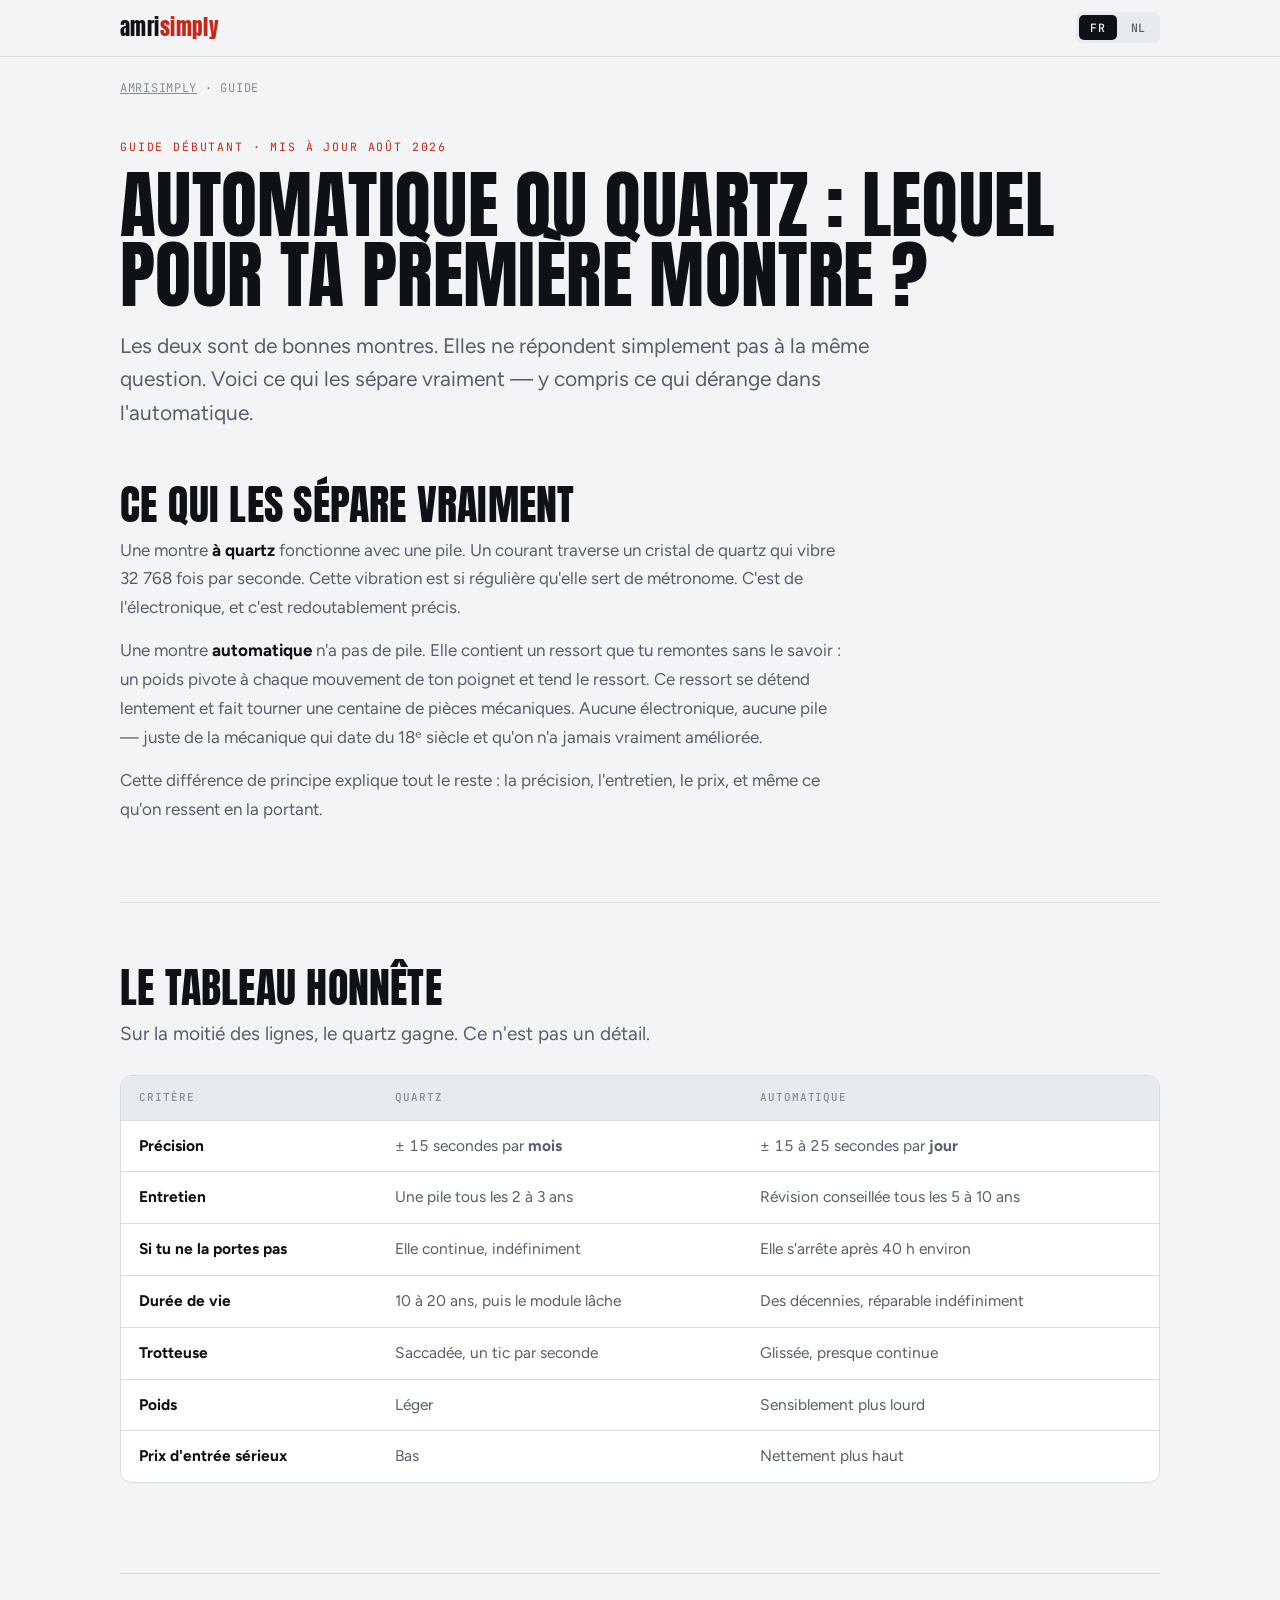
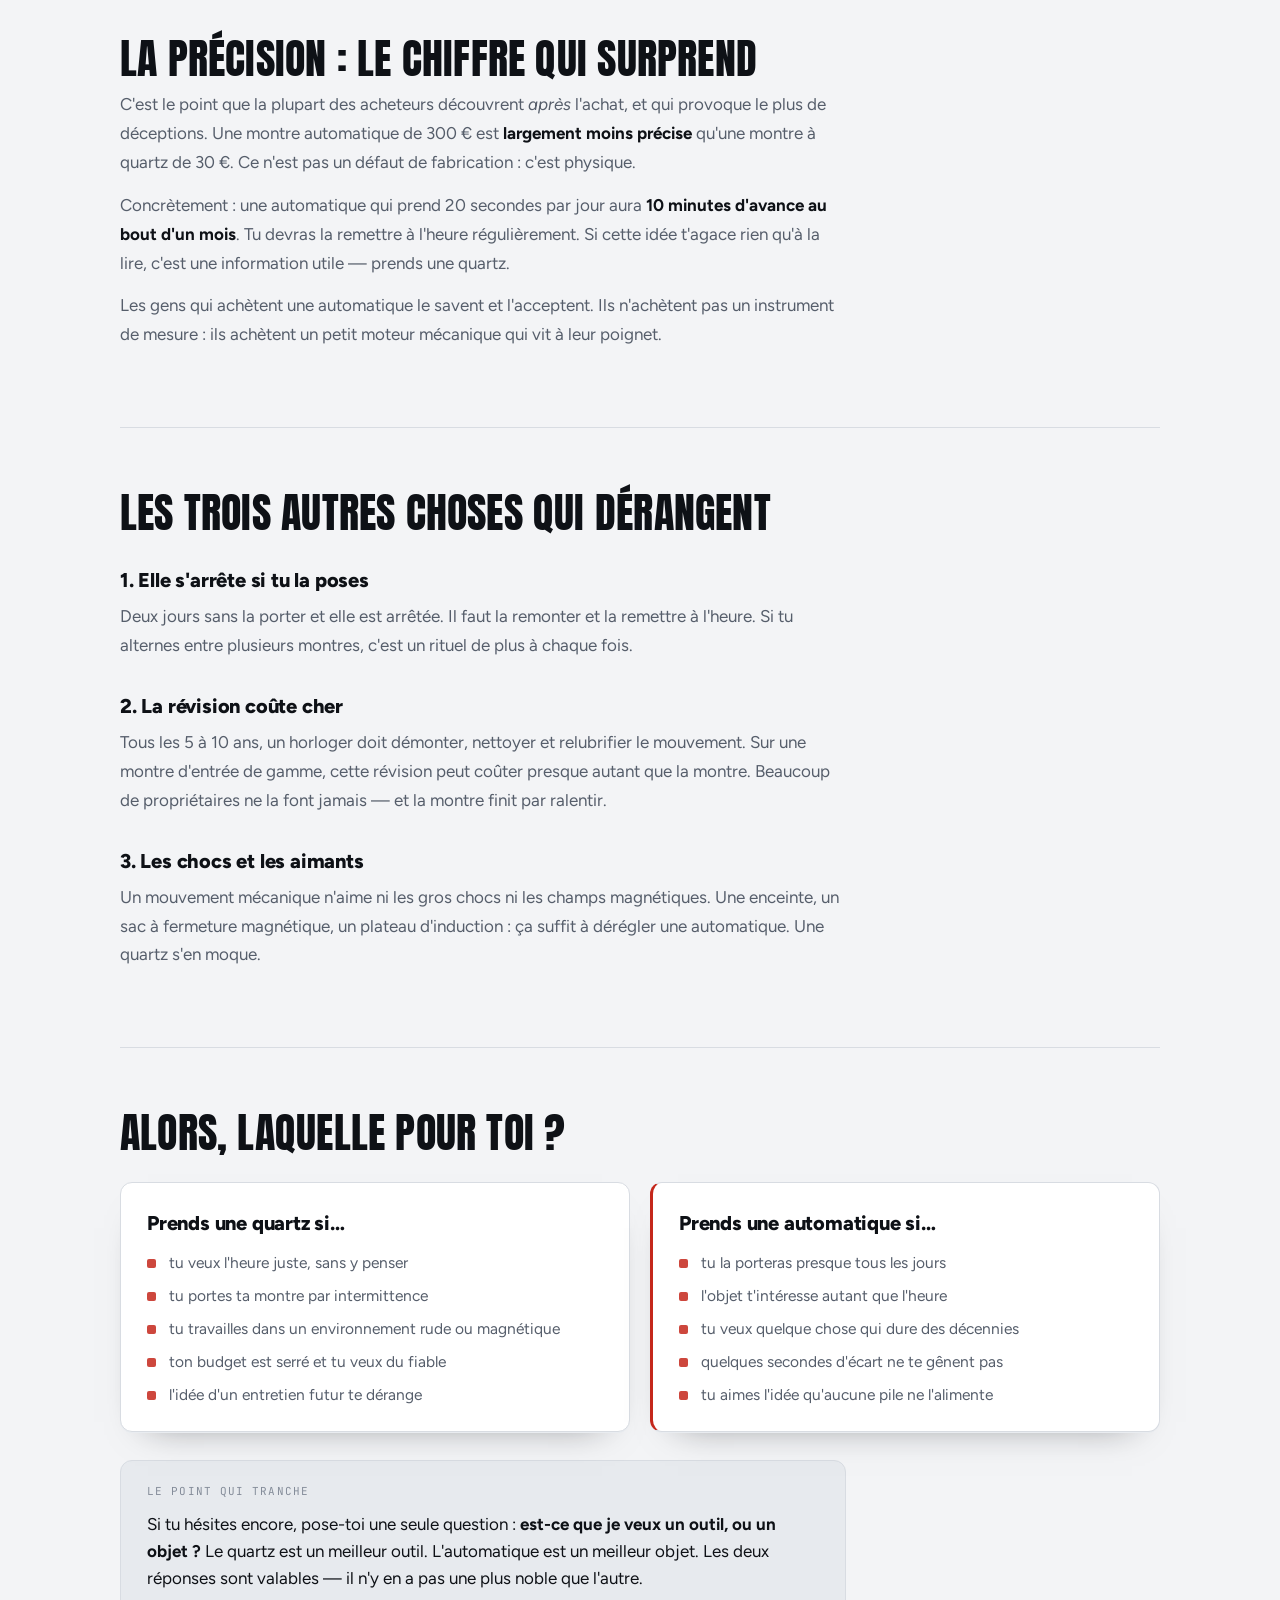
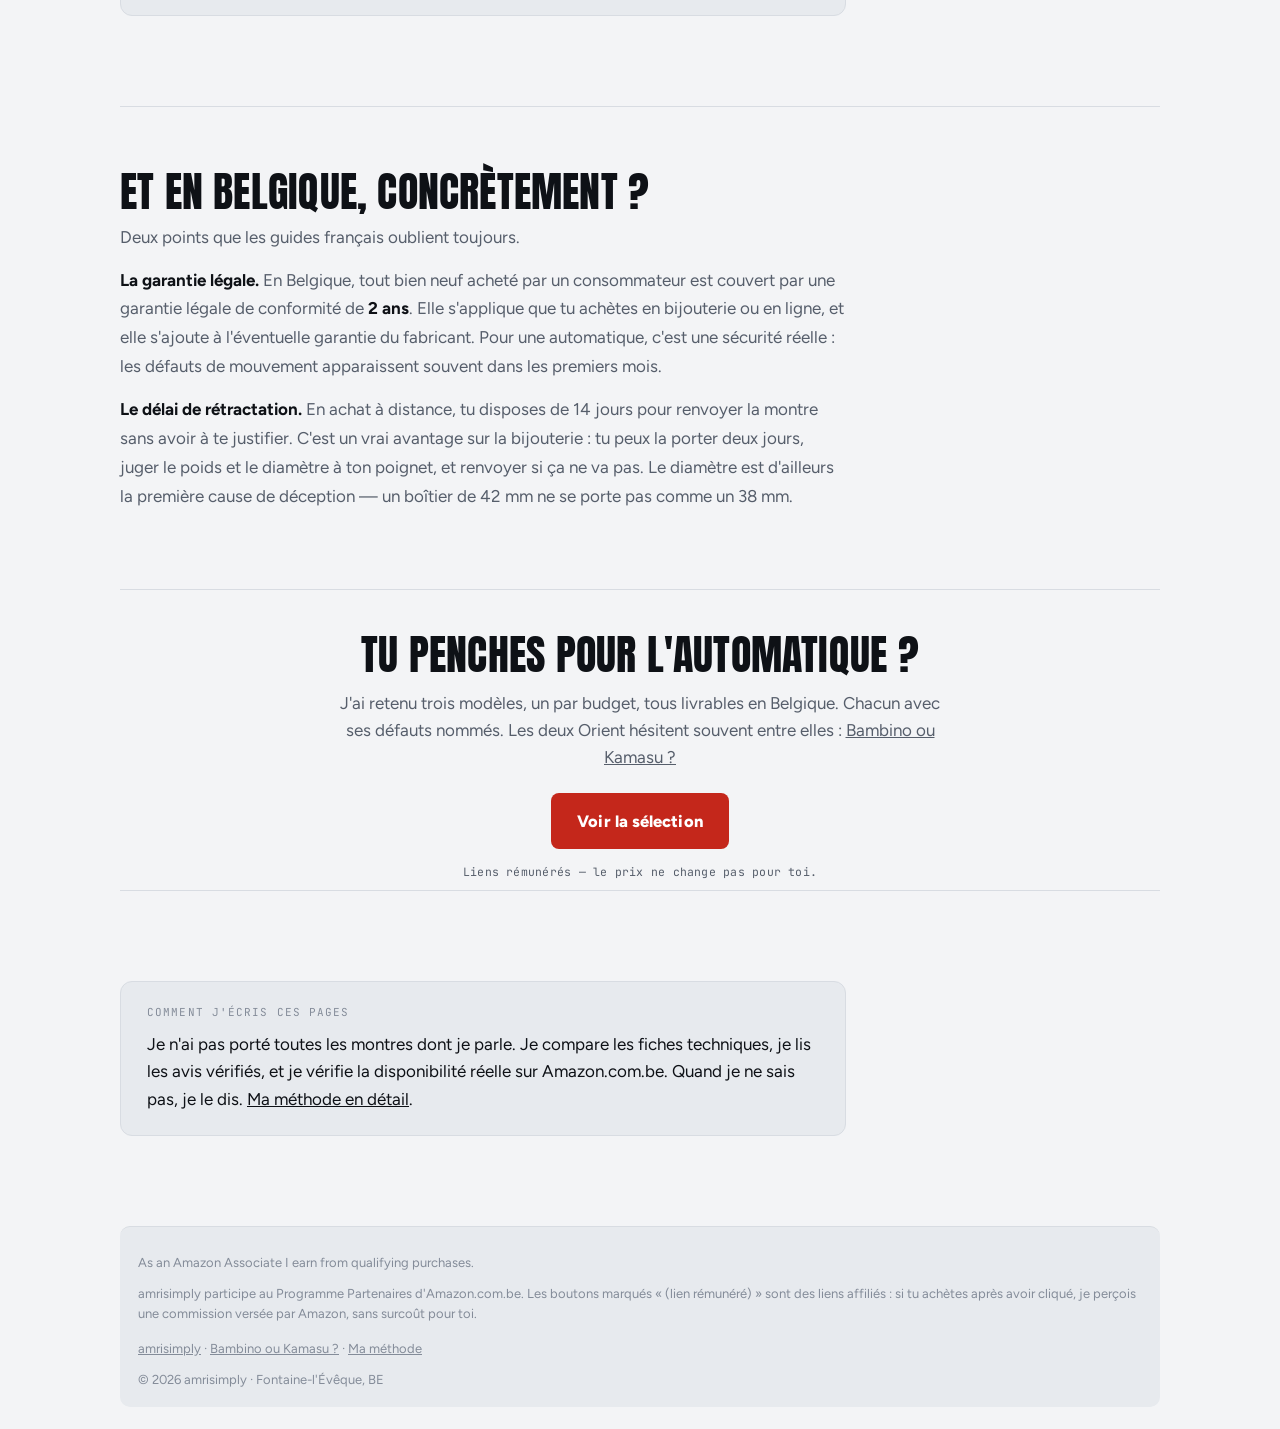
==== automatique-ou-quartz/index.html @ c77f3699 "Ajoute le comparatif Bambino / Kamasu et relie les pages entre elles La page cible l'intention d'ach" ====
<!doctype html>
<html lang="fr">
<head>
<meta charset="utf-8">
<meta name="viewport" content="width=device-width, initial-scale=1">
<title>Automatique ou quartz : lequel pour ta première montre ? — amrisimply</title>
<meta name="description" content="La vraie différence entre une montre automatique et une montre à quartz : précision, entretien, durée de vie, prix. Ce que personne ne dit avant que tu achètes. Guide belge.">
<meta name="author" content="Mahmoud Amri">
<link rel="canonical" href="https://amrisimply.com/automatique-ou-quartz/">
<meta name="theme-color" content="#0E1116">
<meta name="robots" content="index, follow, max-image-preview:large">

<link rel="alternate" hreflang="fr-BE" href="https://amrisimply.com/automatique-ou-quartz/">
<link rel="alternate" hreflang="nl-BE" href="https://amrisimply.com/automatique-ou-quartz/">
<link rel="alternate" hreflang="x-default" href="https://amrisimply.com/automatique-ou-quartz/">

<meta property="og:type" content="article">
<meta property="og:site_name" content="amrisimply">
<meta property="og:locale" content="fr_BE">
<meta property="og:locale:alternate" content="nl_BE">
<meta property="og:url" content="https://amrisimply.com/automatique-ou-quartz/">
<meta property="og:title" content="Automatique ou quartz : lequel pour ta première montre ?">
<meta property="og:description" content="La vraie différence entre automatique et quartz : précision, entretien, durée de vie, prix. Ce que personne ne dit avant que tu achètes.">
<meta name="twitter:card" content="summary_large_image">

<link rel="icon" href="data:image/svg+xml,%3Csvg xmlns='http://www.w3.org/2000/svg' viewBox='0 0 64 64'%3E%3Ccircle cx='32' cy='32' r='31' fill='%23232A35'/%3E%3Ccircle cx='32' cy='32' r='23' fill='%230B0E13'/%3E%3Crect x='30' y='11' width='4' height='8' rx='1' fill='%23CBD5E1'/%3E%3Crect x='45' y='30' width='8' height='4' rx='1' fill='%23CBD5E1'/%3E%3Crect x='30' y='45' width='4' height='8' rx='1' fill='%23CBD5E1'/%3E%3Crect x='11' y='30' width='8' height='4' rx='1' fill='%23CBD5E1'/%3E%3Cpath d='M32 32V19' stroke='%23CBD5E1' stroke-width='4' stroke-linecap='round'/%3E%3Cpath d='M32 32l9 6' stroke='%23CBD5E1' stroke-width='3' stroke-linecap='round'/%3E%3Ccircle cx='32' cy='32' r='3' fill='%23C4271B'/%3E%3C/svg%3E">

<link rel="preconnect" href="https://fonts.googleapis.com">
<link rel="preconnect" href="https://fonts.gstatic.com" crossorigin>
<link rel="stylesheet" href="https://fonts.googleapis.com/css2?family=Anton&family=Figtree:wght@400;500;600;800;900&family=JetBrains+Mono:wght@400;500&display=swap">
<link rel="stylesheet" href="/assets/site.css">
<style>
.artlead{font-size:clamp(18px,2.2vw,21px);color:var(--ink-2);max-width:64ch;margin:0 0 18px}
.prose{max-width:66ch}
.prose p{font-size:17px;line-height:1.7;color:var(--ink-2)}
.prose p strong{color:var(--ink);font-weight:700}
.prose h3{margin-top:30px}
.crumb{font-family:"JetBrains Mono",ui-monospace,monospace;font-size:12px;letter-spacing:.06em;text-transform:uppercase;color:var(--ink-3);padding:22px 0 0}
.crumb a{color:var(--ink-3)}
.tbl{overflow-x:auto;border:1px solid var(--rule);border-radius:12px;margin:26px 0;background:var(--surface)}
table.cmp{border-collapse:collapse;width:100%;min-width:560px;font-size:15.5px}
table.cmp th,table.cmp td{padding:13px 18px;text-align:left;border-bottom:1px solid var(--rule)}
table.cmp thead th{background:var(--surface-2);font-family:"JetBrains Mono",ui-monospace,monospace;font-size:11px;letter-spacing:.09em;text-transform:uppercase;color:var(--ink-3);font-weight:500;white-space:nowrap}
table.cmp tbody tr:last-child td{border-bottom:none}
table.cmp td:first-child{font-weight:700;color:var(--ink)}
table.cmp td{color:var(--ink-2)}
.tnum{font-variant-numeric:tabular-nums}
.split{display:grid;grid-template-columns:1fr 1fr;gap:20px;margin:28px 0}
@media(max-width:720px){.split{grid-template-columns:1fr}}
.box{background:var(--surface);border:1px solid var(--rule);border-radius:12px;padding:24px 26px;box-shadow:var(--shadow)}
.box.pick{border-left:3px solid var(--red)}
.box h3{margin-bottom:12px}
.box ul{list-style:none;margin:0;padding:0;font-size:15.5px}
.box ul li{padding-left:22px;position:relative;margin-bottom:9px;color:var(--ink-2);line-height:1.55}
.box ul li::before{content:"";position:absolute;left:0;top:8px;width:9px;height:9px;border-radius:2px;background:var(--red);opacity:.85}
.box ul li:last-child{margin-bottom:0}
.callout{background:var(--surface-2);border:1px solid var(--rule);border-radius:12px;padding:22px 26px;margin:26px 0;max-width:66ch}
.callout p:last-child{margin-bottom:0}
.callout .k{font-family:"JetBrains Mono",ui-monospace,monospace;font-size:11px;letter-spacing:.1em;text-transform:uppercase;color:var(--ink-3);display:block;margin-bottom:10px}
.endcta{text-align:center;padding:44px 0 8px}
.endcta h2{margin-bottom:14px}
.endcta p{max-width:56ch;margin-left:auto;margin-right:auto;color:var(--ink-2)}
</style>
</head>
<body>
<div id="page" data-lang="fr">

<div class="topbar">
  <div class="in">
    <div class="brand"><a href="/" style="color:inherit;text-decoration:none">amri<span>simply</span></a></div>
    <div class="langs" role="group" aria-label="Langue / Taal">
      <button type="button" data-lang="fr" aria-pressed="true">FR</button>
      <button type="button" data-lang="nl" aria-pressed="false">NL</button>
    </div>
  </div>
</div>

<div class="shell">

<p class="crumb"><a href="/">amrisimply</a> · <span class="lg-fr">Guide</span><span class="lg-nl">Gids</span></p>

<article>

<header style="padding:26px 0 10px">
  <p class="eyebrow"><span class="lg-fr">Guide débutant · mis à jour août 2026</span><span class="lg-nl">Beginnersgids · bijgewerkt augustus 2026</span></p>
  <h1>
    <span class="lg-fr">Automatique ou quartz : lequel pour ta première montre ?</span>
    <span class="lg-nl">Automatisch of quartz: welke voor je eerste horloge?</span>
  </h1>
  <p class="artlead">
    <span class="lg-fr">Les deux sont de bonnes montres. Elles ne répondent simplement pas à la même question. Voici ce qui les sépare vraiment — y compris ce qui dérange dans l'automatique.</span>
    <span class="lg-nl">Beide zijn goede horloges. Ze beantwoorden alleen niet dezelfde vraag. Dit is wat hen écht scheidt — inclusief wat stoort aan een automaat.</span>
  </p>
</header>

<section class="sec" style="border-top:none;padding-top:26px">
  <div class="prose">
    <h2><span class="lg-fr">Ce qui les sépare vraiment</span><span class="lg-nl">Wat hen écht scheidt</span></h2>
    <p>
      <span class="lg-fr">Une montre <strong>à quartz</strong> fonctionne avec une pile. Un courant traverse un cristal de quartz qui vibre 32 768 fois par seconde. Cette vibration est si régulière qu'elle sert de métronome. C'est de l'électronique, et c'est redoutablement précis.</span>
      <span class="lg-nl">Een <strong>quartzhorloge</strong> werkt op een batterij. Een stroom loopt door een quartzkristal dat 32.768 keer per seconde trilt. Die trilling is zo regelmatig dat ze als metronoom dient. Het is elektronica, en het is bijzonder nauwkeurig.</span>
    </p>
    <p>
      <span class="lg-fr">Une montre <strong>automatique</strong> n'a pas de pile. Elle contient un ressort que tu remontes sans le savoir : un poids pivote à chaque mouvement de ton poignet et tend le ressort. Ce ressort se détend lentement et fait tourner une centaine de pièces mécaniques. Aucune électronique, aucune pile — juste de la mécanique qui date du 18ᵉ siècle et qu'on n'a jamais vraiment améliorée.</span>
      <span class="lg-nl">Een <strong>automatisch horloge</strong> heeft geen batterij. Er zit een veer in die je opwindt zonder het te merken: een gewicht draait bij elke polsbeweging en spant de veer. Die veer ontspant traag en laat een honderdtal mechanische onderdelen draaien. Geen elektronica, geen batterij — enkel mechaniek uit de 18e eeuw die men nooit echt heeft verbeterd.</span>
    </p>
    <p>
      <span class="lg-fr">Cette différence de principe explique tout le reste : la précision, l'entretien, le prix, et même ce qu'on ressent en la portant.</span>
      <span class="lg-nl">Dat principiële verschil verklaart al de rest: de nauwkeurigheid, het onderhoud, de prijs, en zelfs wat je voelt als je hem draagt.</span>
    </p>
  </div>
</section>

<section class="sec">
  <h2><span class="lg-fr">Le tableau honnête</span><span class="lg-nl">De eerlijke tabel</span></h2>
  <p class="lead" style="max-width:60ch"><span class="lg-fr">Sur la moitié des lignes, le quartz gagne. Ce n'est pas un détail.</span><span class="lg-nl">Op de helft van de regels wint quartz. Dat is geen detail.</span></p>

  <div class="tbl">
    <table class="cmp">
      <thead>
        <tr>
          <th><span class="lg-fr">Critère</span><span class="lg-nl">Criterium</span></th>
          <th><span class="lg-fr">Quartz</span><span class="lg-nl">Quartz</span></th>
          <th><span class="lg-fr">Automatique</span><span class="lg-nl">Automatisch</span></th>
        </tr>
      </thead>
      <tbody>
        <tr>
          <td><span class="lg-fr">Précision</span><span class="lg-nl">Nauwkeurigheid</span></td>
          <td class="tnum"><span class="lg-fr">± 15 secondes par <strong>mois</strong></span><span class="lg-nl">± 15 seconden per <strong>maand</strong></span></td>
          <td class="tnum"><span class="lg-fr">± 15 à 25 secondes par <strong>jour</strong></span><span class="lg-nl">± 15 tot 25 seconden per <strong>dag</strong></span></td>
        </tr>
        <tr>
          <td><span class="lg-fr">Entretien</span><span class="lg-nl">Onderhoud</span></td>
          <td><span class="lg-fr">Une pile tous les 2 à 3 ans</span><span class="lg-nl">Een batterij om de 2 à 3 jaar</span></td>
          <td><span class="lg-fr">Révision conseillée tous les 5 à 10 ans</span><span class="lg-nl">Revisie aanbevolen om de 5 à 10 jaar</span></td>
        </tr>
        <tr>
          <td><span class="lg-fr">Si tu ne la portes pas</span><span class="lg-nl">Als je hem niet draagt</span></td>
          <td><span class="lg-fr">Elle continue, indéfiniment</span><span class="lg-nl">Hij loopt door, onbeperkt</span></td>
          <td><span class="lg-fr">Elle s'arrête après 40 h environ</span><span class="lg-nl">Hij stopt na ongeveer 40 u</span></td>
        </tr>
        <tr>
          <td><span class="lg-fr">Durée de vie</span><span class="lg-nl">Levensduur</span></td>
          <td><span class="lg-fr">10 à 20 ans, puis le module lâche</span><span class="lg-nl">10 tot 20 jaar, daarna begeeft de module</span></td>
          <td><span class="lg-fr">Des décennies, réparable indéfiniment</span><span class="lg-nl">Decennia, onbeperkt herstelbaar</span></td>
        </tr>
        <tr>
          <td><span class="lg-fr">Trotteuse</span><span class="lg-nl">Secondewijzer</span></td>
          <td><span class="lg-fr">Saccadée, un tic par seconde</span><span class="lg-nl">Schokkerig, één tik per seconde</span></td>
          <td><span class="lg-fr">Glissée, presque continue</span><span class="lg-nl">Vloeiend, bijna continu</span></td>
        </tr>
        <tr>
          <td><span class="lg-fr">Poids</span><span class="lg-nl">Gewicht</span></td>
          <td><span class="lg-fr">Léger</span><span class="lg-nl">Licht</span></td>
          <td><span class="lg-fr">Sensiblement plus lourd</span><span class="lg-nl">Merkbaar zwaarder</span></td>
        </tr>
        <tr>
          <td><span class="lg-fr">Prix d'entrée sérieux</span><span class="lg-nl">Serieuze instapprijs</span></td>
          <td><span class="lg-fr">Bas</span><span class="lg-nl">Laag</span></td>
          <td><span class="lg-fr">Nettement plus haut</span><span class="lg-nl">Duidelijk hoger</span></td>
        </tr>
      </tbody>
    </table>
  </div>
</section>

<section class="sec">
  <div class="prose">
    <h2><span class="lg-fr">La précision : le chiffre qui surprend</span><span class="lg-nl">Nauwkeurigheid: het cijfer dat verrast</span></h2>
    <p>
      <span class="lg-fr">C'est le point que la plupart des acheteurs découvrent <em>après</em> l'achat, et qui provoque le plus de déceptions. Une montre automatique de 300 € est <strong>largement moins précise</strong> qu'une montre à quartz de 30 €. Ce n'est pas un défaut de fabrication : c'est physique.</span>
      <span class="lg-nl">Dit is het punt dat de meeste kopers <em>na</em> de aankoop ontdekken, en dat de meeste ontgoocheling veroorzaakt. Een automatisch horloge van 300 € is <strong>veel minder nauwkeurig</strong> dan een quartzhorloge van 30 €. Dat is geen fabricagefout: het is fysica.</span>
    </p>
    <p>
      <span class="lg-fr">Concrètement : une automatique qui prend 20 secondes par jour aura <strong>10 minutes d'avance au bout d'un mois</strong>. Tu devras la remettre à l'heure régulièrement. Si cette idée t'agace rien qu'à la lire, c'est une information utile — prends une quartz.</span>
      <span class="lg-nl">Concreet: een automaat die 20 seconden per dag voorloopt, staat <strong>na een maand 10 minuten voor</strong>. Je zult hem regelmatig moeten bijstellen. Als dat idee je nu al irriteert, is dat nuttige informatie — neem een quartz.</span>
    </p>
    <p>
      <span class="lg-fr">Les gens qui achètent une automatique le savent et l'acceptent. Ils n'achètent pas un instrument de mesure : ils achètent un petit moteur mécanique qui vit à leur poignet.</span>
      <span class="lg-nl">Wie een automaat koopt, weet dat en aanvaardt het. Ze kopen geen meetinstrument: ze kopen een klein mechanisch motortje dat aan hun pols leeft.</span>
    </p>
  </div>
</section>

<section class="sec">
  <div class="prose">
    <h2><span class="lg-fr">Les trois autres choses qui dérangent</span><span class="lg-nl">De drie andere dingen die storen</span></h2>
    <h3><span class="lg-fr">1. Elle s'arrête si tu la poses</span><span class="lg-nl">1. Hij stopt als je hem neerlegt</span></h3>
    <p>
      <span class="lg-fr">Deux jours sans la porter et elle est arrêtée. Il faut la remonter et la remettre à l'heure. Si tu alternes entre plusieurs montres, c'est un rituel de plus à chaque fois.</span>
      <span class="lg-nl">Twee dagen niet dragen en hij staat stil. Je moet hem opwinden en opnieuw instellen. Wissel je tussen meerdere horloges, dan is dat elke keer een extra ritueel.</span>
    </p>
    <h3><span class="lg-fr">2. La révision coûte cher</span><span class="lg-nl">2. De revisie is duur</span></h3>
    <p>
      <span class="lg-fr">Tous les 5 à 10 ans, un horloger doit démonter, nettoyer et relubrifier le mouvement. Sur une montre d'entrée de gamme, cette révision peut coûter presque autant que la montre. Beaucoup de propriétaires ne la font jamais — et la montre finit par ralentir.</span>
      <span class="lg-nl">Om de 5 à 10 jaar moet een horlogemaker het uurwerk demonteren, reinigen en opnieuw smeren. Bij een instapmodel kan die revisie bijna evenveel kosten als het horloge zelf. Veel eigenaars doen het nooit — en het horloge gaat uiteindelijk trager lopen.</span>
    </p>
    <h3><span class="lg-fr">3. Les chocs et les aimants</span><span class="lg-nl">3. Schokken en magneten</span></h3>
    <p>
      <span class="lg-fr">Un mouvement mécanique n'aime ni les gros chocs ni les champs magnétiques. Une enceinte, un sac à fermeture magnétique, un plateau d'induction : ça suffit à dérégler une automatique. Une quartz s'en moque.</span>
      <span class="lg-nl">Een mechanisch uurwerk houdt niet van zware schokken of magnetische velden. Een luidspreker, een tas met magneetsluiting, een inductieplaat: het volstaat om een automaat te ontregelen. Een quartz trekt zich daar niets van aan.</span>
    </p>
  </div>
</section>

<section class="sec">
  <h2><span class="lg-fr">Alors, laquelle pour toi ?</span><span class="lg-nl">Welke dan voor jou?</span></h2>

  <div class="split">
    <div class="box">
      <h3><span class="lg-fr">Prends une quartz si…</span><span class="lg-nl">Neem quartz als…</span></h3>
      <ul>
        <li><span class="lg-fr">tu veux l'heure juste, sans y penser</span><span class="lg-nl">je de juiste tijd wil, zonder erover na te denken</span></li>
        <li><span class="lg-fr">tu portes ta montre par intermittence</span><span class="lg-nl">je je horloge met tussenpozen draagt</span></li>
        <li><span class="lg-fr">tu travailles dans un environnement rude ou magnétique</span><span class="lg-nl">je in een ruwe of magnetische omgeving werkt</span></li>
        <li><span class="lg-fr">ton budget est serré et tu veux du fiable</span><span class="lg-nl">je budget krap is en je betrouwbaar wil</span></li>
        <li><span class="lg-fr">l'idée d'un entretien futur te dérange</span><span class="lg-nl">het idee van toekomstig onderhoud je stoort</span></li>
      </ul>
    </div>
    <div class="box pick">
      <h3><span class="lg-fr">Prends une automatique si…</span><span class="lg-nl">Neem automatisch als…</span></h3>
      <ul>
        <li><span class="lg-fr">tu la porteras presque tous les jours</span><span class="lg-nl">je hem bijna elke dag zult dragen</span></li>
        <li><span class="lg-fr">l'objet t'intéresse autant que l'heure</span><span class="lg-nl">het object je evenzeer boeit als de tijd</span></li>
        <li><span class="lg-fr">tu veux quelque chose qui dure des décennies</span><span class="lg-nl">je iets wil dat decennia meegaat</span></li>
        <li><span class="lg-fr">quelques secondes d'écart ne te gênent pas</span><span class="lg-nl">enkele seconden afwijking je niet storen</span></li>
        <li><span class="lg-fr">tu aimes l'idée qu'aucune pile ne l'alimente</span><span class="lg-nl">je het idee mooi vindt dat geen batterij hem voedt</span></li>
      </ul>
    </div>
  </div>

  <div class="callout">
    <span class="k"><span class="lg-fr">Le point qui tranche</span><span class="lg-nl">Het beslissende punt</span></span>
    <p>
      <span class="lg-fr">Si tu hésites encore, pose-toi une seule question : <strong>est-ce que je veux un outil, ou un objet ?</strong> Le quartz est un meilleur outil. L'automatique est un meilleur objet. Les deux réponses sont valables — il n'y en a pas une plus noble que l'autre.</span>
      <span class="lg-nl">Twijfel je nog, stel jezelf dan één vraag: <strong>wil ik een gereedschap of een object?</strong> Quartz is een beter gereedschap. Automatisch is een beter object. Beide antwoorden zijn geldig — het ene is niet nobeler dan het andere.</span>
    </p>
  </div>
</section>

<section class="sec">
  <div class="prose">
    <h2><span class="lg-fr">Et en Belgique, concrètement ?</span><span class="lg-nl">En in België, concreet?</span></h2>
    <p>
      <span class="lg-fr">Deux points que les guides français oublient toujours.</span>
      <span class="lg-nl">Twee punten die Franse gidsen altijd vergeten.</span>
    </p>
    <p>
      <span class="lg-fr"><strong>La garantie légale.</strong> En Belgique, tout bien neuf acheté par un consommateur est couvert par une garantie légale de conformité de <strong>2 ans</strong>. Elle s'applique que tu achètes en bijouterie ou en ligne, et elle s'ajoute à l'éventuelle garantie du fabricant. Pour une automatique, c'est une sécurité réelle : les défauts de mouvement apparaissent souvent dans les premiers mois.</span>
      <span class="lg-nl"><strong>De wettelijke garantie.</strong> In België is elk nieuw goed dat een consument koopt gedekt door een wettelijke conformiteitsgarantie van <strong>2 jaar</strong>. Ze geldt of je nu bij een juwelier of online koopt, en komt bovenop een eventuele fabrieksgarantie. Voor een automaat is dat echte zekerheid: uurwerkdefecten duiken vaak in de eerste maanden op.</span>
    </p>
    <p>
      <span class="lg-fr"><strong>Le délai de rétractation.</strong> En achat à distance, tu disposes de 14 jours pour renvoyer la montre sans avoir à te justifier. C'est un vrai avantage sur la bijouterie : tu peux la porter deux jours, juger le poids et le diamètre à ton poignet, et renvoyer si ça ne va pas. Le diamètre est d'ailleurs la première cause de déception — un boîtier de 42 mm ne se porte pas comme un 38 mm.</span>
      <span class="lg-nl"><strong>Het herroepingsrecht.</strong> Bij een aankoop op afstand heb je 14 dagen om het horloge terug te sturen zonder reden. Dat is een echt voordeel tegenover de juwelier: je kunt hem twee dagen dragen, het gewicht en de diameter aan je pols beoordelen, en terugsturen als het niet past. De diameter is trouwens de eerste oorzaak van ontgoocheling — een kast van 42 mm draagt niet als een van 38 mm.</span>
    </p>
  </div>
</section>

<section class="sec endcta">
  <h2><span class="lg-fr">Tu penches pour l'automatique ?</span><span class="lg-nl">Neig je naar automatisch?</span></h2>
  <p>
    <span class="lg-fr">J'ai retenu trois modèles, un par budget, tous livrables en Belgique. Chacun avec ses défauts nommés. Les deux Orient hésitent souvent entre elles : <a href="/bambino-ou-kamasu/">Bambino ou Kamasu ?</a></span>
    <span class="lg-nl">Ik hield drie modellen over, één per budget, allemaal leverbaar in België. Elk met hun gebreken benoemd. Tussen de twee Orients twijfelt men vaak: <a href="/bambino-ou-kamasu/">Bambino of Kamasu?</a></span>
  </p>
  <p style="margin-top:22px">
    <a class="btn" href="/#selection"><span class="lg-fr">Voir la sélection</span><span class="lg-nl">Bekijk de selectie</span></a>
  </p>
  <p class="afflabel" style="margin-top:12px">
    <span class="lg-fr">Liens rémunérés — le prix ne change pas pour toi.</span>
    <span class="lg-nl">Betaalde links — de prijs verandert niet voor jou.</span>
  </p>
</section>

<section class="sec">
  <div class="callout">
    <span class="k"><span class="lg-fr">Comment j'écris ces pages</span><span class="lg-nl">Hoe ik deze pagina's schrijf</span></span>
    <p>
      <span class="lg-fr">Je n'ai pas porté toutes les montres dont je parle. Je compare les fiches techniques, je lis les avis vérifiés, et je vérifie la disponibilité réelle sur Amazon.com.be. Quand je ne sais pas, je le dis. <a href="/methode/">Ma méthode en détail</a>.</span>
      <span class="lg-nl">Ik heb niet alle horloges gedragen waarover ik schrijf. Ik vergelijk technische fiches, lees geverifieerde reviews en controleer de echte beschikbaarheid op Amazon.com.be. Wat ik niet weet, zeg ik. <a href="/methode/">Mijn methode in detail</a>.</span>
    </p>
  </div>
</section>

</article>

<footer class="legal">
  <p class="fine">As an Amazon Associate I earn from qualifying purchases.</p>
  <p class="fine">
    <span class="lg-fr">amrisimply participe au Programme Partenaires d'Amazon.com.be. Les boutons marqués « (lien rémunéré) » sont des liens affiliés : si tu achètes après avoir cliqué, je perçois une commission versée par Amazon, sans surcoût pour toi.</span>
    <span class="lg-nl">amrisimply neemt deel aan het Amazon.com.be Partnerprogramma. De knoppen met « (betaalde link) » zijn affiliatielinks: koop je na een klik, dan ontvang ik een commissie van Amazon, zonder meerkost voor jou.</span>
  </p>
  <p class="fine" style="margin-top:14px">
    <a href="/">amrisimply</a> · <a href="/bambino-ou-kamasu/"><span class="lg-fr">Bambino ou Kamasu ?</span><span class="lg-nl">Bambino of Kamasu?</span></a> ·
    <a href="/methode/"><span class="lg-fr">Ma méthode</span><span class="lg-nl">Mijn methode</span></a>
  </p>
  <p class="fine">© 2026 amrisimply · Fontaine-l'Évêque, BE</p>
</footer>

</div>
</div>

<script>
(function(){
  var page = document.getElementById('page');
  var btns = document.querySelectorAll('.langs button');
  function set(lang){
    page.setAttribute('data-lang', lang);
    document.documentElement.setAttribute('lang', lang);
    btns.forEach(function(b){ b.setAttribute('aria-pressed', String(b.dataset.lang === lang)); });
    try{ localStorage.setItem('amrisimply-lang', lang); }catch(e){}
  }
  btns.forEach(function(b){ b.addEventListener('click', function(){ set(b.dataset.lang); }); });
  var saved = null;
  try{ saved = localStorage.getItem('amrisimply-lang'); }catch(e){}
  if(saved === 'nl' || saved === 'fr'){ set(saved); }
  else if((navigator.language||'').toLowerCase().indexOf('nl') === 0){ set('nl'); }
})();
</script>

<script type="application/ld+json">
{
  "@context":"https://schema.org",
  "@type":"Article",
  "headline":"Automatique ou quartz : lequel pour ta première montre ?",
  "description":"La vraie différence entre une montre automatique et une montre à quartz : précision, entretien, durée de vie, prix.",
  "inLanguage":"fr-BE",
  "datePublished":"2026-08-24",
  "dateModified":"2026-08-24",
  "author":{"@type":"Person","name":"Mahmoud Amri"},
  "publisher":{"@type":"Organization","name":"amrisimply"},
  "mainEntityOfPage":{"@type":"WebPage","@id":"https://amrisimply.com/automatique-ou-quartz/"}
}
</script>

</body>
</html>
---- assets/site.css ----
:root{
  --paper:#F3F4F6; --surface:#FFFFFF; --surface-2:#E7EAEE;
  --ink:#0E1116; --ink-2:#565E6B; --ink-3:#848C99;
  --rule:#D8DCE2; --rule-soft:#E9ECF0;
  --red:#C4271B; --red-2:#A81F15; --red-soft:#FBE8E6; --on-red:#FFFFFF;
  --gold:#8A6A16; --ok:#1A6647;
  --dial:#141922; --dial-2:#0B0E13; --bezel:#232A35; --lume:#CBD5E1;
  --shadow:0 1px 0 var(--rule-soft), 0 18px 36px -28px rgba(14,17,22,.55);
}
@media (prefers-color-scheme: dark){
  :root:not([data-theme="light"]){
    --paper:#0D0F13; --surface:#161A20; --surface-2:#1E232B;
    --ink:#EDEFF3; --ink-2:#98A0AD; --ink-3:#6B7280;
    --rule:#282E37; --rule-soft:#1E232B;
    --red:#FF6152; --red-2:#FF7A6D; --red-soft:#331411; --on-red:#1B0704;
    --gold:#D8A93A; --ok:#4FC08C;
    --dial:#10151D; --dial-2:#070A0E; --bezel:#1C232D; --lume:#C7D2E0;
    --shadow:0 1px 0 var(--rule-soft), 0 20px 40px -30px rgba(0,0,0,.95);
  }
}
:root[data-theme="dark"]{
  --paper:#0D0F13; --surface:#161A20; --surface-2:#1E232B;
  --ink:#EDEFF3; --ink-2:#98A0AD; --ink-3:#6B7280;
  --rule:#282E37; --rule-soft:#1E232B;
  --red:#FF6152; --red-2:#FF7A6D; --red-soft:#331411; --on-red:#1B0704;
  --gold:#D8A93A; --ok:#4FC08C;
  --dial:#10151D; --dial-2:#070A0E; --bezel:#1C232D; --lume:#C7D2E0;
  --shadow:0 1px 0 var(--rule-soft), 0 20px 40px -30px rgba(0,0,0,.95);
}

*{box-sizing:border-box}
body{
  margin:0;background:var(--paper);color:var(--ink);
  font-family:Figtree,"Helvetica Neue",Arial,sans-serif;font-size:17px;line-height:1.6;
  -webkit-font-smoothing:antialiased;
}
#page[data-lang="fr"] .lg-nl{display:none}
#page[data-lang="nl"] .lg-fr{display:none}

.shell{max-width:1080px;margin:0 auto;padding:0 20px}
.sec{padding:64px 0;border-top:1px solid var(--rule);scroll-margin-top:64px}
.sec:first-of-type{border-top:none}

h1,h2,.big{font-family:Anton,Impact,"Arial Narrow Bold",sans-serif;font-weight:400;letter-spacing:.005em;text-transform:uppercase}
h1{font-size:clamp(38px,7.4vw,74px);line-height:.95;margin:0 0 18px;text-wrap:balance}
h2{font-size:clamp(28px,4.6vw,42px);line-height:1;margin:0 0 10px}
h3{font-family:Figtree,sans-serif;font-weight:800;font-size:20px;margin:0 0 6px;letter-spacing:-.01em}
p{margin:0 0 14px}
a{color:inherit}
.lead{font-size:19px;color:var(--ink-2);max-width:56ch}
.eyebrow{
  font-family:"JetBrains Mono",ui-monospace,monospace;font-size:11.5px;letter-spacing:.16em;
  text-transform:uppercase;color:var(--red);margin:0 0 14px;
}
.muted{color:var(--ink-2)}
.fine{font-size:13px;color:var(--ink-3);margin:10px 0 0}

/* topbar */
.topbar{
  position:sticky;top:0;z-index:20;background:var(--paper);
  border-bottom:1px solid var(--rule);
}
.topbar .in{max-width:1080px;margin:0 auto;padding:11px 20px;display:flex;align-items:center;gap:16px}
.brand{font-family:Anton,sans-serif;font-size:21px;letter-spacing:.02em;text-transform:lowercase;margin-right:auto}
.brand span{color:var(--red)}
.langs{display:flex;gap:3px;background:var(--surface-2);padding:3px;border-radius:7px}
.langs button{
  font-family:"JetBrains Mono",ui-monospace,monospace;font-size:11.5px;letter-spacing:.06em;
  border:none;background:transparent;color:var(--ink-2);cursor:pointer;padding:5px 11px;border-radius:5px;font-weight:500;
}
.langs button[aria-pressed="true"]{background:var(--ink);color:var(--paper)}
.langs button:focus-visible,.btn:focus-visible,summary:focus-visible{outline:2px solid var(--red);outline-offset:3px}

/* buttons */
.btn{
  display:inline-flex;align-items:center;justify-content:center;gap:9px;
  background:var(--red);color:var(--on-red);border:none;border-radius:8px;
  font-family:Figtree,sans-serif;font-weight:800;font-size:16.5px;
  padding:0 26px;height:56px;text-decoration:none;cursor:pointer;letter-spacing:.005em;
}
.btn:hover{background:var(--red-2)}
.btn.wide{width:100%}
.btn.ghost{background:transparent;color:var(--ink);border:2px solid var(--ink);height:52px}
.btn.ghost:hover{background:var(--ink);color:var(--paper)}

/* hero */
.hero{padding:52px 0 60px;display:grid;grid-template-columns:1.15fr .85fr;gap:44px;align-items:center}
.hero .disc{
  font-size:13px;color:var(--ink-3);margin:12px 0 0;display:flex;align-items:center;gap:7px;
}
.hero .disc::before{content:"";width:6px;height:6px;border-radius:50%;background:var(--ink-3);flex:0 0 auto}
.dialwrap{display:flex;justify-content:center}
.dialwrap svg{width:100%;max-width:330px;height:auto;filter:drop-shadow(0 24px 40px rgba(0,0,0,.28))}
.trust{display:flex;flex-wrap:wrap;gap:8px 22px;margin-top:26px;font-size:14px;color:var(--ink-2)}
.trust b{color:var(--ink);font-weight:800}

/* problem */
.grid3{display:grid;grid-template-columns:repeat(auto-fit,minmax(230px,1fr));gap:20px}
.prob{background:var(--surface);border:1px solid var(--rule);border-radius:10px;padding:22px}
.prob .n{font-family:Anton,sans-serif;font-size:34px;color:var(--red);line-height:1;margin-bottom:10px}
.prob p{margin:0;font-size:15.5px;color:var(--ink-2)}

/* cards */
.cards{display:grid;grid-template-columns:repeat(auto-fit,minmax(280px,1fr));gap:22px;align-items:stretch}
.card{
  background:var(--surface);border:1px solid var(--rule);border-radius:12px;
  display:flex;flex-direction:column;overflow:hidden;box-shadow:var(--shadow);
}
.card.best{border:2px solid var(--red)}
.card .shot{
  position:relative;background:var(--surface-2);aspect-ratio:4/3;
  display:flex;align-items:center;justify-content:center;border-bottom:1px solid var(--rule);
}
.card .shot svg{width:62%;height:auto;opacity:.92}
.badge{
  position:absolute;top:12px;left:12px;background:var(--red);color:var(--on-red);
  font-family:"JetBrains Mono",ui-monospace,monospace;font-size:10.5px;letter-spacing:.08em;
  text-transform:uppercase;padding:5px 9px;border-radius:5px;font-weight:500;
  max-width:calc(100% - 24px);
}
.card .body{padding:20px;display:flex;flex-direction:column;flex:1;gap:0}
.card .brandname{font-family:"JetBrains Mono",ui-monospace,monospace;font-size:11.5px;letter-spacing:.1em;text-transform:uppercase;color:var(--ink-3);margin-bottom:5px}
.card h3{margin-bottom:8px;line-height:1.2}
.card .why{font-size:15px;color:var(--ink-2);margin:0 0 14px}
.card ul{list-style:none;margin:0 0 16px;padding:0;font-size:14.5px}
.card ul li{padding-left:20px;position:relative;margin-bottom:6px;color:var(--ink-2)}
.card ul li::before{content:"";position:absolute;left:0;top:9px;width:9px;height:9px;border-radius:2px;background:var(--red);opacity:.85}
.rating{display:flex;align-items:center;gap:8px;font-size:14px;color:var(--ink-2);margin-bottom:14px}
.stars{color:var(--gold);letter-spacing:1px;font-size:15px}
.price{
  font-family:"JetBrains Mono",ui-monospace,monospace;font-weight:500;font-size:28px;
  font-variant-numeric:tabular-nums;margin:auto 0 4px;line-height:1.1;
}
.pricenote{font-size:12.5px;color:var(--ink-3);margin:0 0 14px}
.afflabel{font-size:11.5px;color:var(--ink-3);margin:9px 0 0;text-align:center;font-family:"JetBrains Mono",ui-monospace,monospace;letter-spacing:.02em}
.tier{display:flex;align-items:baseline;gap:11px;margin:auto 0 4px;flex-wrap:wrap}
.tierdots{font-family:"JetBrains Mono",ui-monospace,monospace;font-size:27px;font-weight:500;letter-spacing:3px;line-height:1.1}
.tierdots b{color:var(--red);font-weight:500}
.tierdots i{color:var(--rule);font-style:normal}
.tierlabel{font-size:14px;color:var(--ink-2);font-weight:600}

/* modals */
.ovl{position:fixed;inset:0;background:rgba(6,8,12,.74);z-index:60;display:none;padding:16px;overflow-y:auto}
.ovl[data-open="1"]{display:block}
.modal{background:var(--surface);color:var(--ink);max-width:760px;margin:28px auto;border-radius:12px;padding:28px 30px 34px;border:1px solid var(--rule)}
.modal h3{font-family:Anton,Impact,sans-serif;font-weight:400;font-size:clamp(24px,4.5vw,30px);text-transform:uppercase;margin:0 0 14px;letter-spacing:.005em}
.modal h4{font-family:Figtree,sans-serif;font-weight:800;font-size:16px;margin:22px 0 6px;color:var(--ink)}
.modal p,.modal li{font-size:15.5px;color:var(--ink-2)}
.modal dl{margin:0 0 8px;font-size:15.5px}
.modal dt{font-weight:800;color:var(--ink);margin-top:11px}
.modal dd{margin:0;color:var(--ink-2)}
.modal a{color:var(--red)}
.mclose{float:right;margin:-6px -6px 0 12px;border:none;background:var(--surface-2);color:var(--ink);width:38px;height:38px;border-radius:50%;cursor:pointer;font-size:19px;line-height:1;font-family:Figtree,sans-serif}
.mclose:hover{background:var(--red);color:var(--on-red)}
.mclose:focus-visible{outline:2px solid var(--red);outline-offset:3px}

/* table */
.scroller{overflow-x:auto;border:1px solid var(--rule);border-radius:10px;background:var(--surface)}
table{border-collapse:collapse;width:100%;min-width:620px;font-size:15px}
th,td{text-align:left;padding:13px 16px;border-bottom:1px solid var(--rule-soft)}
thead th{
  font-family:"JetBrains Mono",ui-monospace,monospace;font-size:10.5px;letter-spacing:.1em;
  text-transform:uppercase;color:var(--ink-3);font-weight:500;background:var(--surface-2);
  border-bottom:1px solid var(--rule);
}
tbody tr:last-child td{border-bottom:none}
td.n{font-family:"JetBrains Mono",ui-monospace,monospace;font-variant-numeric:tabular-nums;white-space:nowrap}
.yes{color:var(--ok);font-weight:800}
.no{color:var(--ink-3)}

/* method */
.method{display:grid;grid-template-columns:repeat(auto-fit,minmax(215px,1fr));gap:22px}
.mi{display:flex;gap:14px;align-items:flex-start}
.mi svg{width:30px;height:30px;flex:0 0 auto;margin-top:3px;stroke:var(--red);fill:none;stroke-width:1.8;stroke-linecap:round;stroke-linejoin:round}
.mi h3{font-size:16.5px;margin-bottom:3px}
.mi p{font-size:14.5px;color:var(--ink-2);margin:0}

/* email band */
.band{background:var(--ink);color:var(--paper);border-radius:14px;padding:38px 34px;margin:0}
.band h2{color:var(--paper);margin-bottom:8px}
.band p{color:var(--paper);opacity:.72;max-width:52ch;font-size:16px}
.form{display:flex;gap:10px;flex-wrap:wrap;margin-top:20px;max-width:520px}
.form input{
  flex:1 1 220px;height:56px;border-radius:8px;border:none;padding:0 16px;
  font-family:Figtree,sans-serif;font-size:16px;background:var(--surface);color:var(--ink);
}
.form input::placeholder{color:var(--ink-3)}

/* faq */
details{background:var(--surface);border:1px solid var(--rule);border-radius:10px;margin-bottom:10px;overflow:hidden}
summary{
  cursor:pointer;padding:16px 20px;font-weight:800;font-size:16.5px;list-style:none;
  display:flex;align-items:center;gap:12px;
}
summary::-webkit-details-marker{display:none}
summary::after{content:"+";margin-left:auto;font-family:"JetBrains Mono",monospace;color:var(--red);font-size:20px;line-height:1}
details[open] summary::after{content:"–"}
details .ans{padding:0 20px 18px;color:var(--ink-2);font-size:15.5px}
details .ans p:last-child{margin-bottom:0}

/* footer */
footer{border-top:1px solid var(--rule);padding:38px 0 60px;font-size:14.5px;color:var(--ink-2)}
.legal{
  background:var(--surface-2);border-radius:10px;padding:16px 18px;margin:0 0 22px;
  font-size:14px;color:var(--ink-2);
}
.legal b{color:var(--ink)}
.fnav{display:flex;flex-wrap:wrap;gap:10px 24px;align-items:center}
.fnav a{color:var(--ink-2);text-decoration:none;border-bottom:1px solid var(--rule)}
.fnav a:hover{color:var(--red);border-color:var(--red)}

/* prototype ribbon */
.proto{
  background:var(--red-soft);border-bottom:1px solid var(--rule);
  font-family:"JetBrains Mono",ui-monospace,monospace;font-size:11.5px;color:var(--red);
  text-align:center;padding:7px 16px;letter-spacing:.03em;
}

@media (max-width:860px){
  .hero{grid-template-columns:1fr;gap:30px;padding:38px 0 44px}
  .dialwrap{order:-1}
  .dialwrap svg{max-width:210px}
  .band{padding:30px 22px}
}
@media (max-width:520px){
  body{font-size:16px}
  .btn{width:100%}
  .sec{padding:48px 0}
}
@media (prefers-reduced-motion:reduce){*{animation:none!important;transition:none!important}}
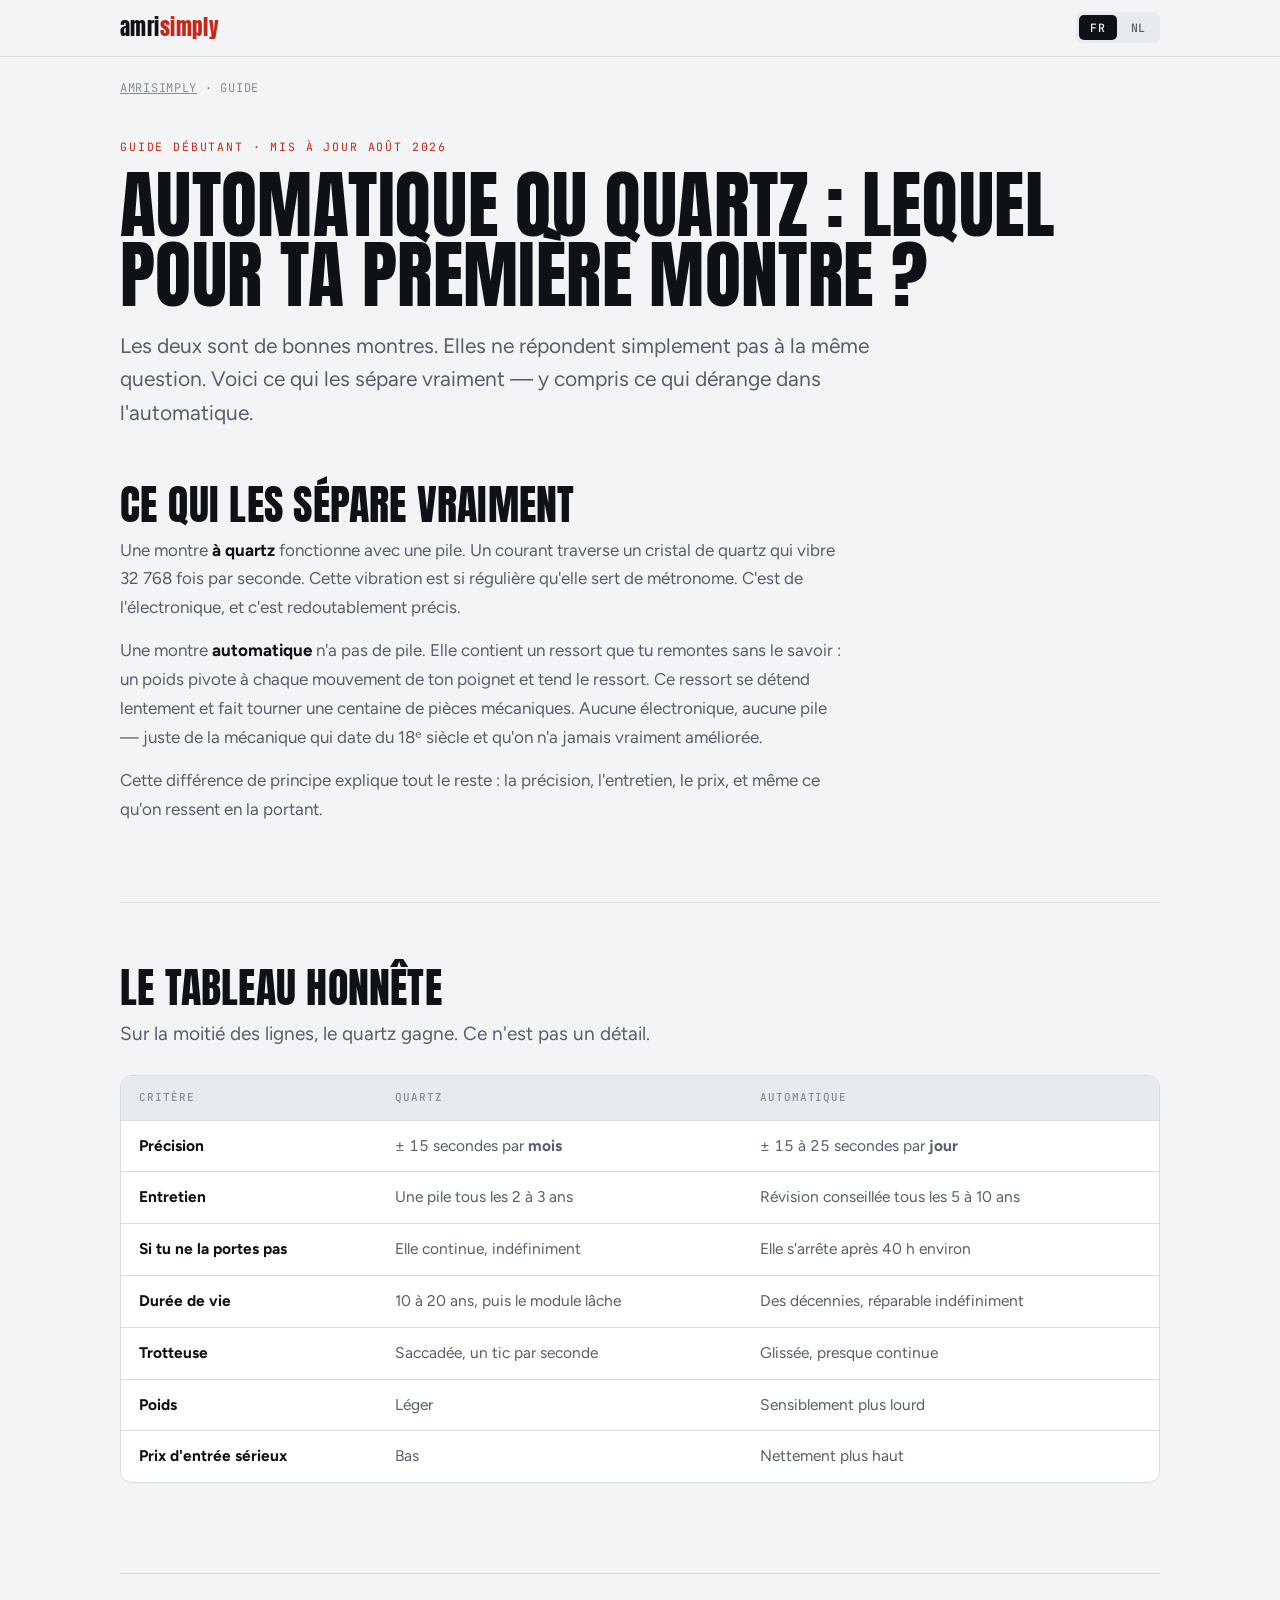
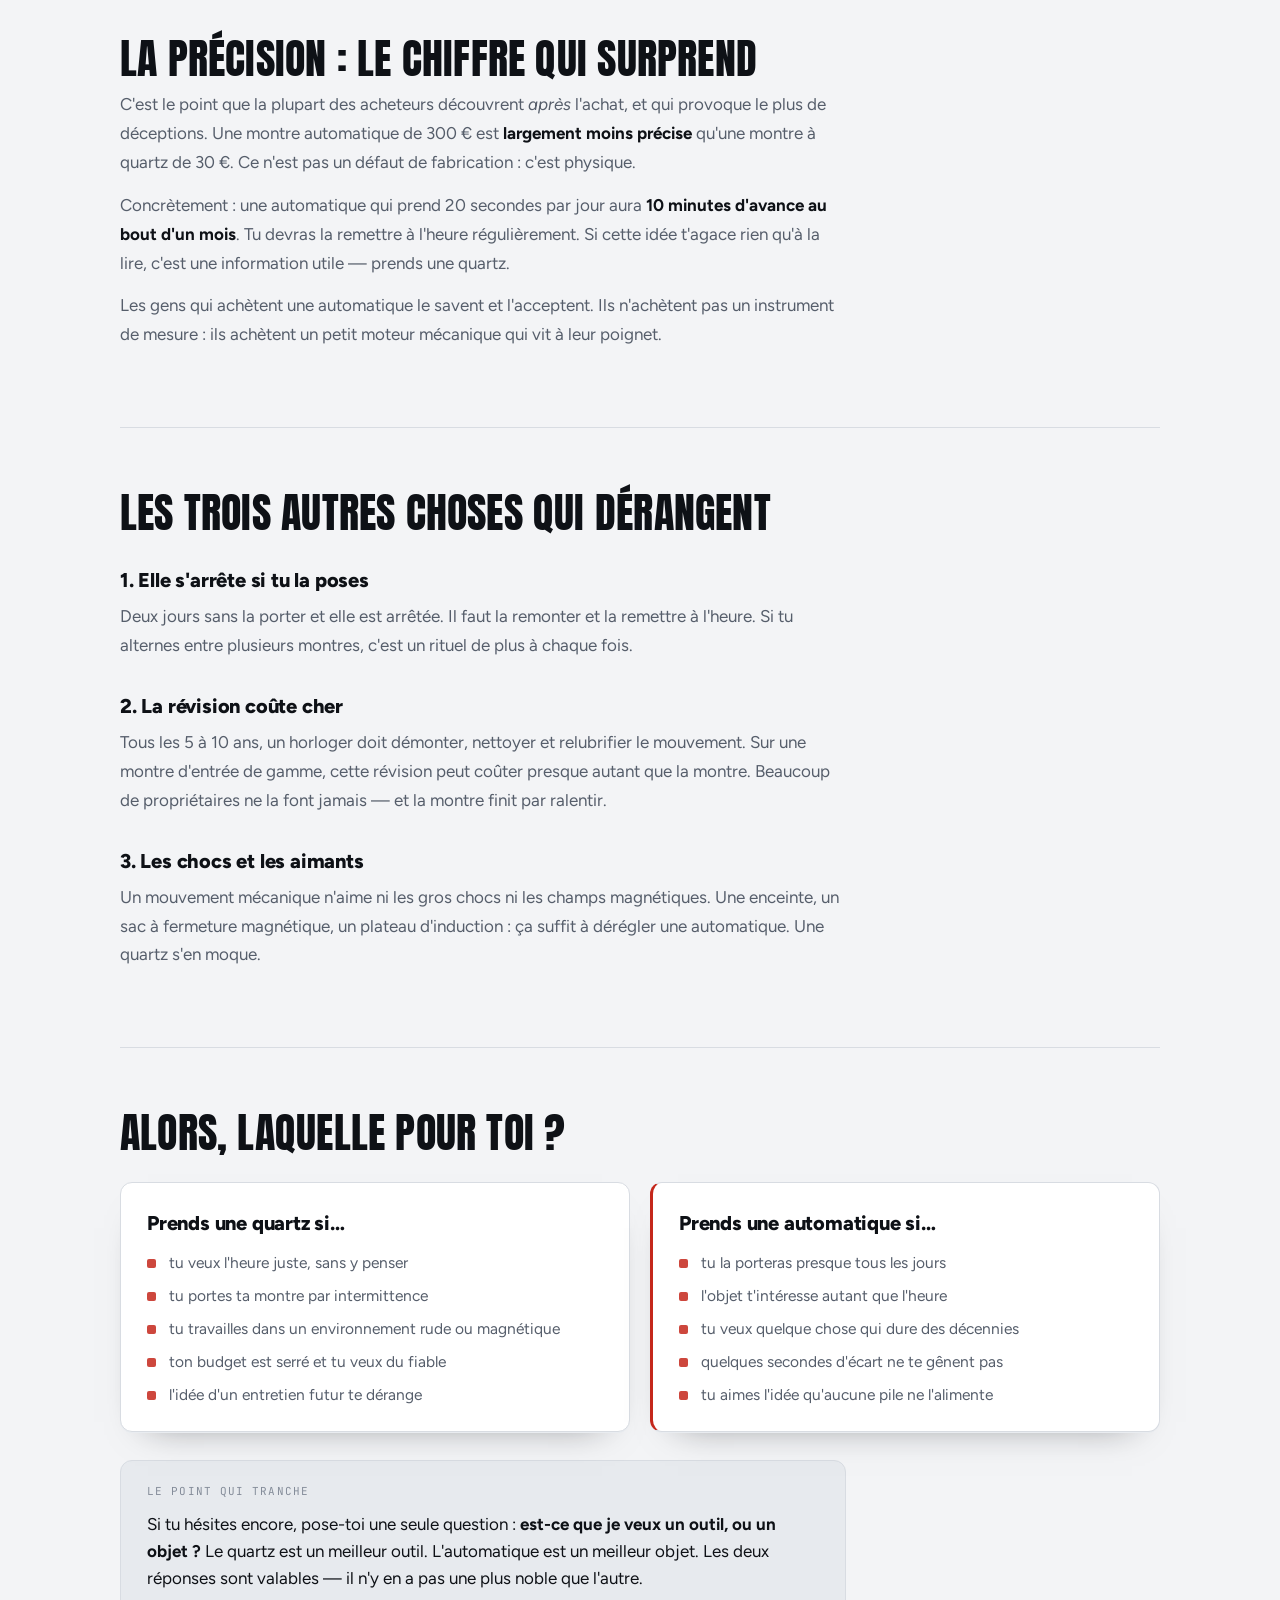
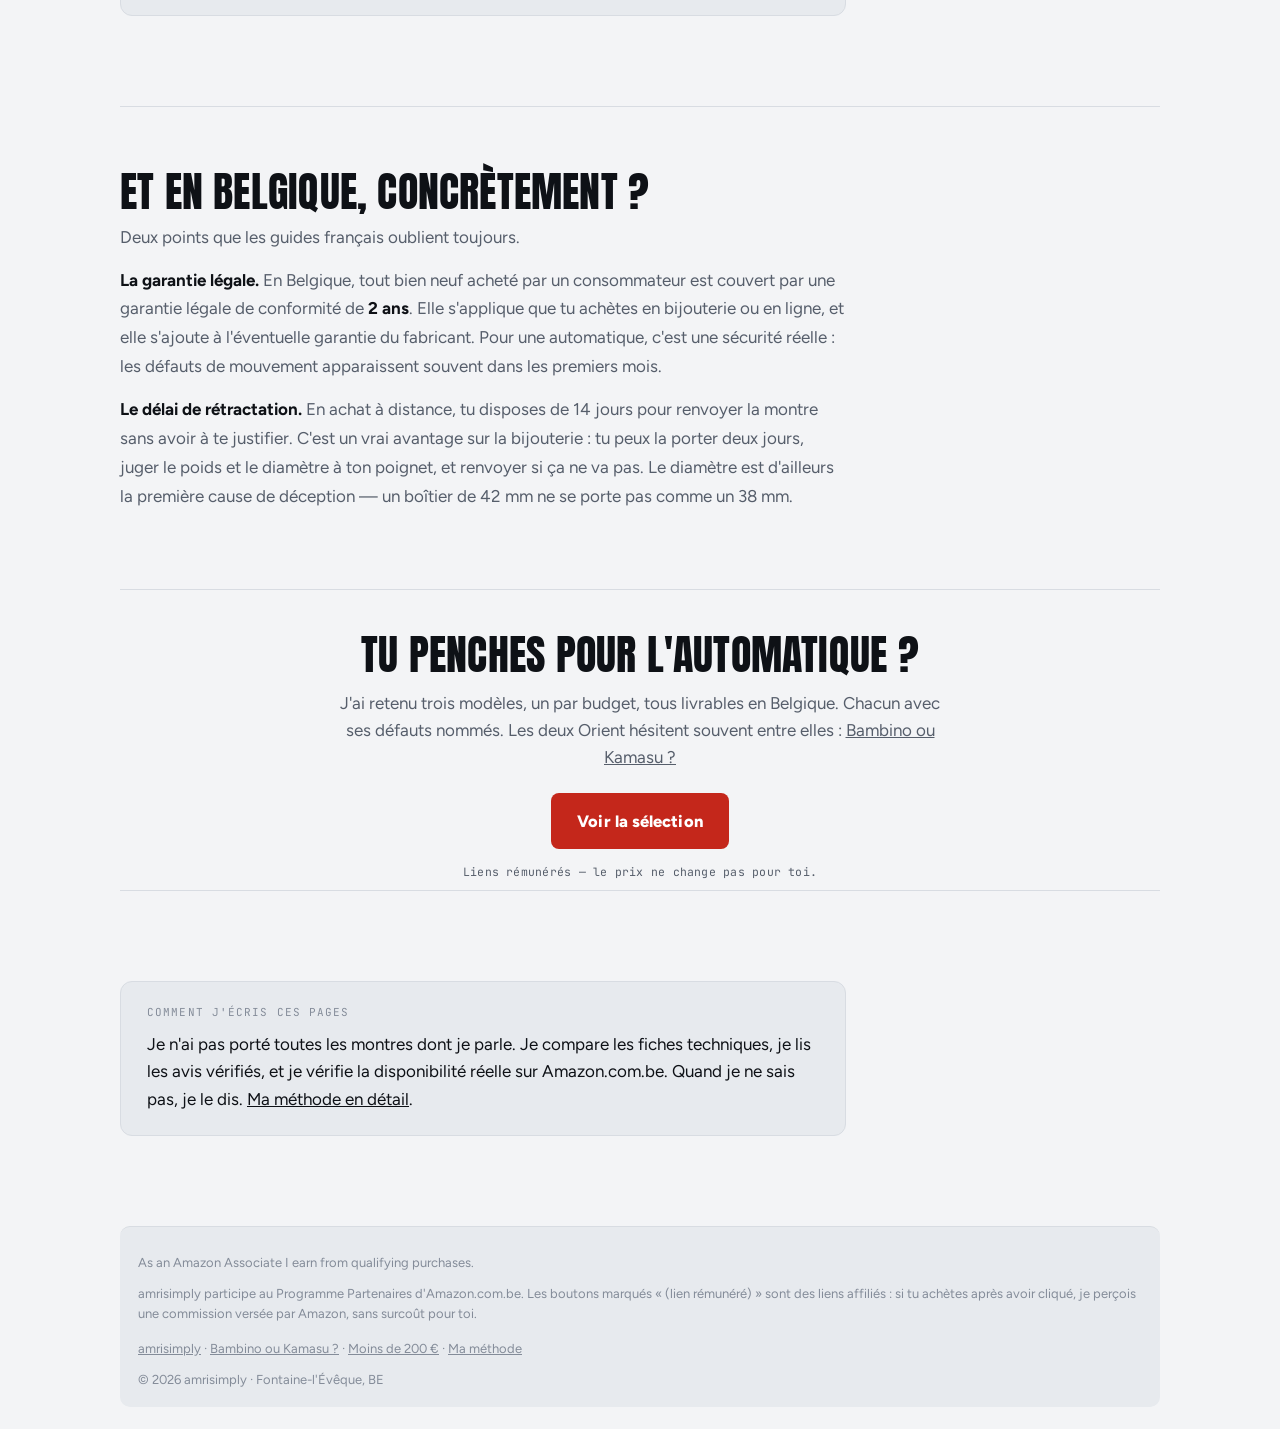
==== commit 160ea7ba: "Ajoute le guide budget "moins de 200 euros" D'apres la recherche, le guide par budget avec l'annee d" ====
--- a/automatique-ou-quartz/index.html
+++ b/automatique-ou-quartz/index.html
@@ -292,6 +292,7 @@
   </p>
   <p class="fine" style="margin-top:14px">
     <a href="/">amrisimply</a> · <a href="/bambino-ou-kamasu/"><span class="lg-fr">Bambino ou Kamasu ?</span><span class="lg-nl">Bambino of Kamasu?</span></a> ·
+    <a href="/montre-automatique-moins-200-euros/"><span class="lg-fr">Moins de 200 €</span><span class="lg-nl">Onder 200 €</span></a> ·
     <a href="/methode/"><span class="lg-fr">Ma méthode</span><span class="lg-nl">Mijn methode</span></a>
   </p>
   <p class="fine">© 2026 amrisimply · Fontaine-l'Évêque, BE</p>
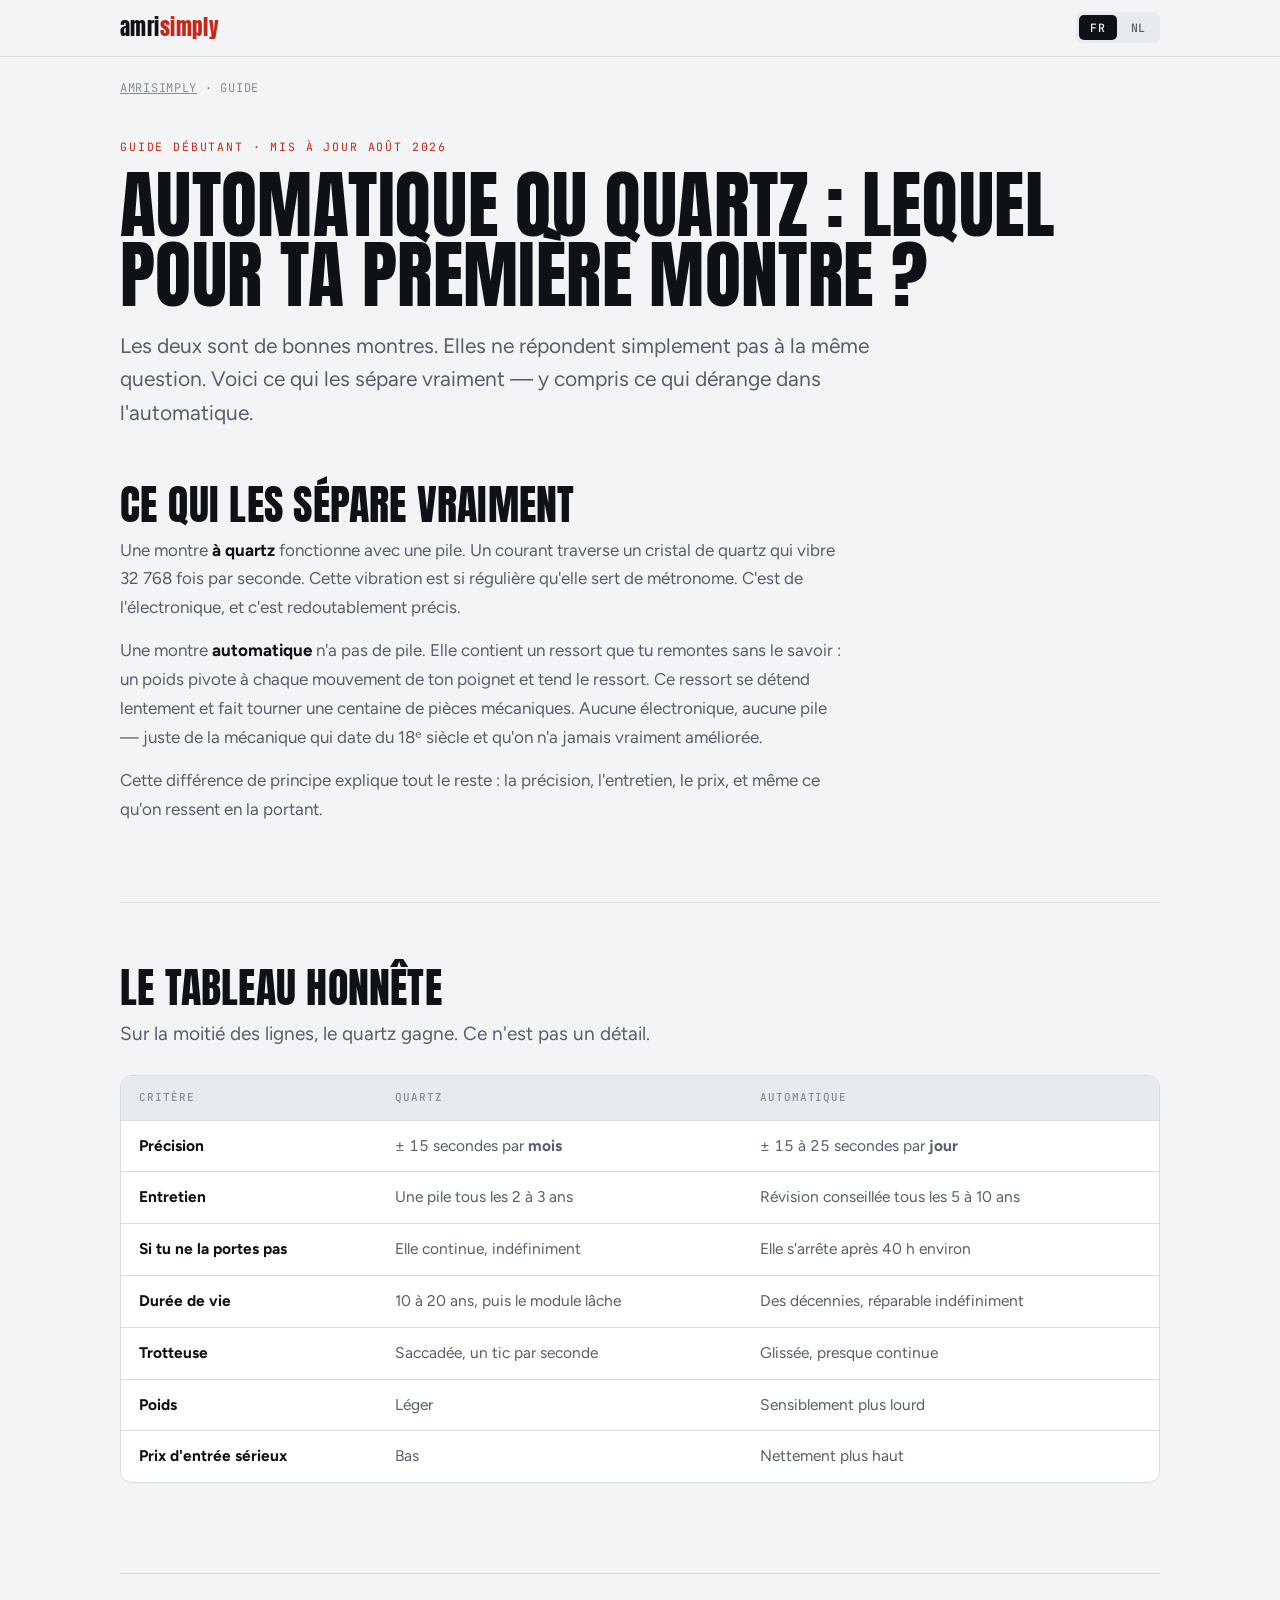
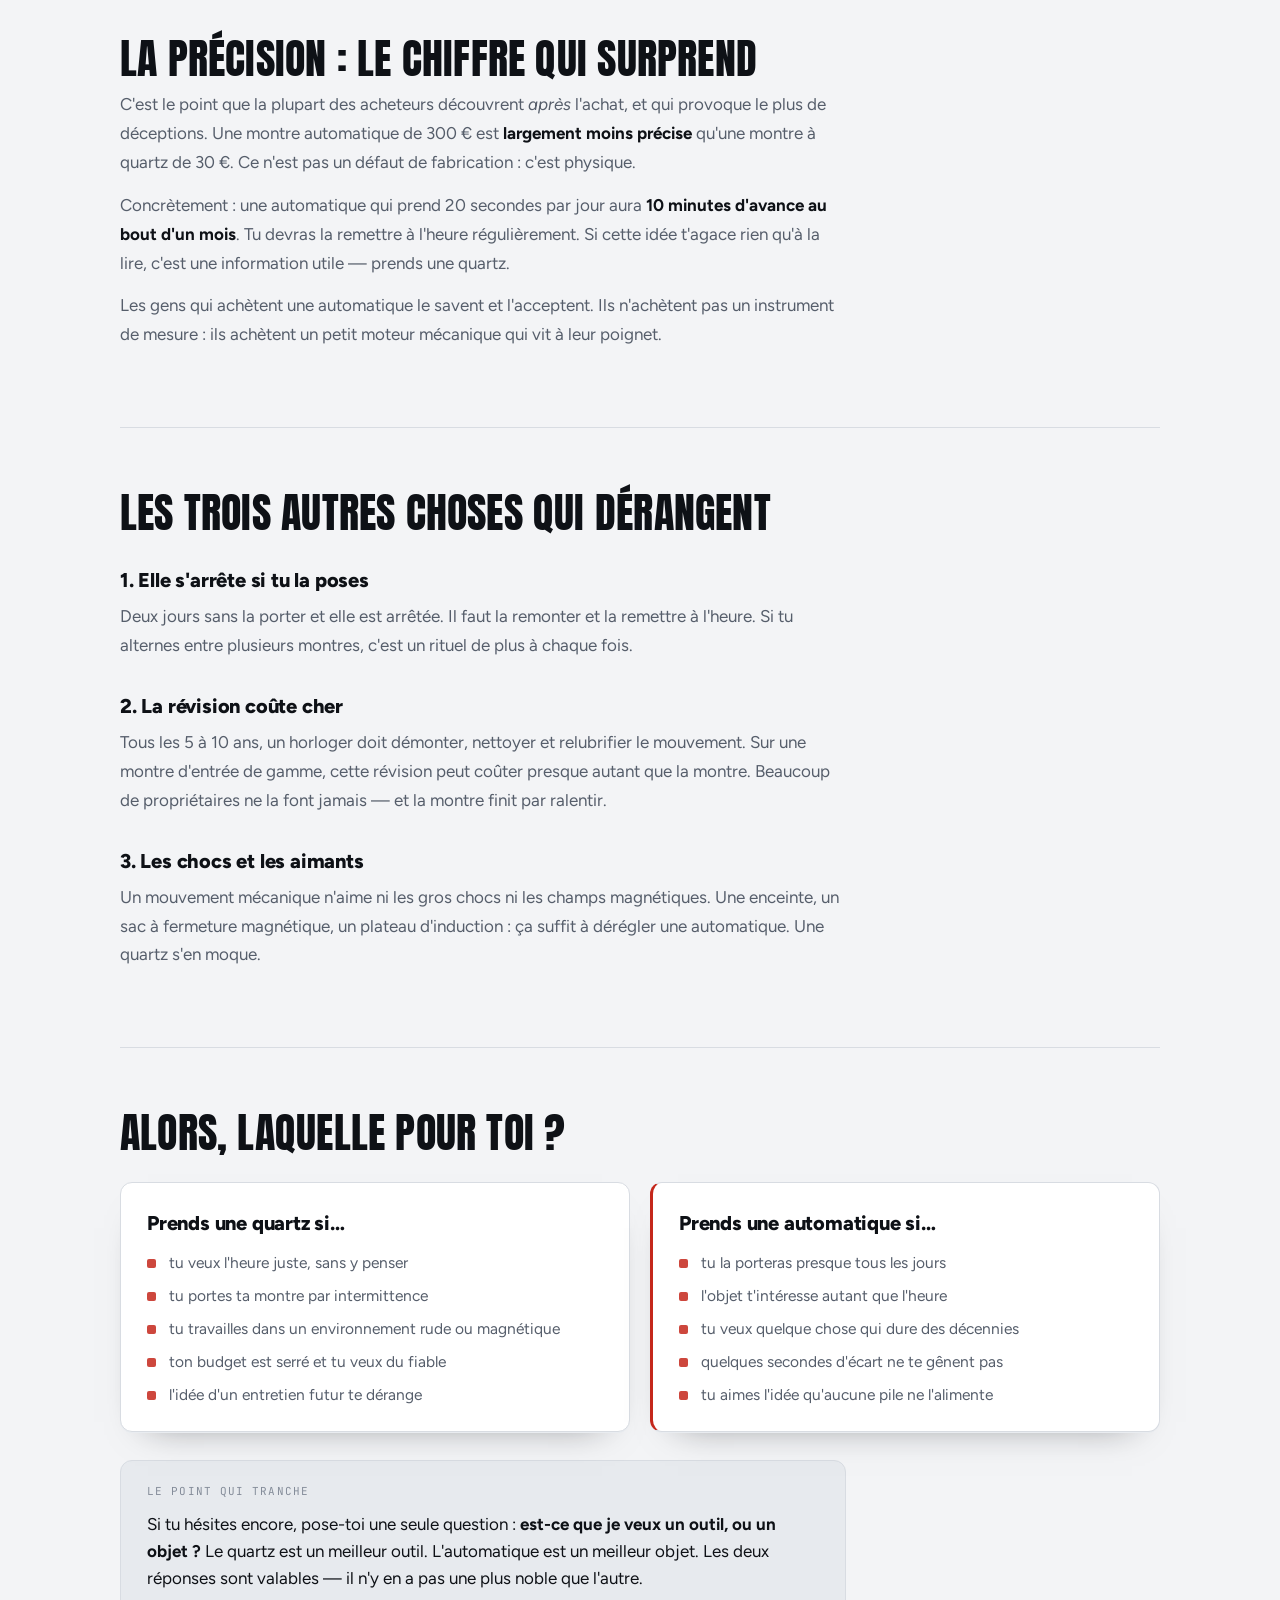
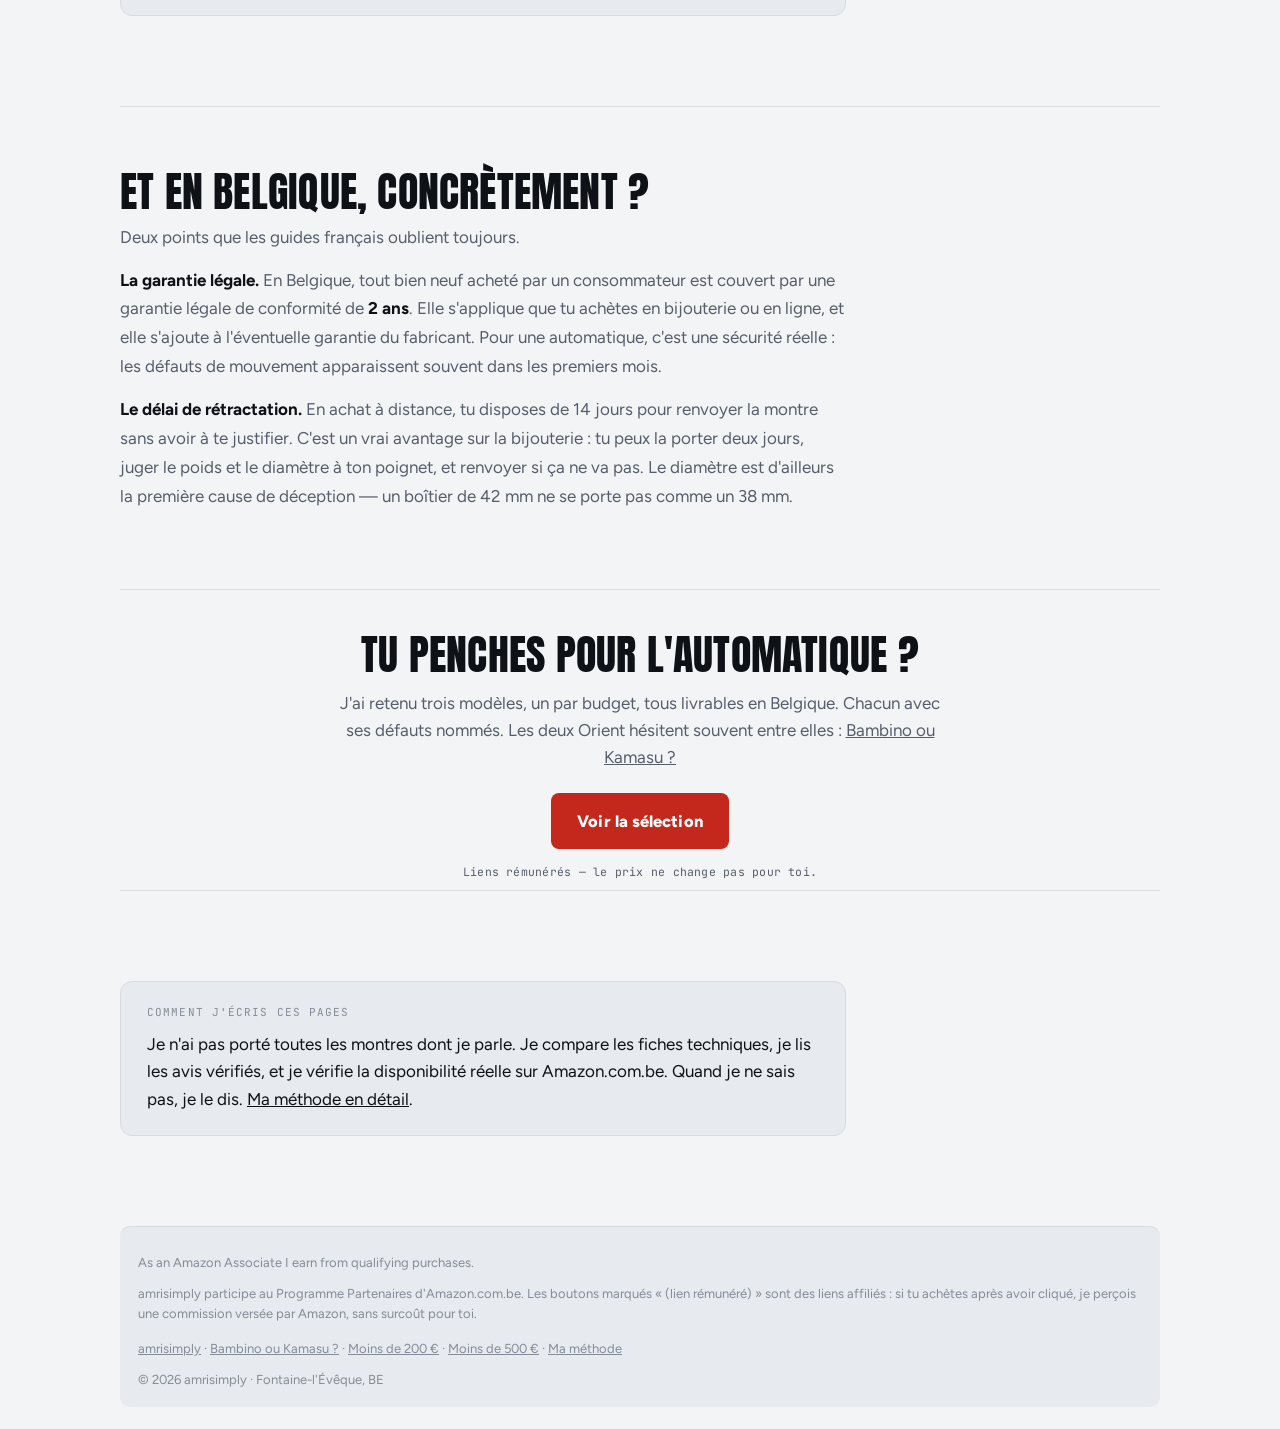
==== commit 96c78708: "Ajoute le guide budget "moins de 500 euros" C'est la tranche ou se trouvent les deux Orient de la se" ====
--- a/automatique-ou-quartz/index.html
+++ b/automatique-ou-quartz/index.html
@@ -293,6 +293,7 @@
   <p class="fine" style="margin-top:14px">
     <a href="/">amrisimply</a> · <a href="/bambino-ou-kamasu/"><span class="lg-fr">Bambino ou Kamasu ?</span><span class="lg-nl">Bambino of Kamasu?</span></a> ·
     <a href="/montre-automatique-moins-200-euros/"><span class="lg-fr">Moins de 200 €</span><span class="lg-nl">Onder 200 €</span></a> ·
+    <a href="/montre-automatique-moins-500-euros/"><span class="lg-fr">Moins de 500 €</span><span class="lg-nl">Onder 500 €</span></a> ·
     <a href="/methode/"><span class="lg-fr">Ma méthode</span><span class="lg-nl">Mijn methode</span></a>
   </p>
   <p class="fine">© 2026 amrisimply · Fontaine-l'Évêque, BE</p>
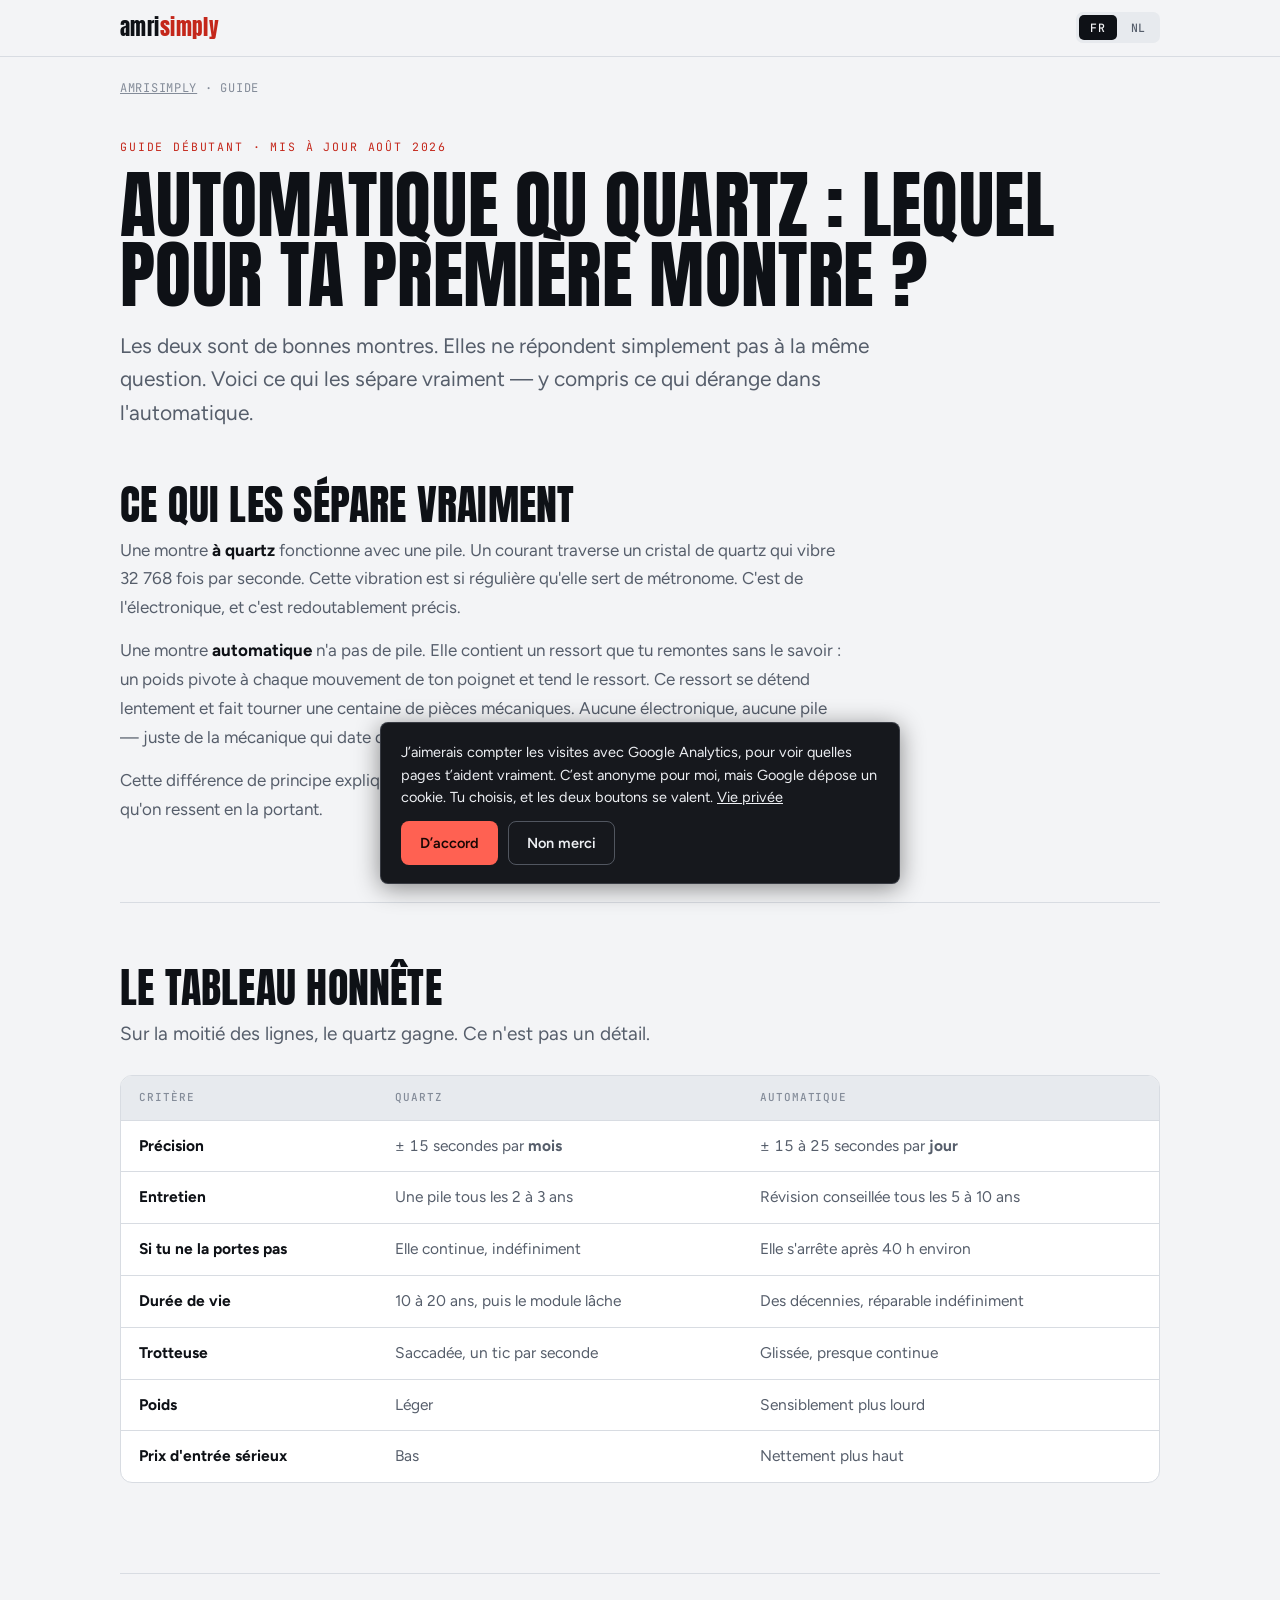
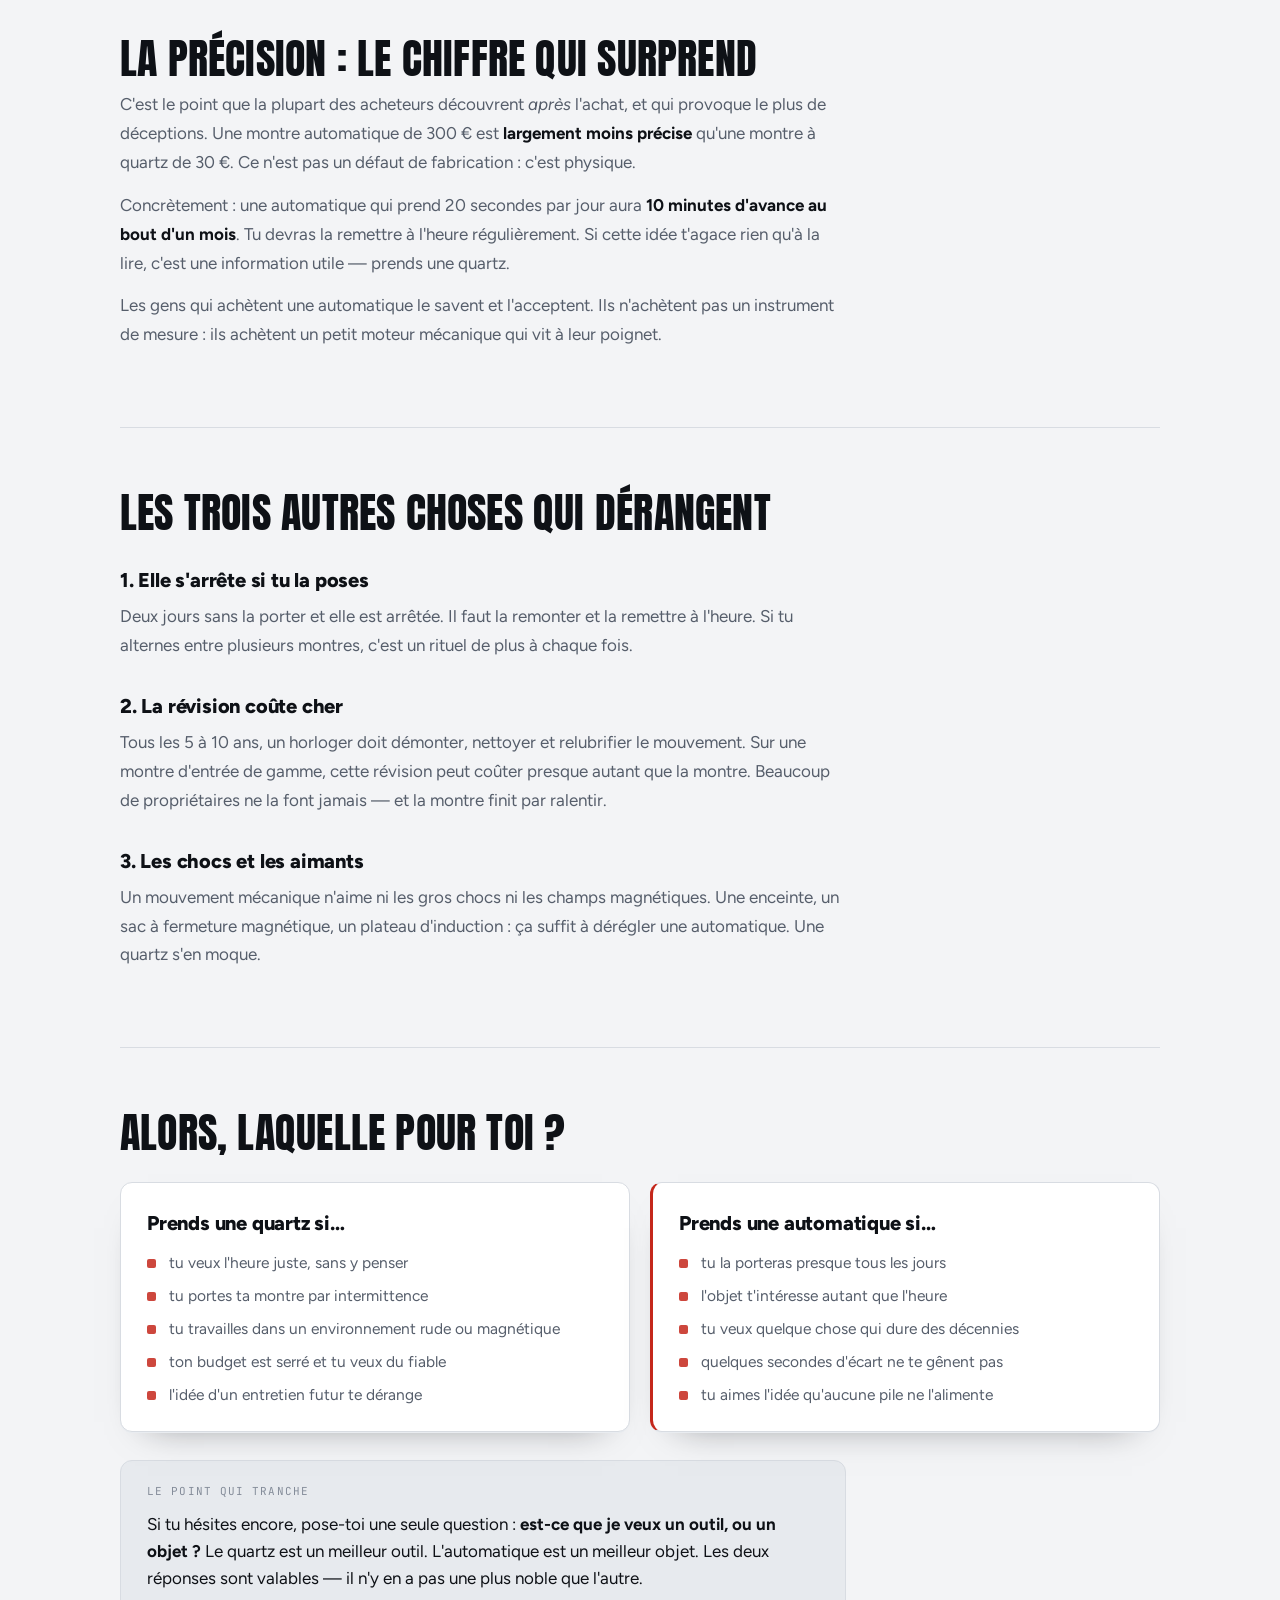
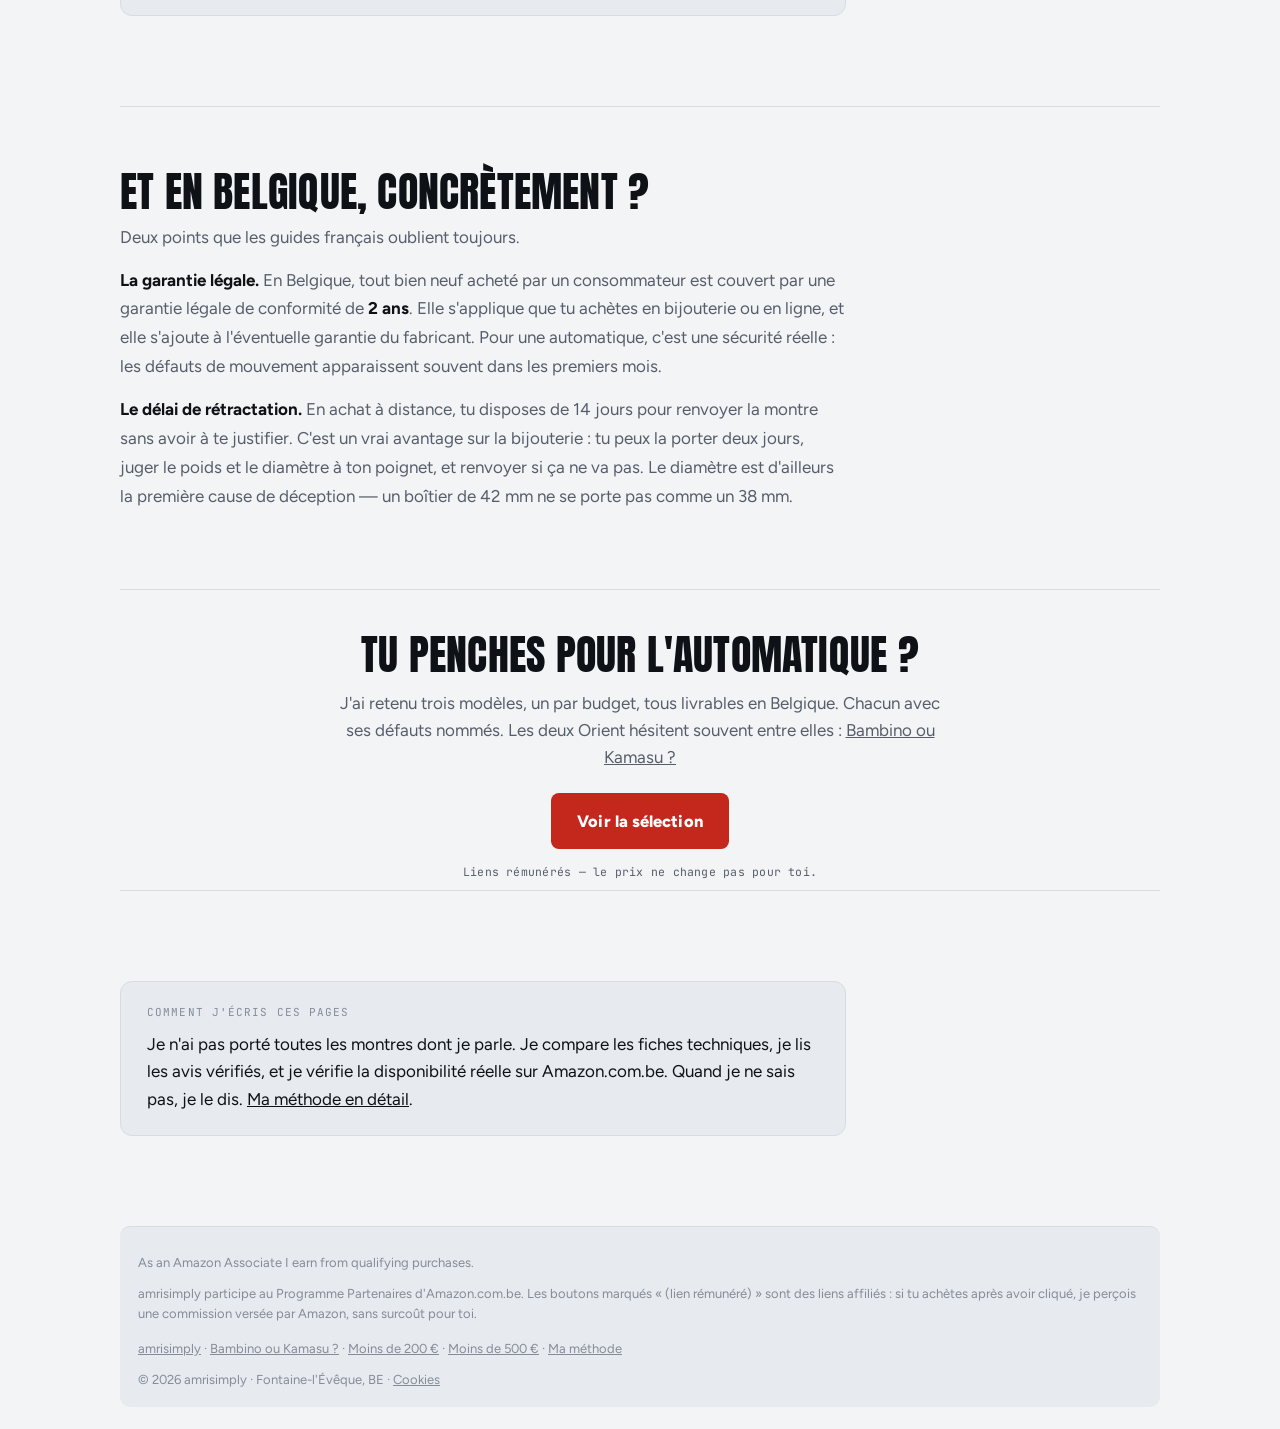
==== commit 39a46675: "Mesure d'audience GA4 (G-XVBZP28RD7) avec consentement prealable Mode strict, celui que l'APD belge " ====
--- a/automatique-ou-quartz/index.html
+++ b/automatique-ou-quartz/index.html
@@ -296,7 +296,7 @@
     <a href="/montre-automatique-moins-500-euros/"><span class="lg-fr">Moins de 500 €</span><span class="lg-nl">Onder 500 €</span></a> ·
     <a href="/methode/"><span class="lg-fr">Ma méthode</span><span class="lg-nl">Mijn methode</span></a>
   </p>
-  <p class="fine">© 2026 amrisimply · Fontaine-l'Évêque, BE</p>
+  <p class="fine">© 2026 amrisimply · Fontaine-l'Évêque, BE · <a href="#" data-cookies>Cookies</a></p>
 </footer>
 
 </div>
@@ -335,5 +335,6 @@
 }
 </script>
 
+<script defer src="/assets/consent.js"></script>
 </body>
 </html>
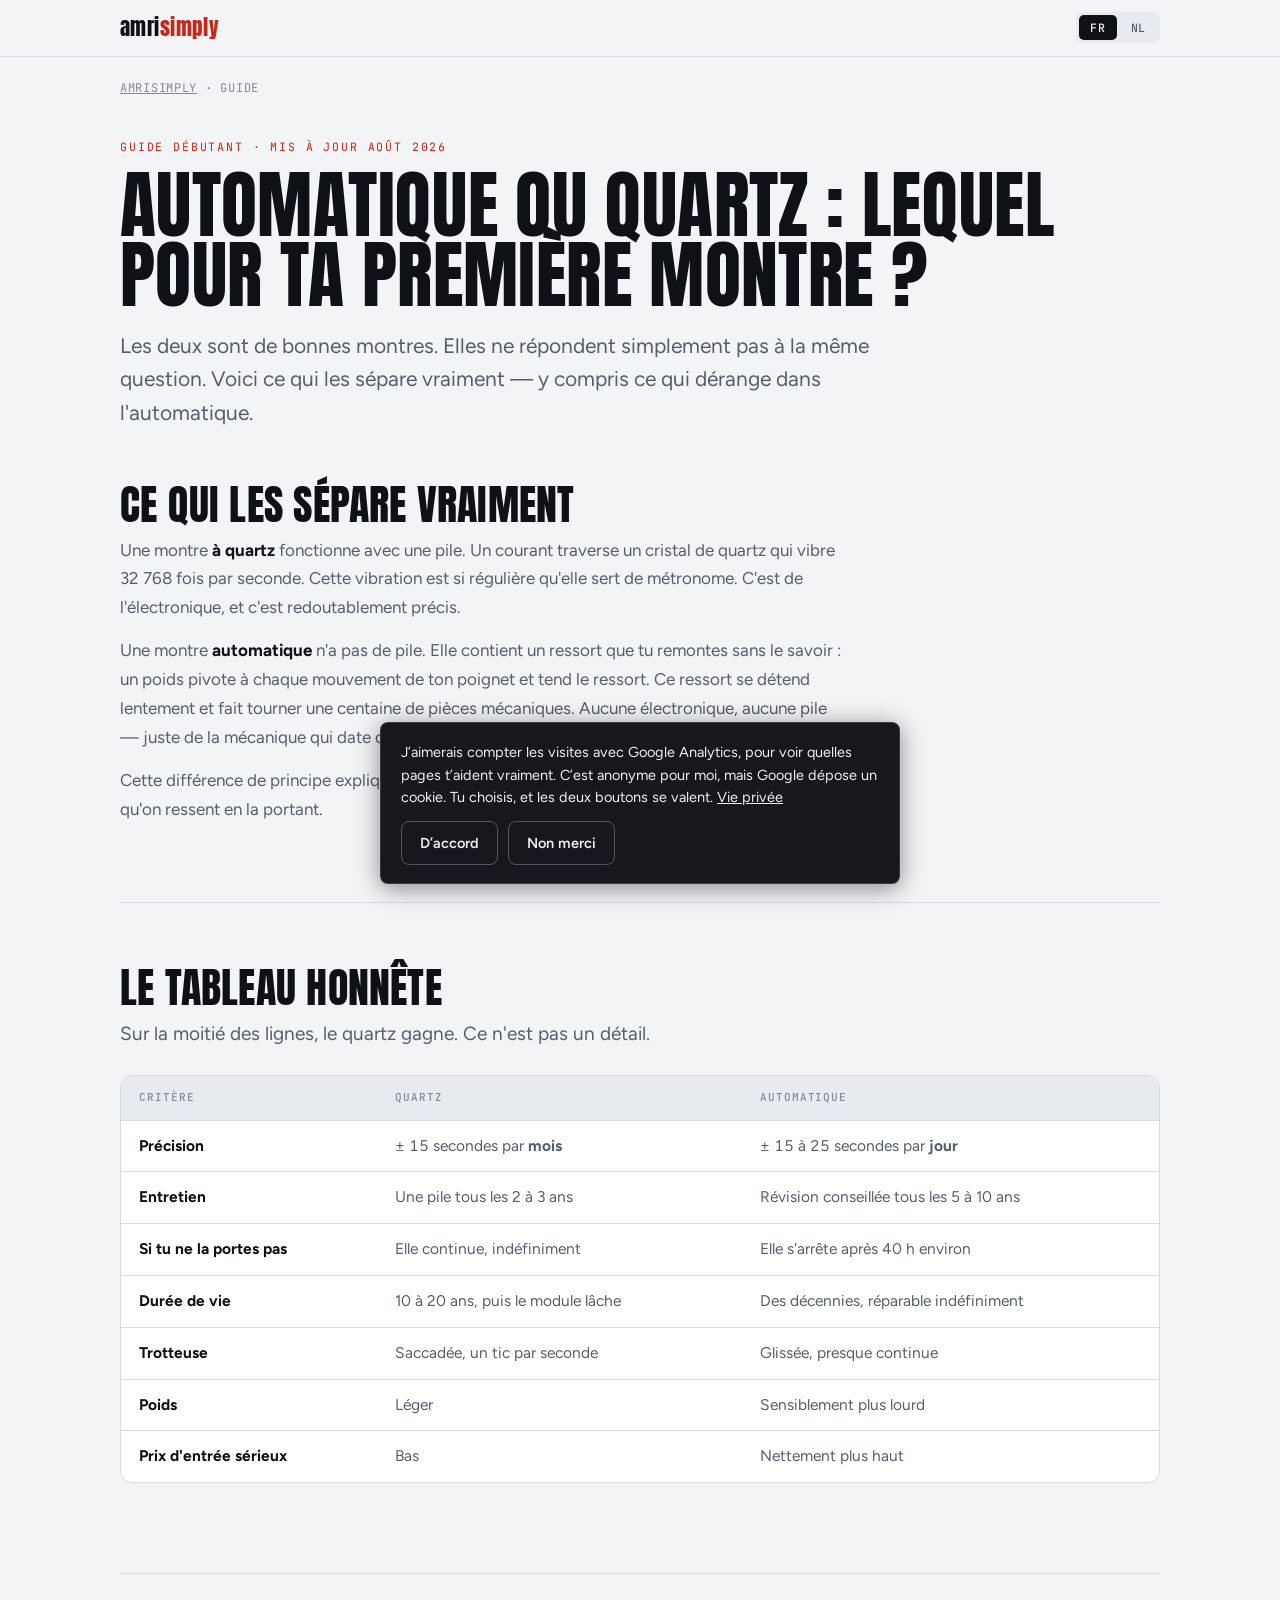
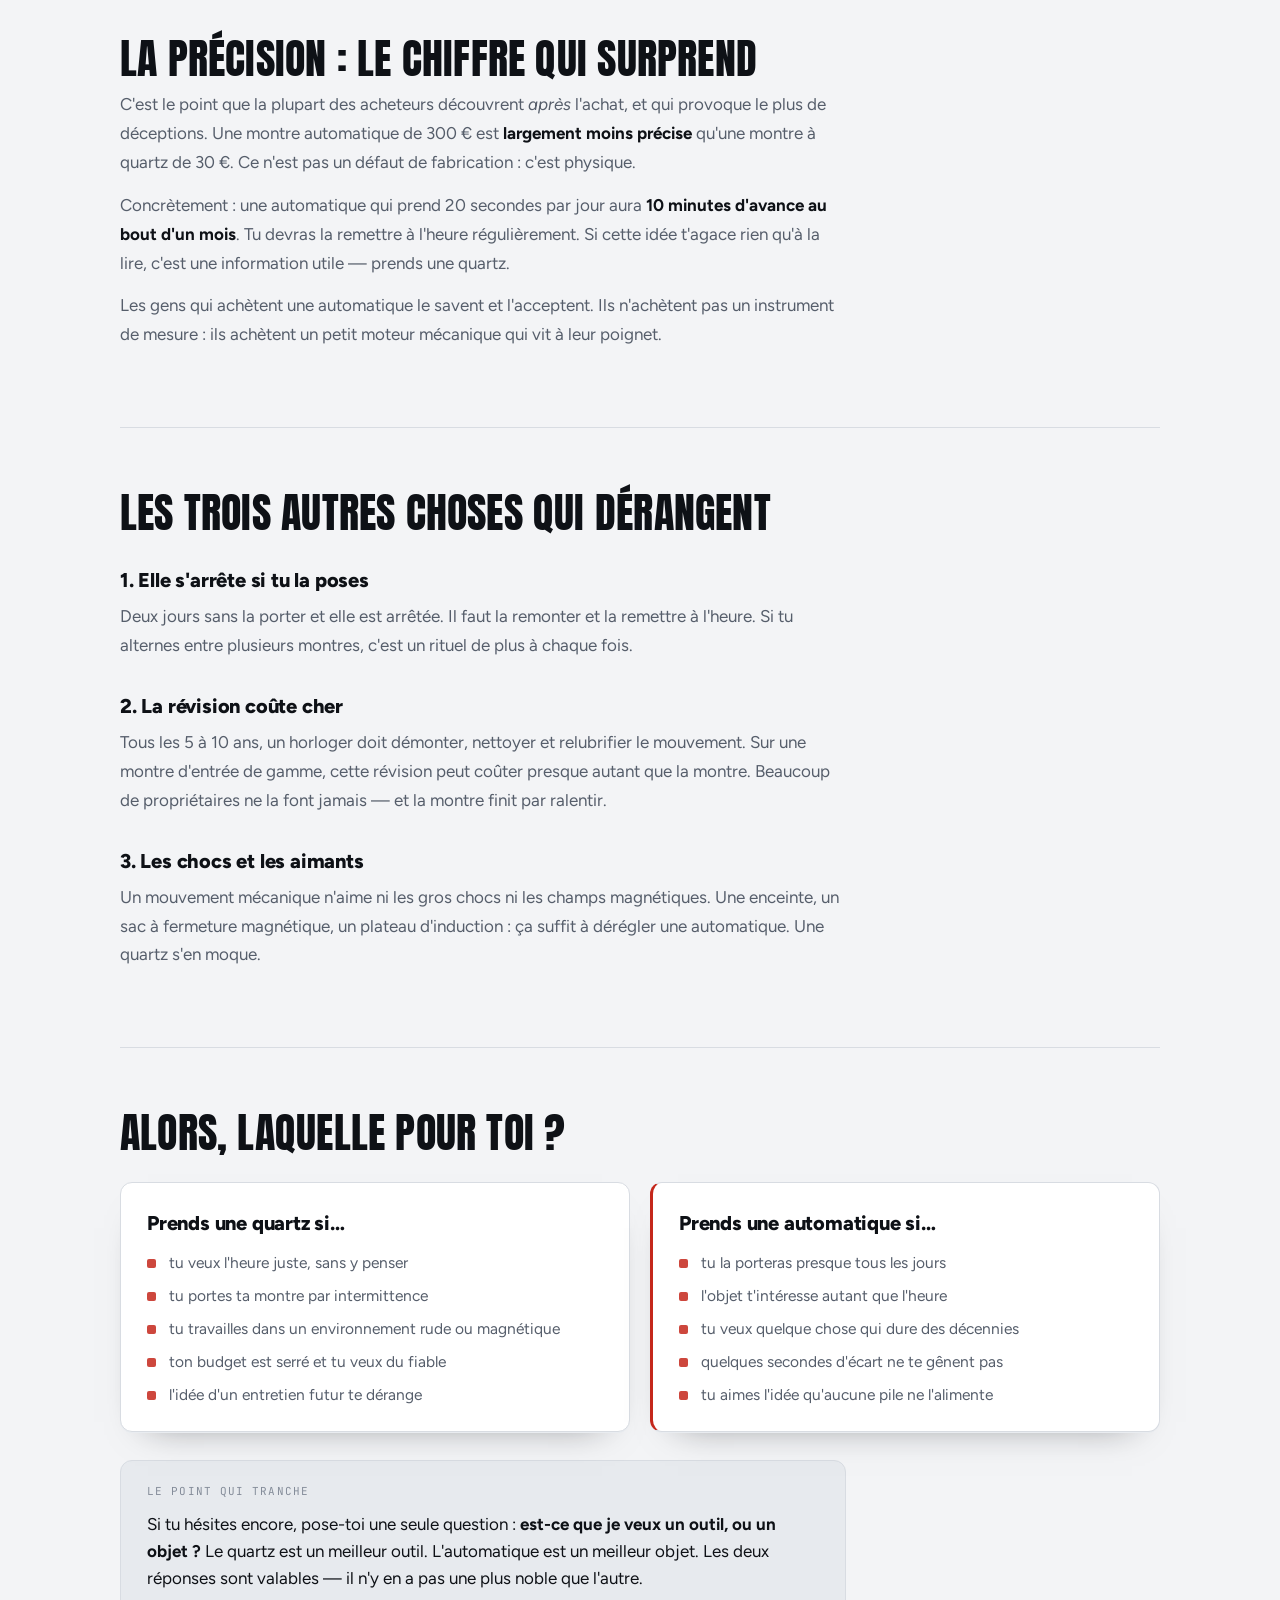
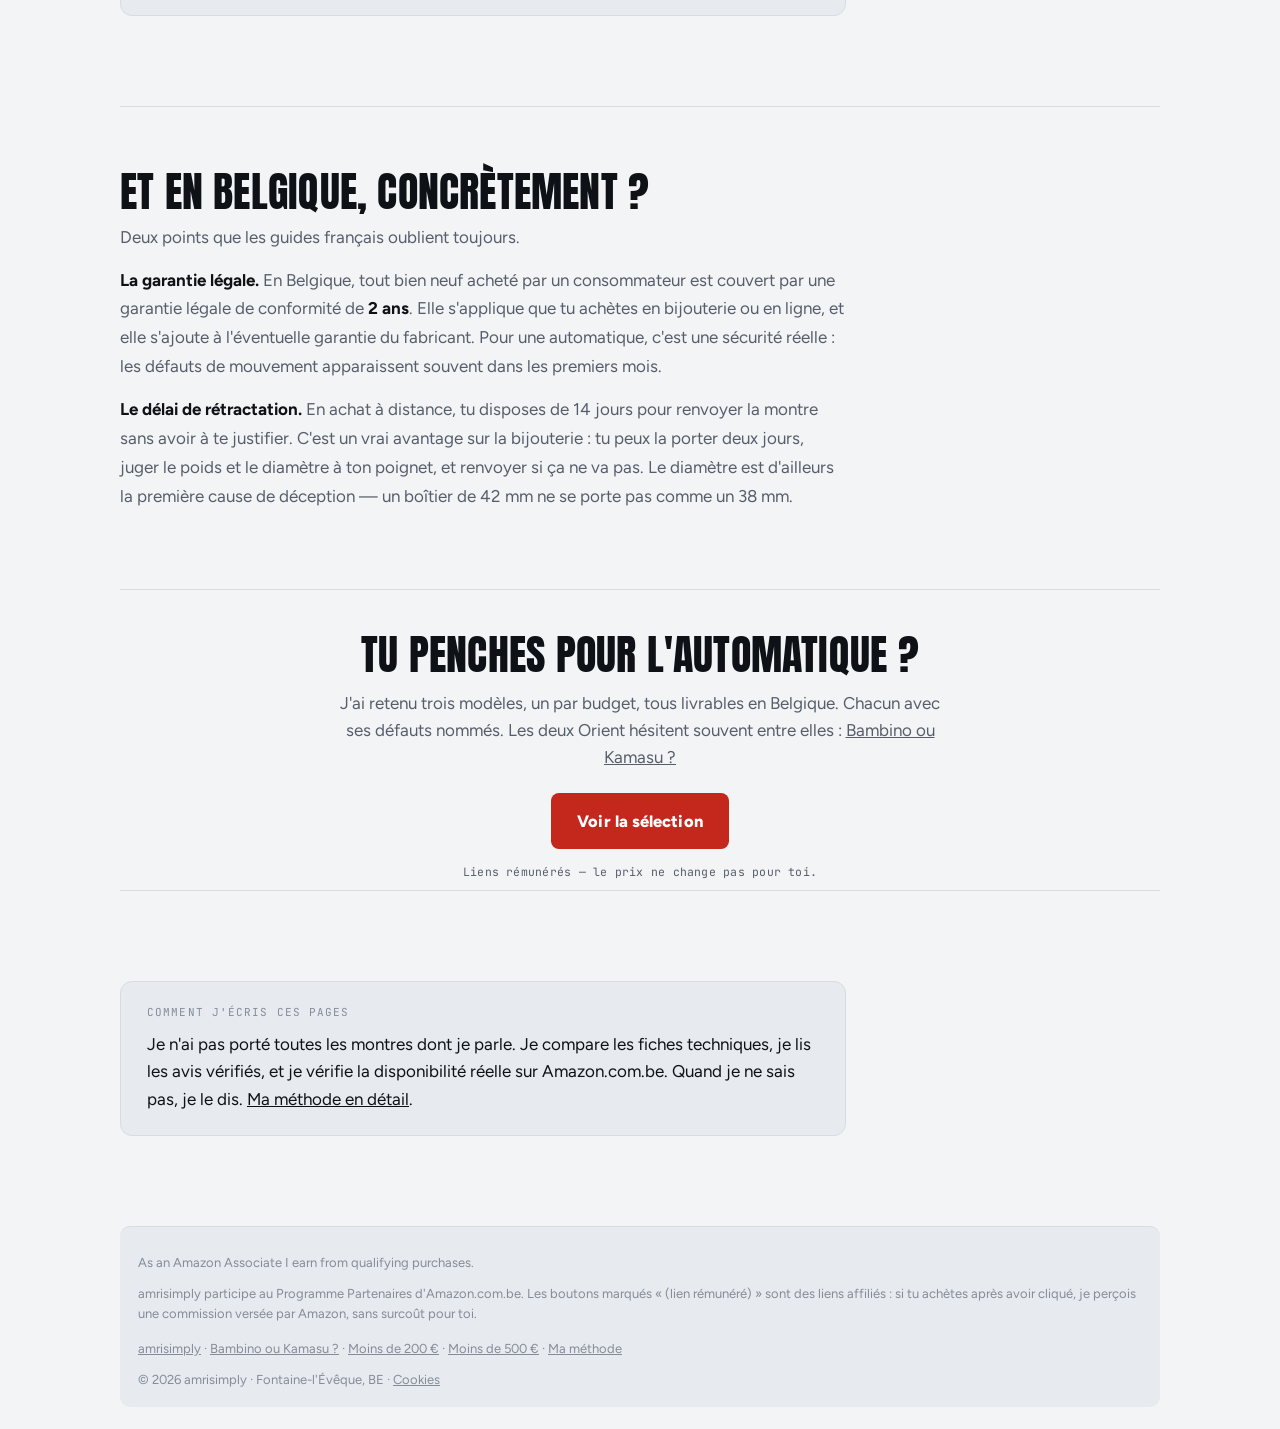
==== commit 71b485a4: "Correction des 5 reserves du test live + ?lang= + formulaire reel Toutes verifiees en production par" ====
--- a/automatique-ou-quartz/index.html
+++ b/automatique-ou-quartz/index.html
@@ -313,9 +313,12 @@
     try{ localStorage.setItem('amrisimply-lang', lang); }catch(e){}
   }
   btns.forEach(function(b){ b.addEventListener('click', function(){ set(b.dataset.lang); }); });
+  var url = null;
+  try{ url = new URLSearchParams(location.search).get('lang'); }catch(e){}
   var saved = null;
   try{ saved = localStorage.getItem('amrisimply-lang'); }catch(e){}
-  if(saved === 'nl' || saved === 'fr'){ set(saved); }
+  if(url === 'nl' || url === 'fr'){ set(url); }
+  else if(saved === 'nl' || saved === 'fr'){ set(saved); }
   else if((navigator.language||'').toLowerCase().indexOf('nl') === 0){ set('nl'); }
 })();
 </script>
@@ -335,6 +338,6 @@
 }
 </script>
 
-<script defer src="/assets/consent.js"></script>
+<script defer src="/assets/consent-v2.js"></script>
 </body>
 </html>
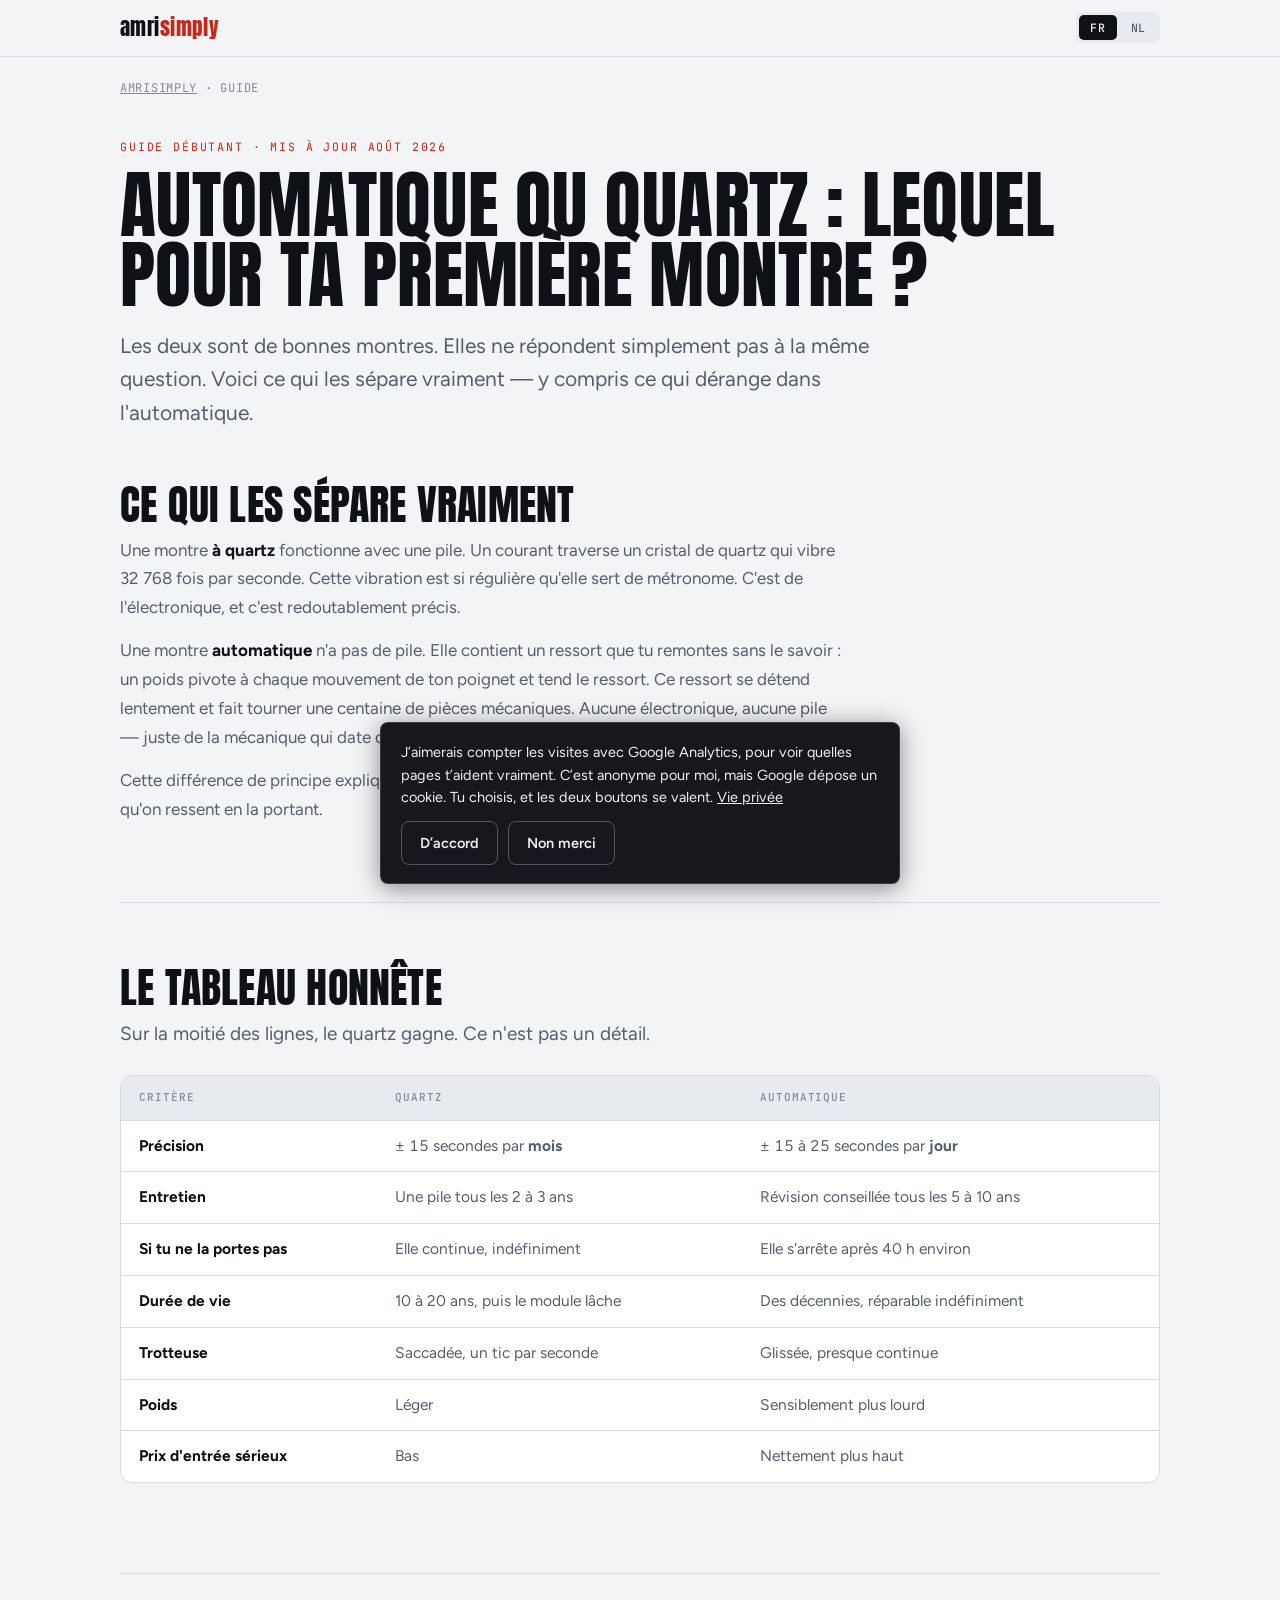
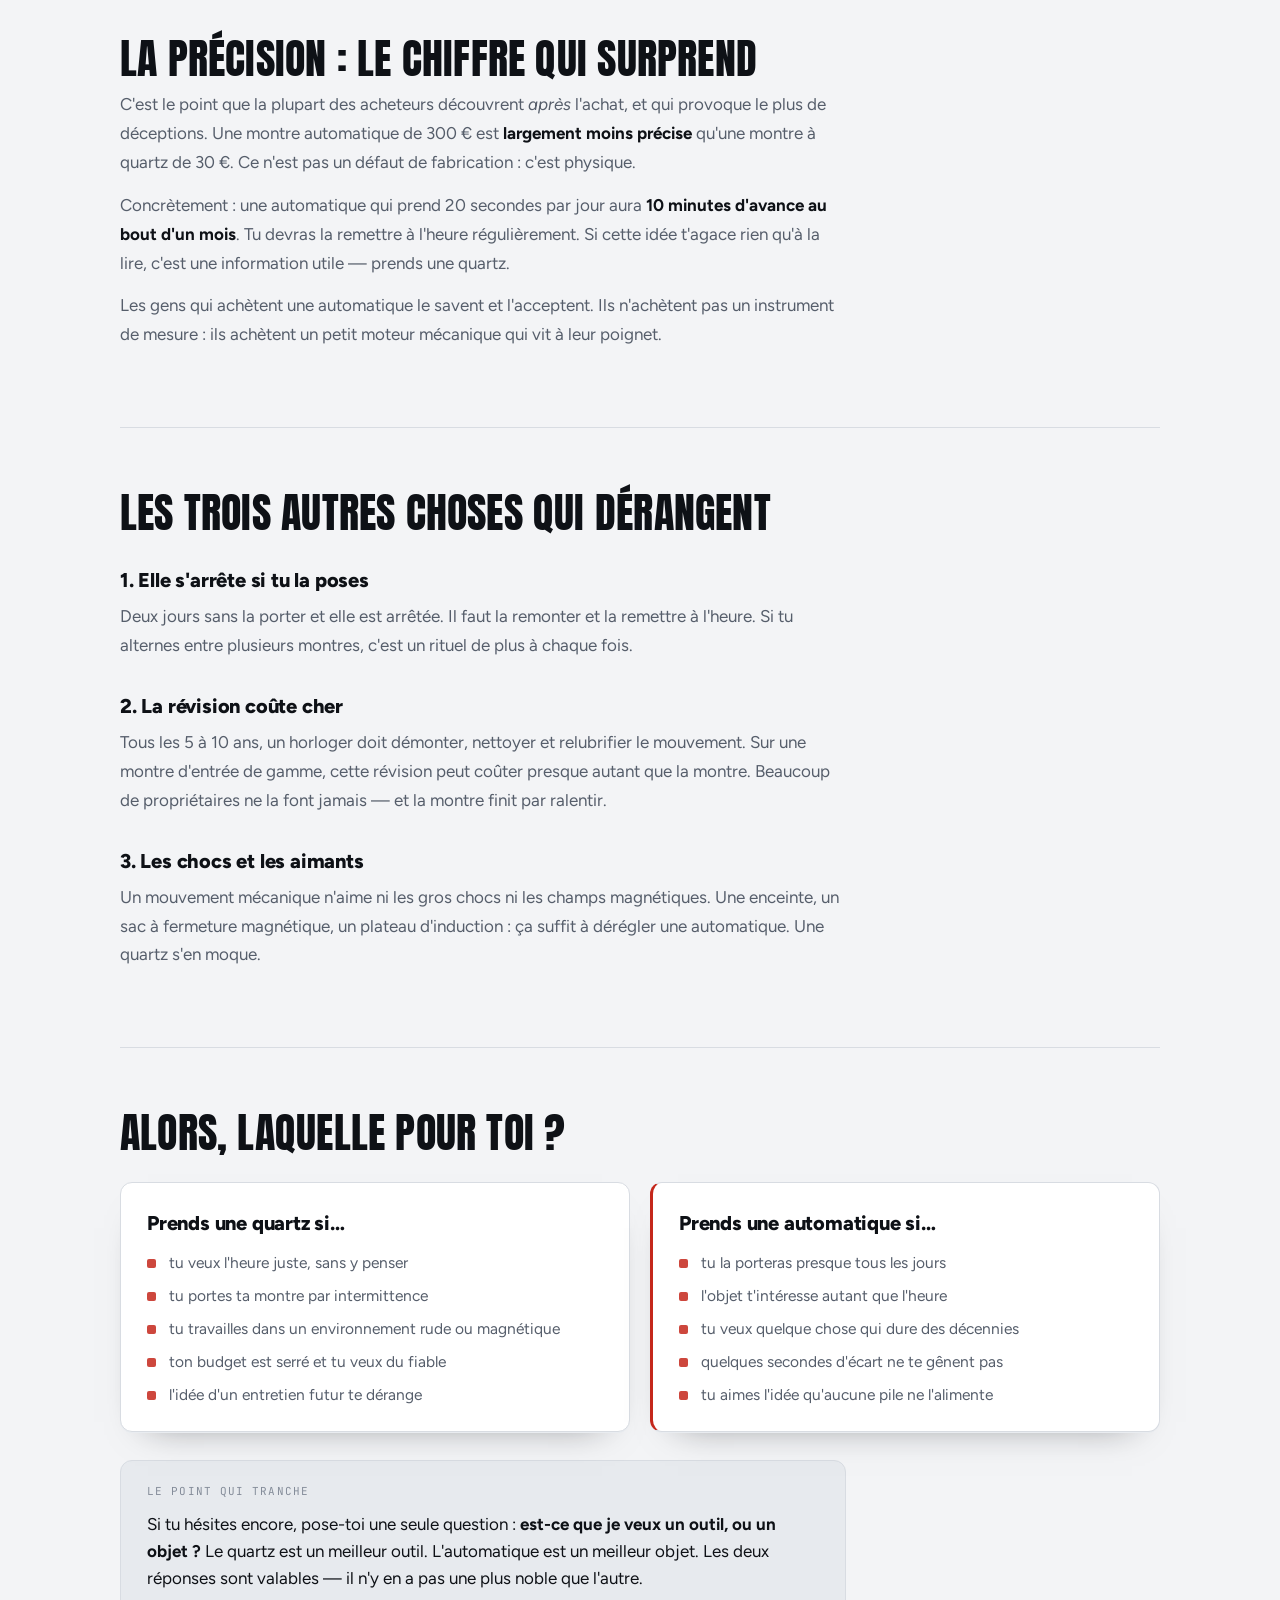
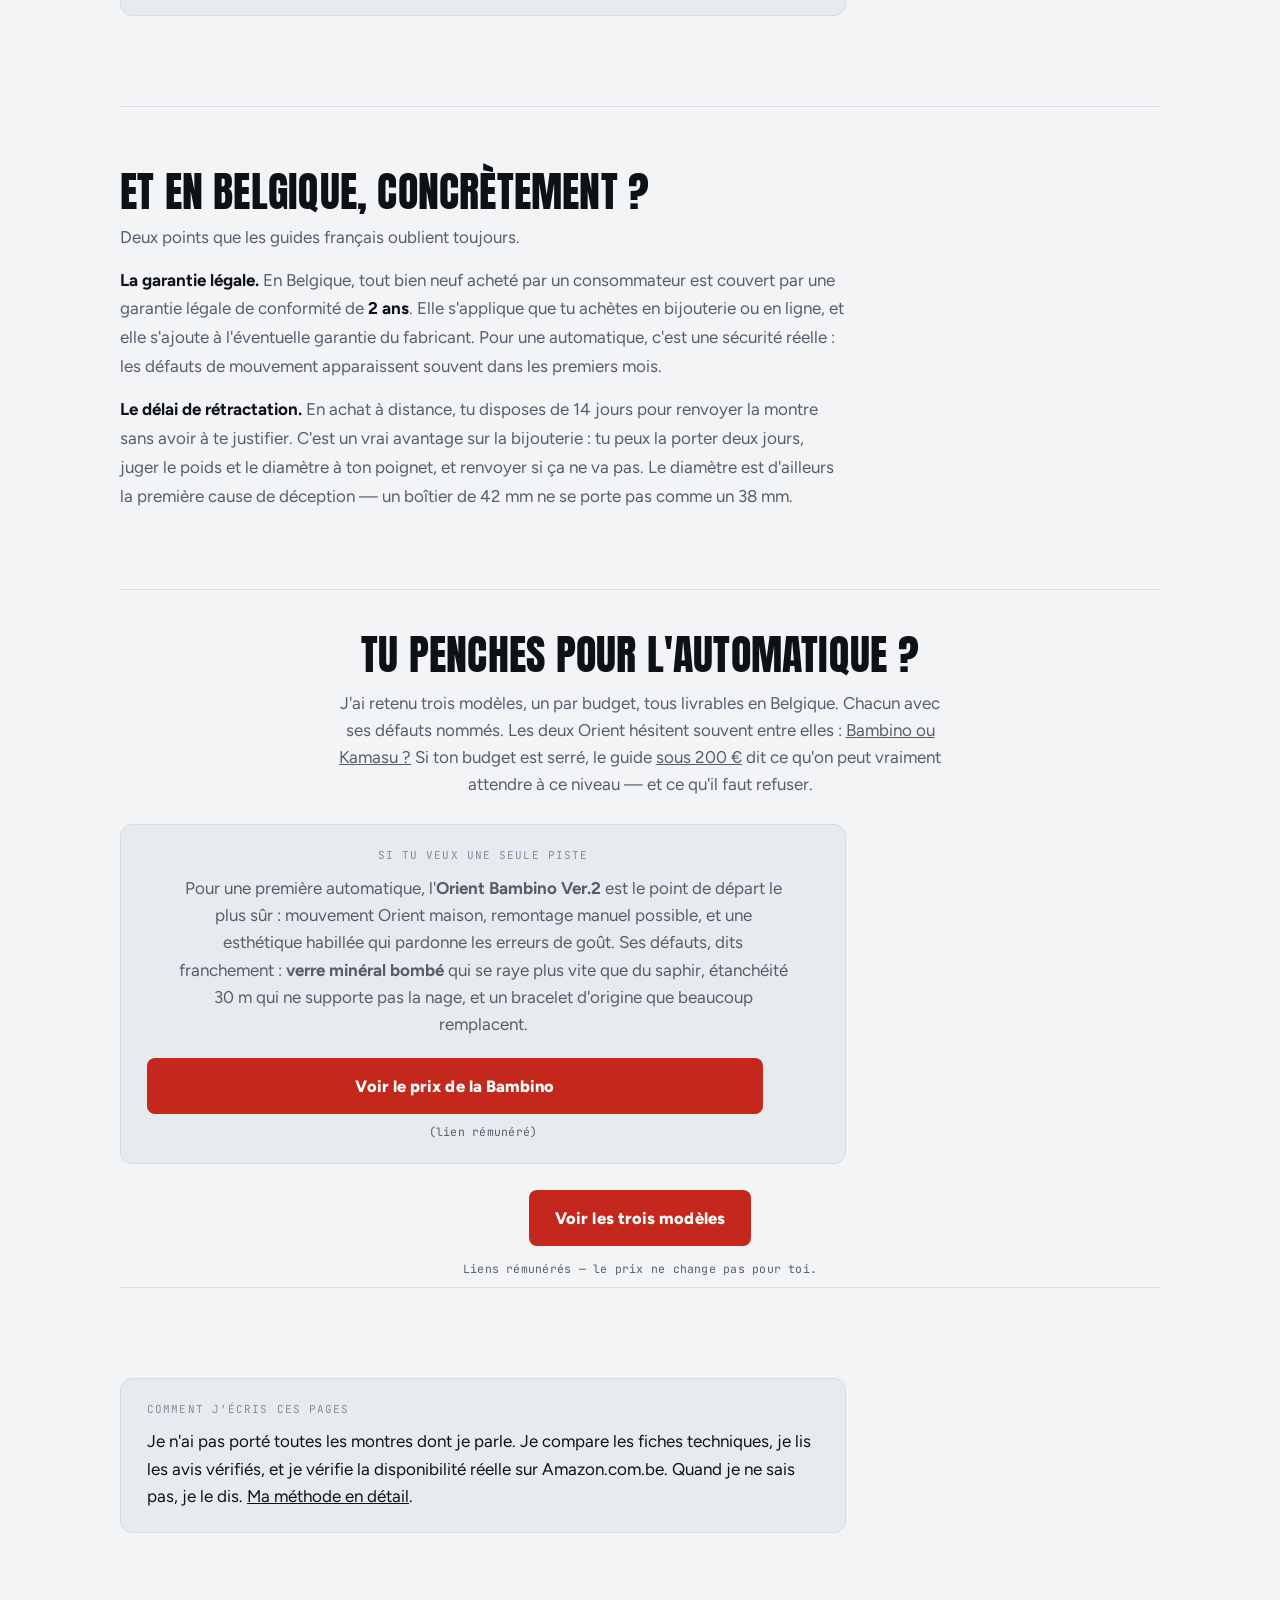
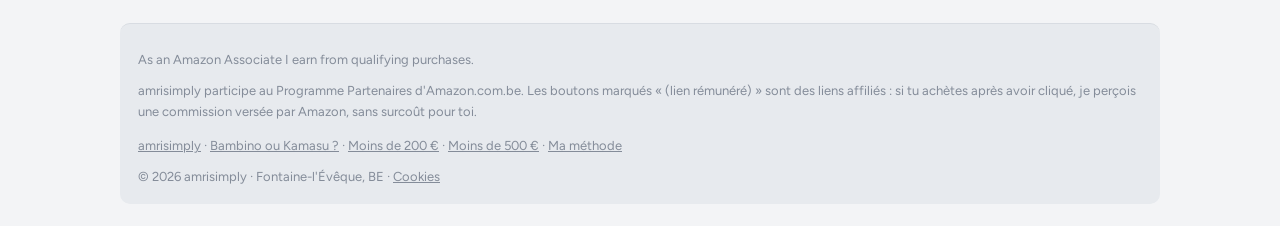
==== commit 4c6b9059: "Revenu : lien affilie et lien budget sur /automatique-ou-quartz/ La page etait le plus gros trou de " ====
--- a/automatique-ou-quartz/index.html
+++ b/automatique-ou-quartz/index.html
@@ -260,11 +260,22 @@
 <section class="sec endcta">
   <h2><span class="lg-fr">Tu penches pour l'automatique ?</span><span class="lg-nl">Neig je naar automatisch?</span></h2>
   <p>
-    <span class="lg-fr">J'ai retenu trois modèles, un par budget, tous livrables en Belgique. Chacun avec ses défauts nommés. Les deux Orient hésitent souvent entre elles : <a href="/bambino-ou-kamasu/">Bambino ou Kamasu ?</a></span>
-    <span class="lg-nl">Ik hield drie modellen over, één per budget, allemaal leverbaar in België. Elk met hun gebreken benoemd. Tussen de twee Orients twijfelt men vaak: <a href="/bambino-ou-kamasu/">Bambino of Kamasu?</a></span>
-  </p>
+    <span class="lg-fr">J'ai retenu trois modèles, un par budget, tous livrables en Belgique. Chacun avec ses défauts nommés. Les deux Orient hésitent souvent entre elles : <a href="/bambino-ou-kamasu/">Bambino ou Kamasu ?</a> Si ton budget est serré, le guide <a href="/montre-automatique-moins-200-euros/">sous 200 €</a> dit ce qu'on peut vraiment attendre à ce niveau — et ce qu'il faut refuser.</span>
+    <span class="lg-nl">Ik hield drie modellen over, één per budget, allemaal leverbaar in België. Elk met hun gebreken benoemd. Tussen de twee Orients twijfelt men vaak: <a href="/bambino-ou-kamasu/">Bambino of Kamasu?</a> Is je budget krap, dan zegt de gids <a href="/montre-automatique-moins-200-euros/">onder 200 €</a> wat je op dat niveau écht mag verwachten — en wat je moet weigeren.</span>
+  </p>
+
+  <div class="callout" style="margin-top:26px">
+    <span class="k"><span class="lg-fr">Si tu veux une seule piste</span><span class="lg-nl">Wil je één enkel spoor</span></span>
+    <p>
+      <span class="lg-fr">Pour une première automatique, l'<strong>Orient Bambino Ver.2</strong> est le point de départ le plus sûr : mouvement Orient maison, remontage manuel possible, et une esthétique habillée qui pardonne les erreurs de goût. Ses défauts, dits franchement : <strong>verre minéral bombé</strong> qui se raye plus vite que du saphir, étanchéité 30 m qui ne supporte pas la nage, et un bracelet d'origine que beaucoup remplacent.</span>
+      <span class="lg-nl">Voor een eerste automaat is de <strong>Orient Bambino Ver.2</strong> het veiligste vertrekpunt: eigen Orient-uurwerk, handmatig opwinden mogelijk, en een geklede stijl die smaakfouten vergeeft. Zijn gebreken, eerlijk gezegd: <strong>bol mineraalglas</strong> dat sneller krast dan saffier, 30 m waterdichtheid die niet tegen zwemmen kan, en een originele band die velen vervangen.</span>
+    </p>
+    <p style="margin:20px 0 0"><a class="btn wide" href="https://www.amazon.com.be/dp/B01N45HWRM?tag=amrisimply49-21" rel="sponsored nofollow noopener" target="_blank"><span class="lg-fr">Voir le prix de la Bambino</span><span class="lg-nl">Bekijk de prijs van de Bambino</span></a></p>
+    <p class="afflabel"><span class="lg-fr">(lien rémunéré)</span><span class="lg-nl">(betaalde link)</span></p>
+  </div>
+
   <p style="margin-top:22px">
-    <a class="btn" href="/#selection"><span class="lg-fr">Voir la sélection</span><span class="lg-nl">Bekijk de selectie</span></a>
+    <a class="btn" href="/#selection"><span class="lg-fr">Voir les trois modèles</span><span class="lg-nl">Bekijk de drie modellen</span></a>
   </p>
   <p class="afflabel" style="margin-top:12px">
     <span class="lg-fr">Liens rémunérés — le prix ne change pas pour toi.</span>
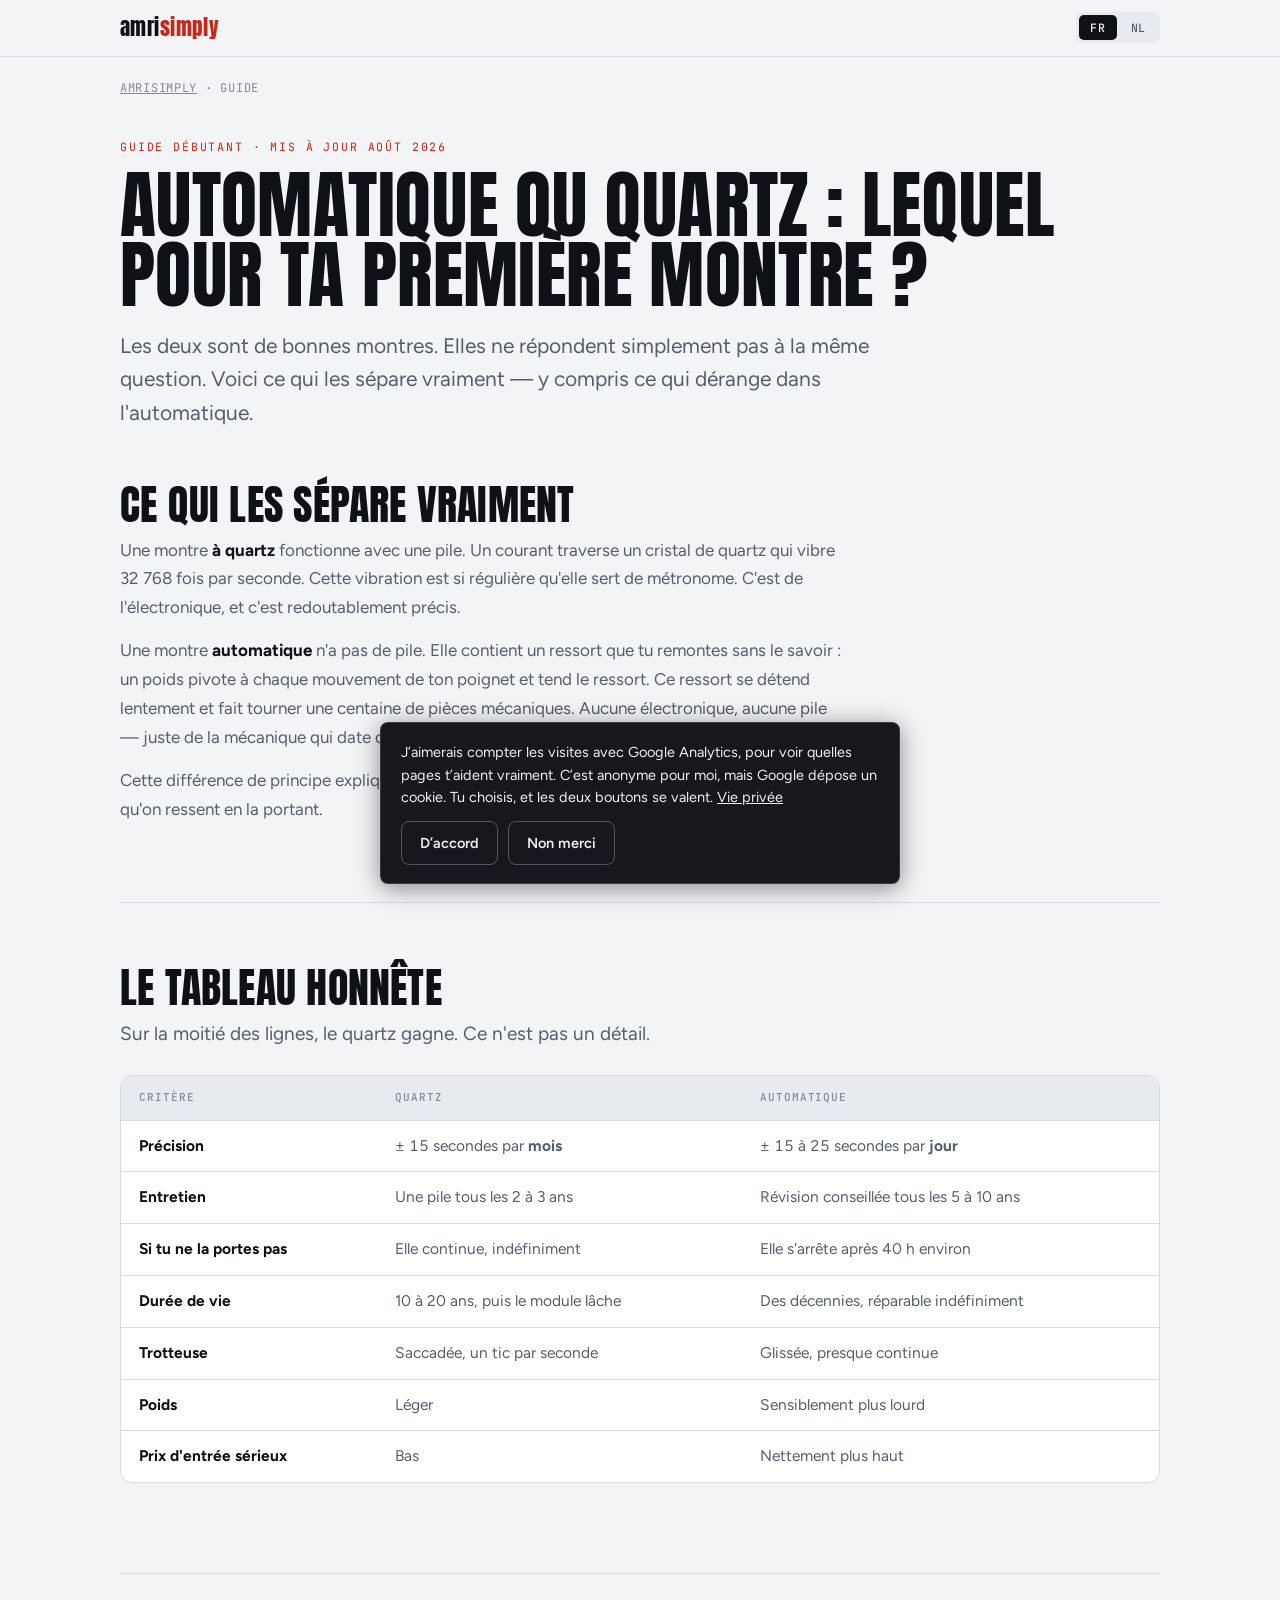
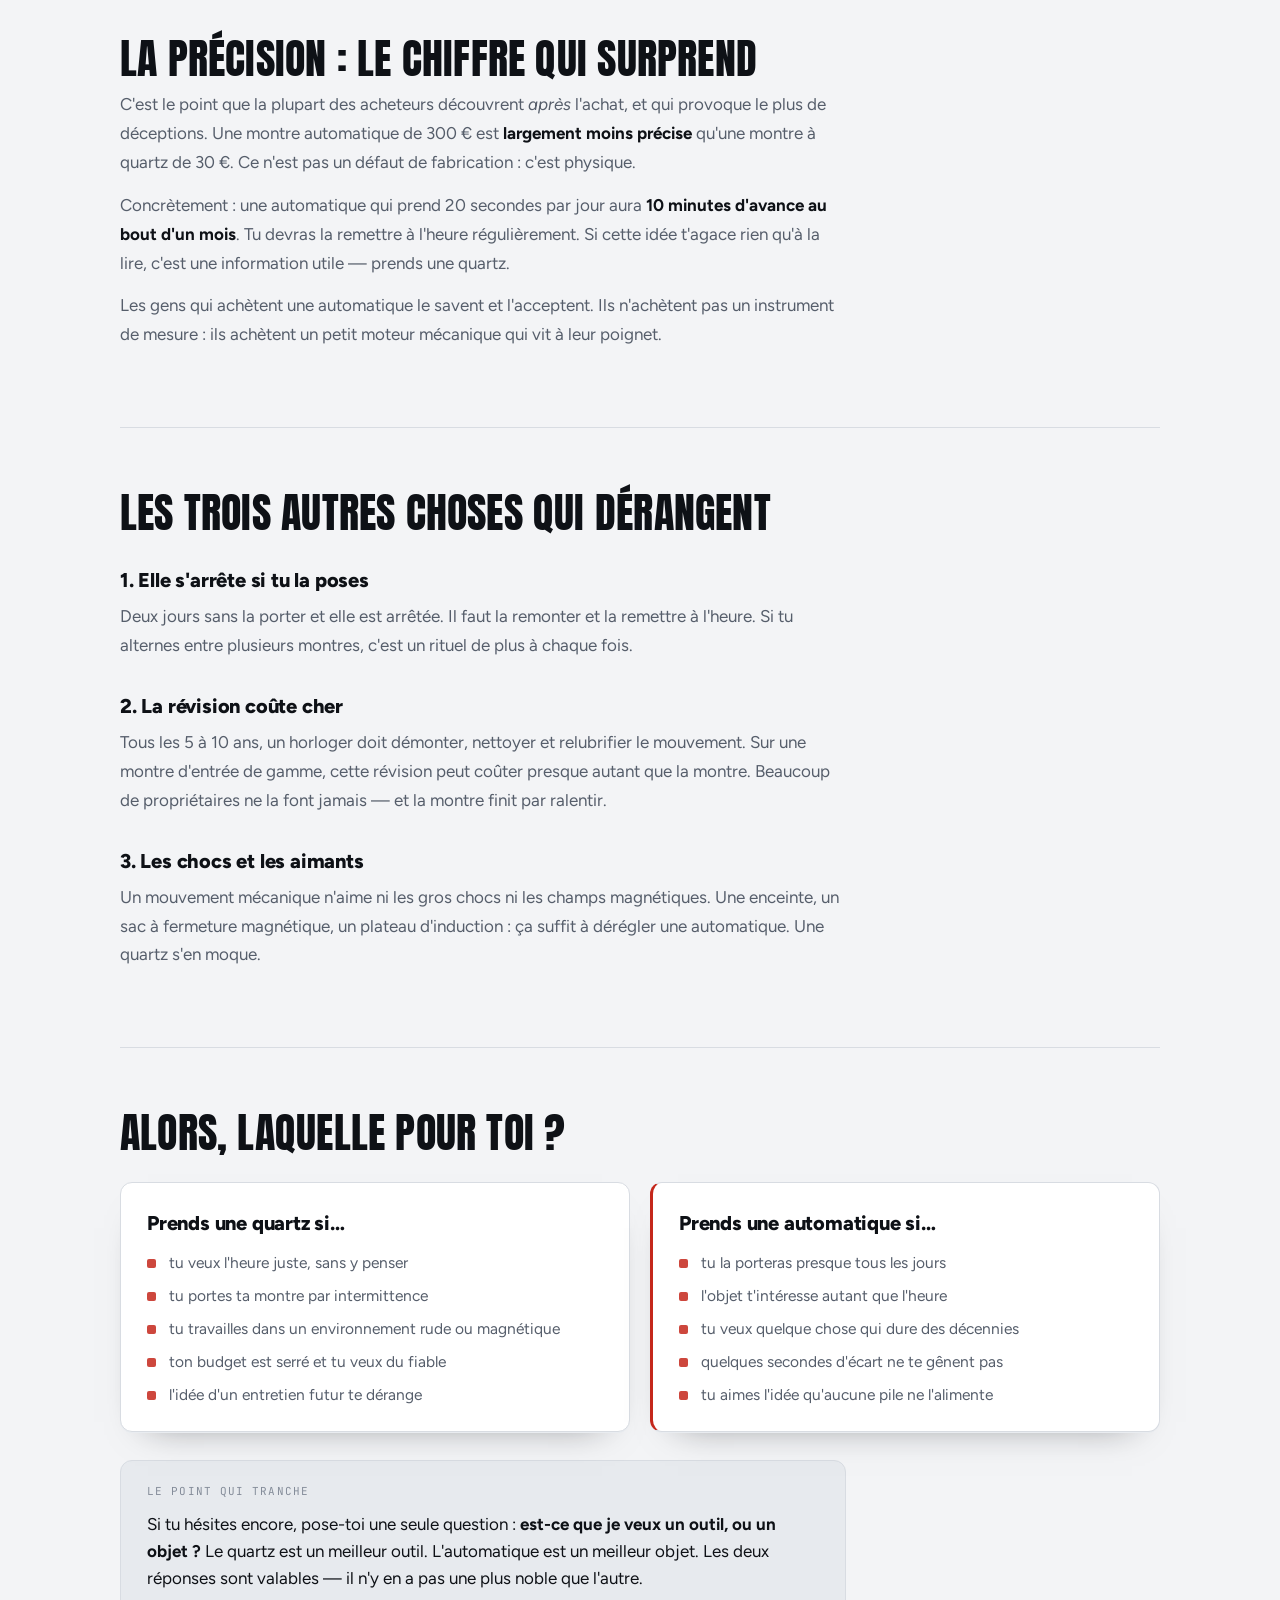
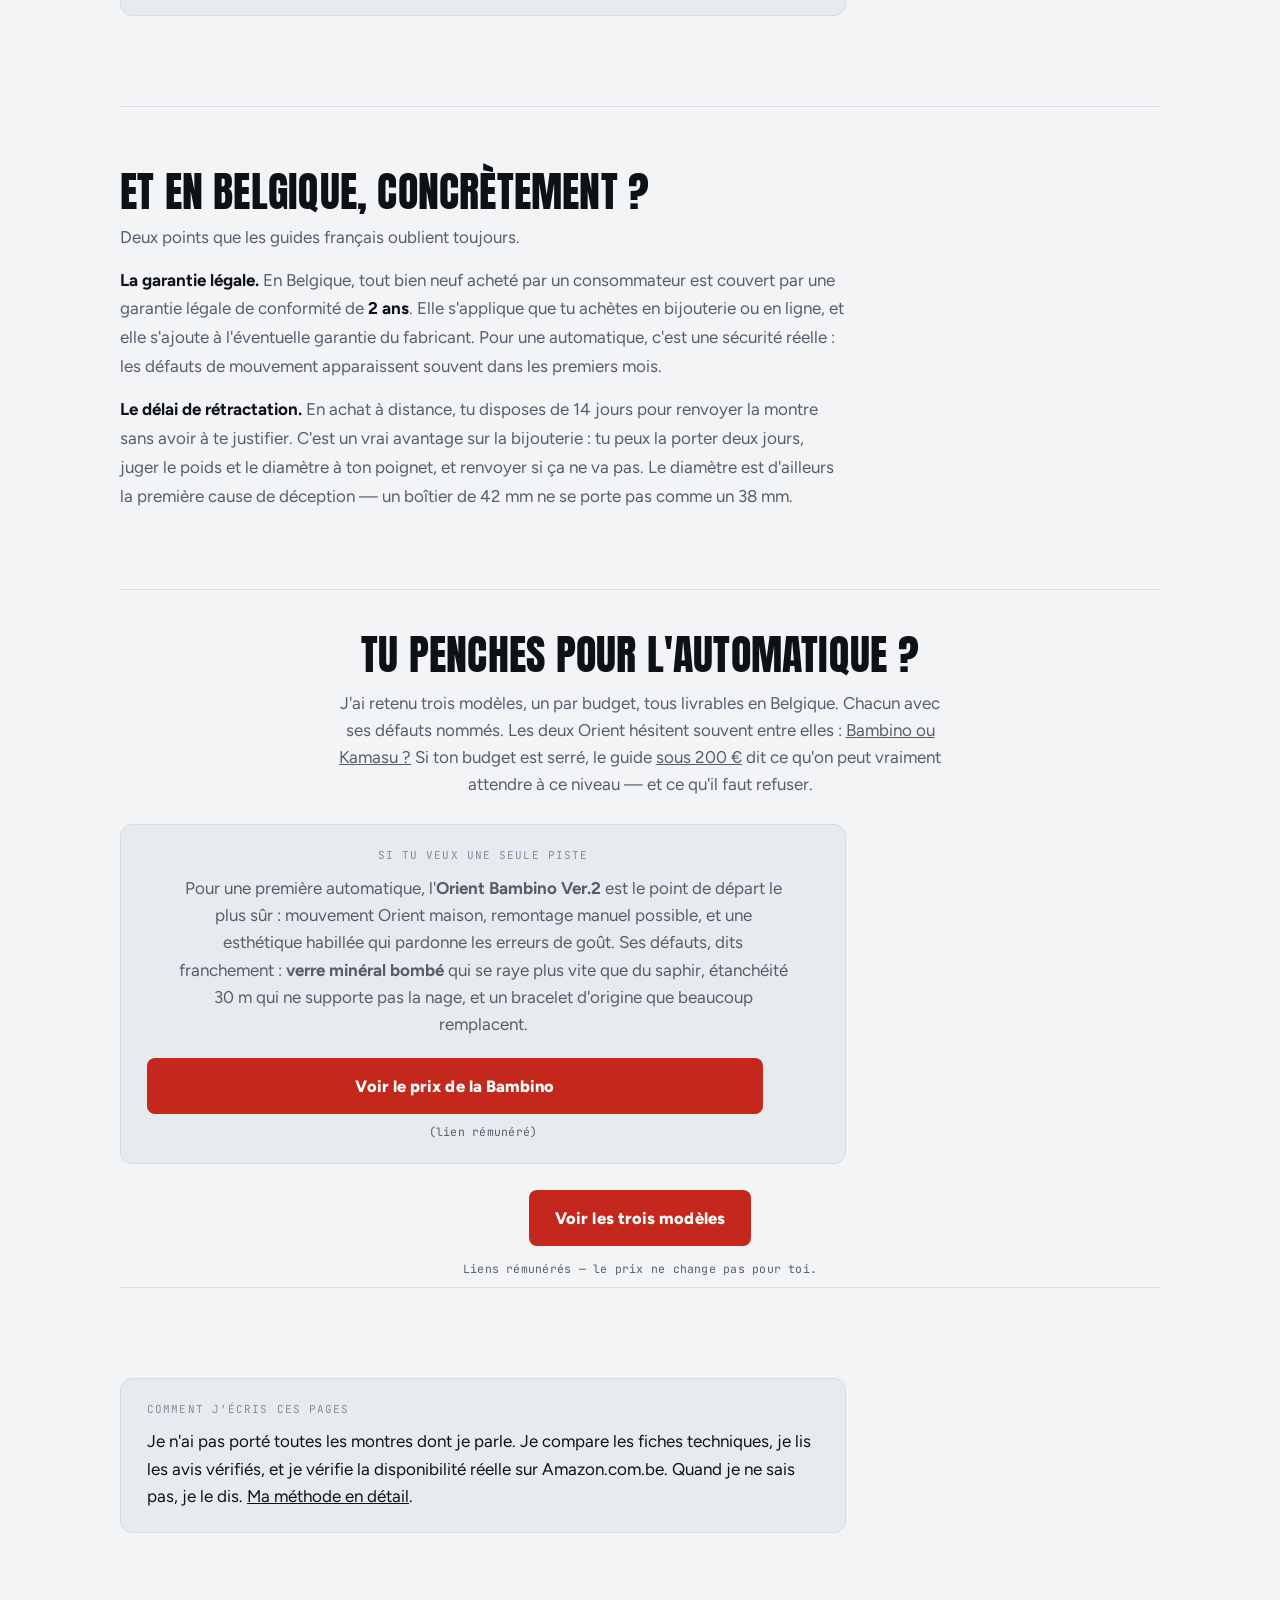
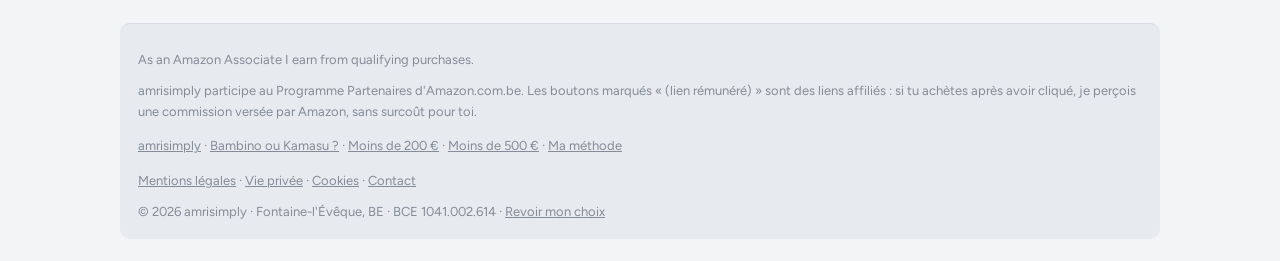
==== commit c4176812: "Pied de page : 4 liens legaux + numero BCE" ====
--- a/automatique-ou-quartz/index.html
+++ b/automatique-ou-quartz/index.html
@@ -307,7 +307,13 @@
     <a href="/montre-automatique-moins-500-euros/"><span class="lg-fr">Moins de 500 €</span><span class="lg-nl">Onder 500 €</span></a> ·
     <a href="/methode/"><span class="lg-fr">Ma méthode</span><span class="lg-nl">Mijn methode</span></a>
   </p>
-  <p class="fine">© 2026 amrisimply · Fontaine-l'Évêque, BE · <a href="#" data-cookies>Cookies</a></p>
+    <p class="fine" style="margin-top:14px">
+    <a href="/mentions-legales/"><span class="lg-fr">Mentions légales</span><span class="lg-nl">Juridische info</span></a> ·
+    <a href="/vie-privee/"><span class="lg-fr">Vie privée</span><span class="lg-nl">Privacy</span></a> ·
+    <a href="/cookies/">Cookies</a> ·
+    <a href="/contact/">Contact</a>
+  </p>
+  <p class="fine">© 2026 amrisimply · Fontaine-l'Évêque, BE · BCE 1041.002.614 · <a href="#" data-cookies><span class="lg-fr">Revoir mon choix</span><span class="lg-nl">Mijn keuze herzien</span></a></p>
 </footer>
 
 </div>
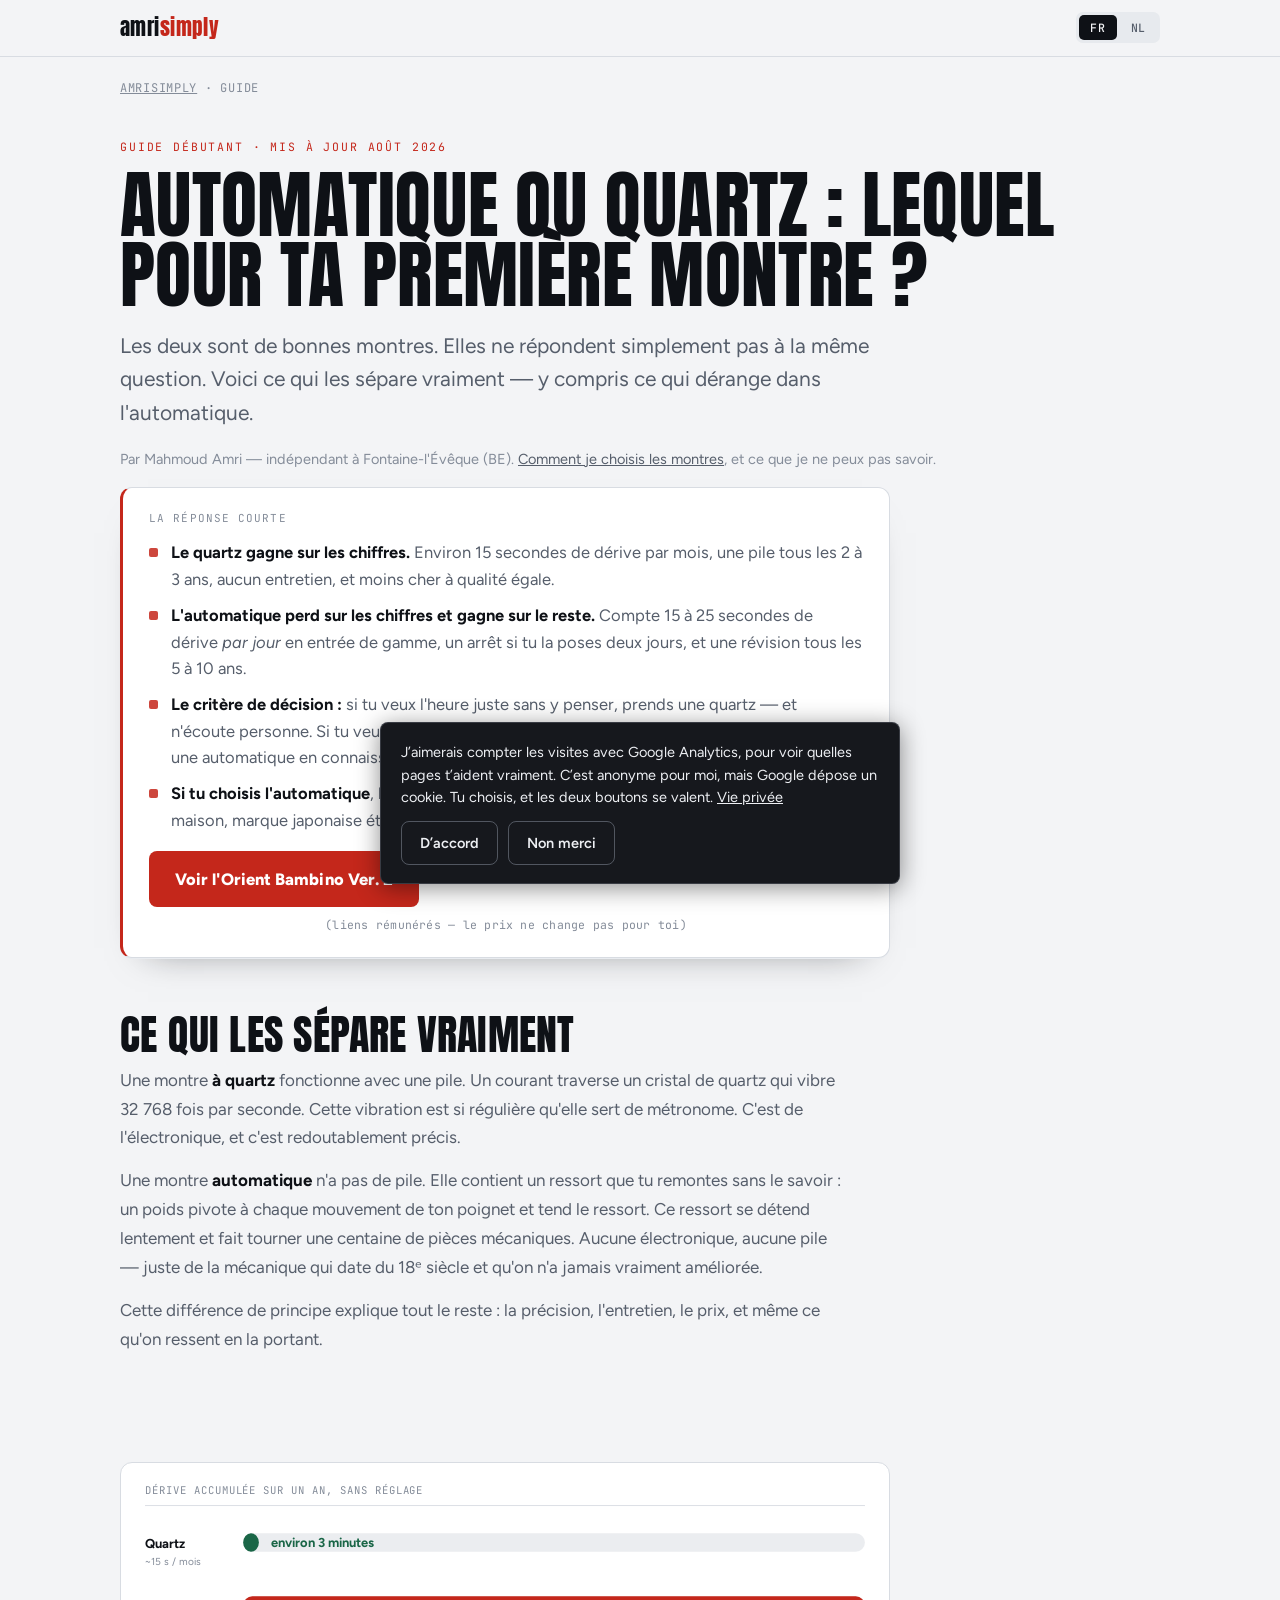
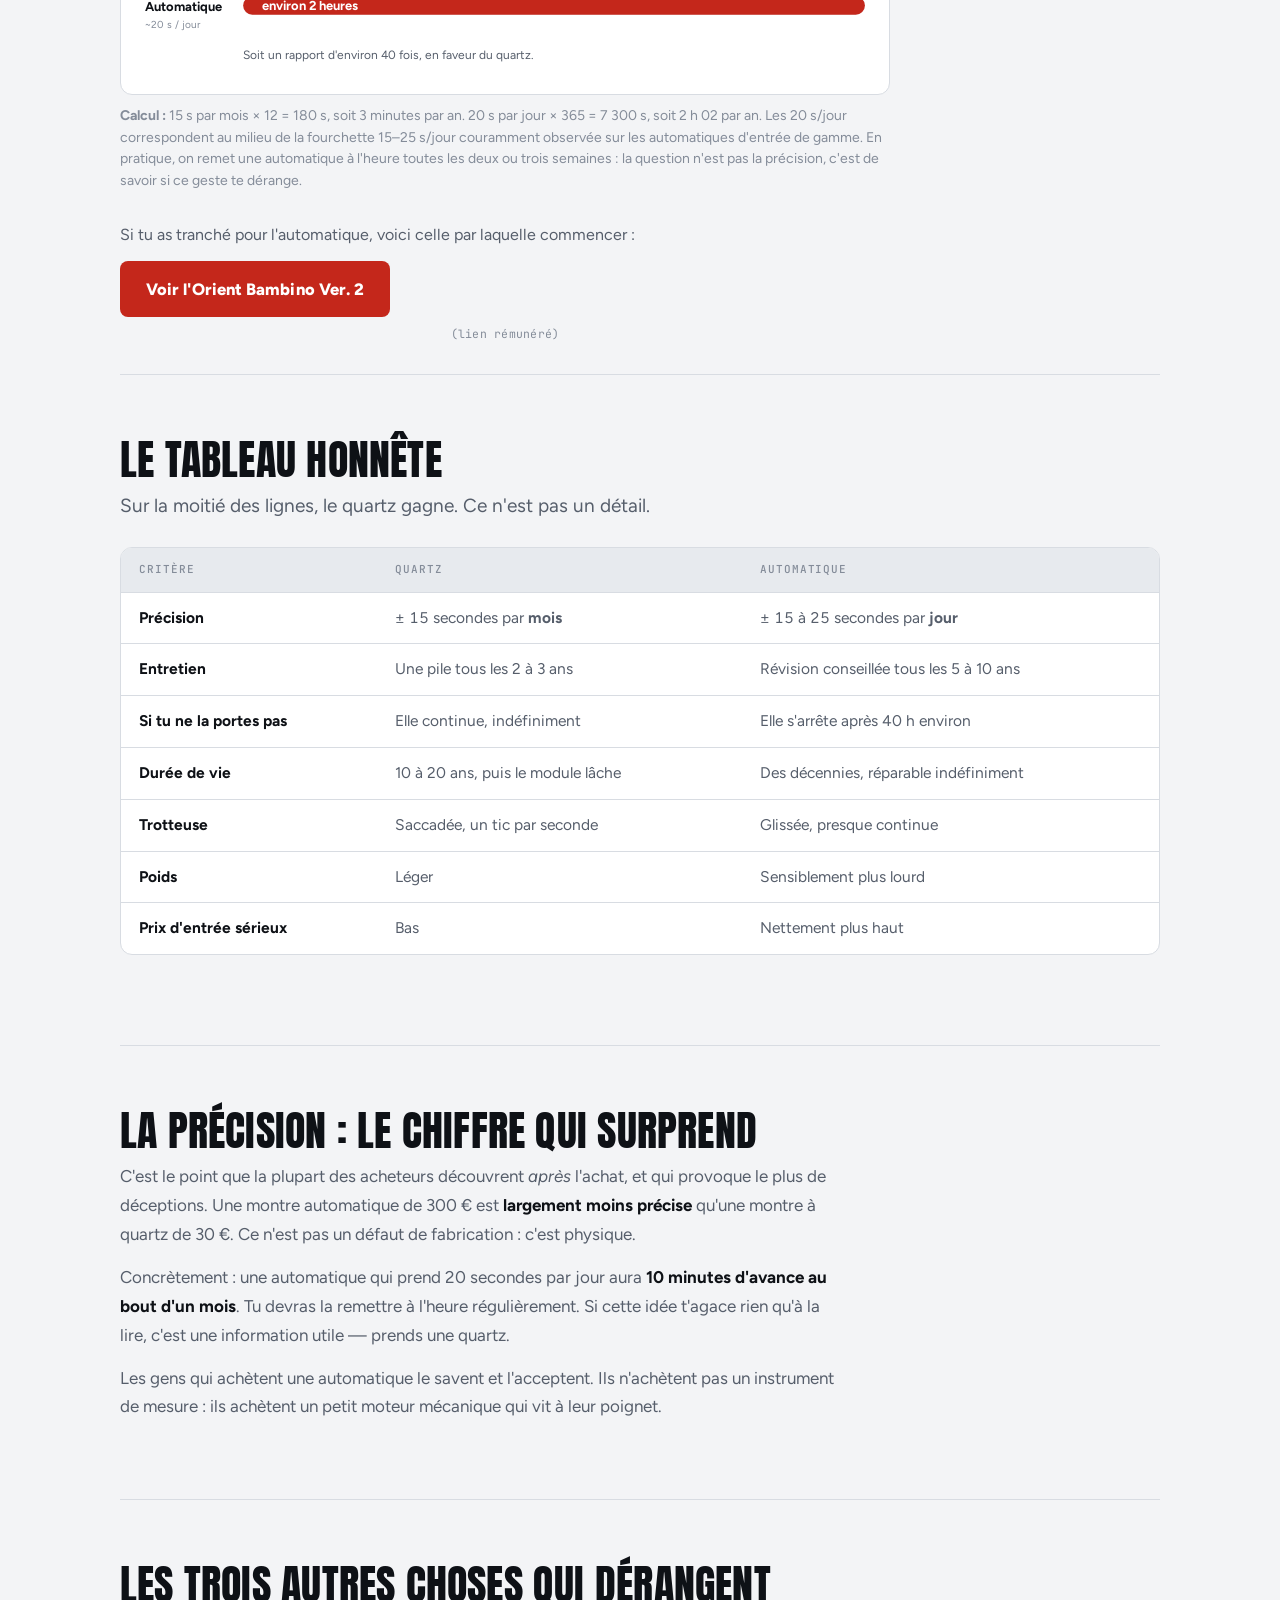
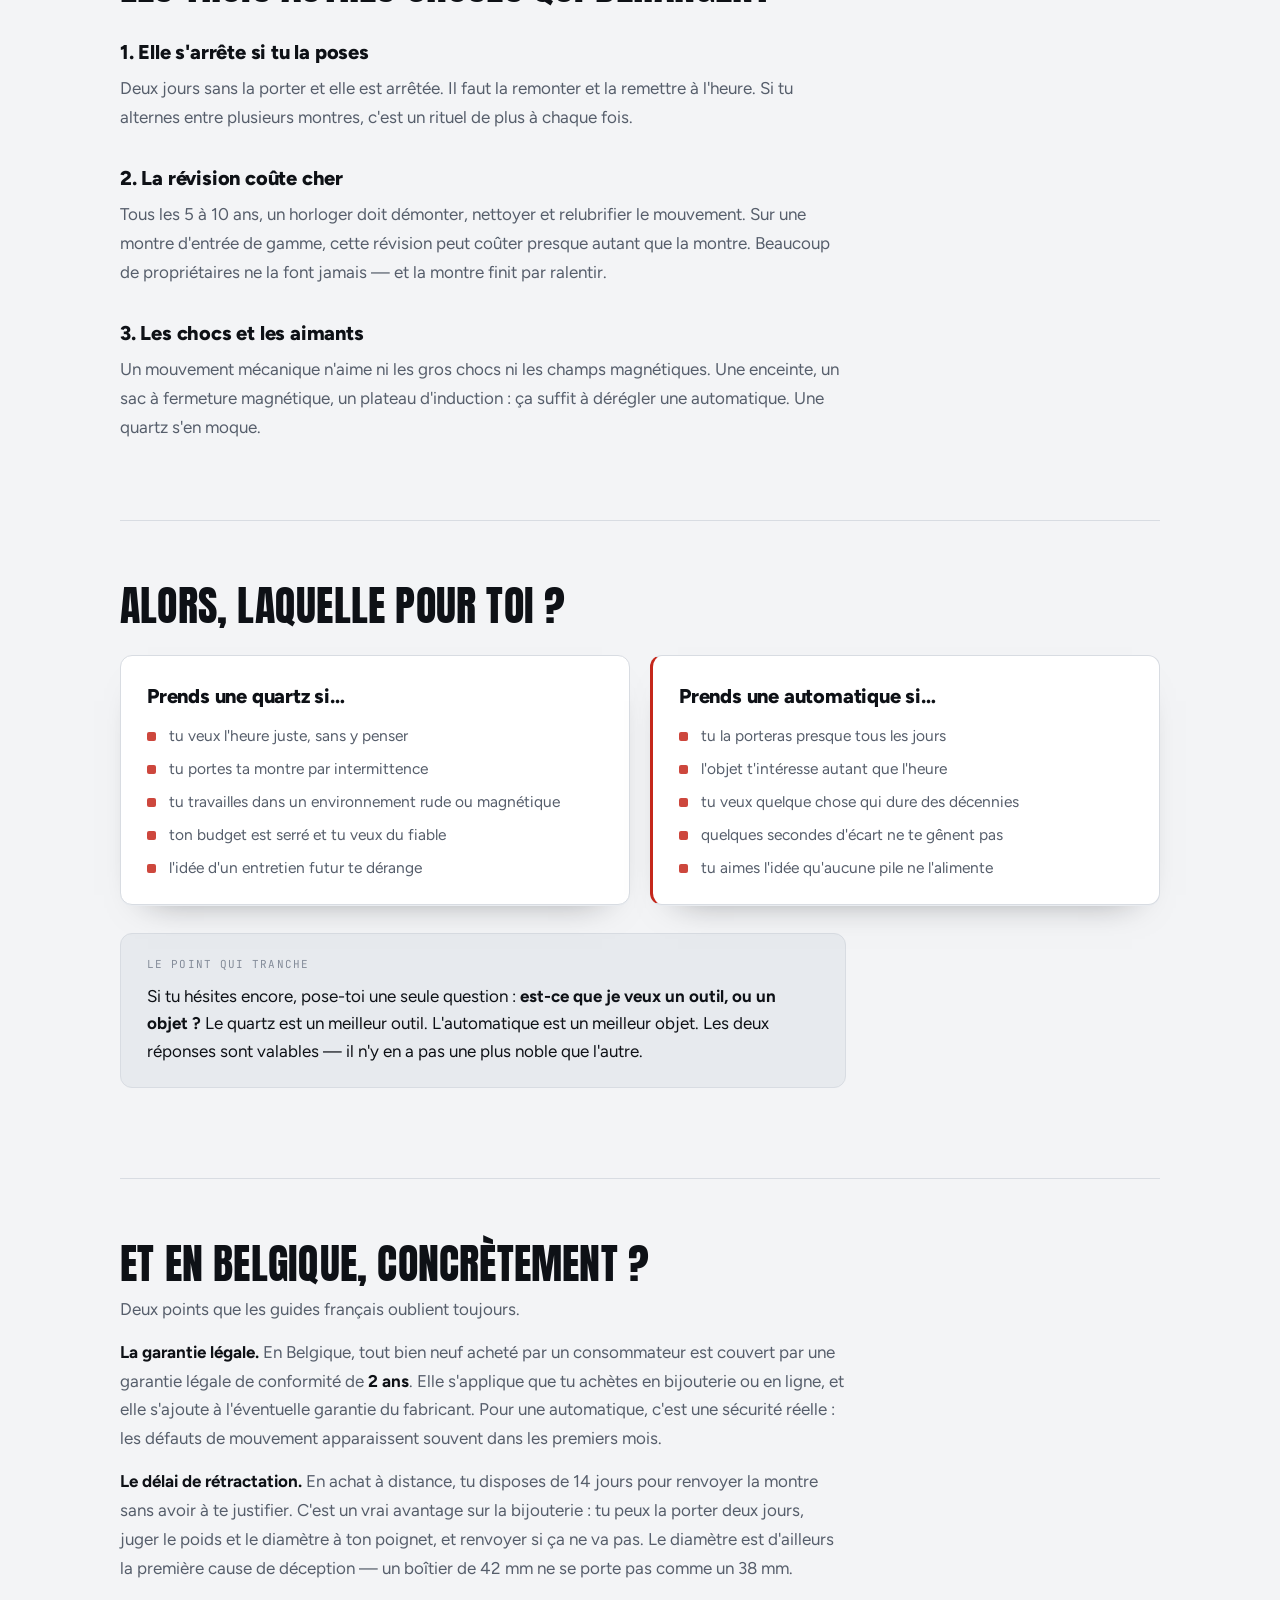
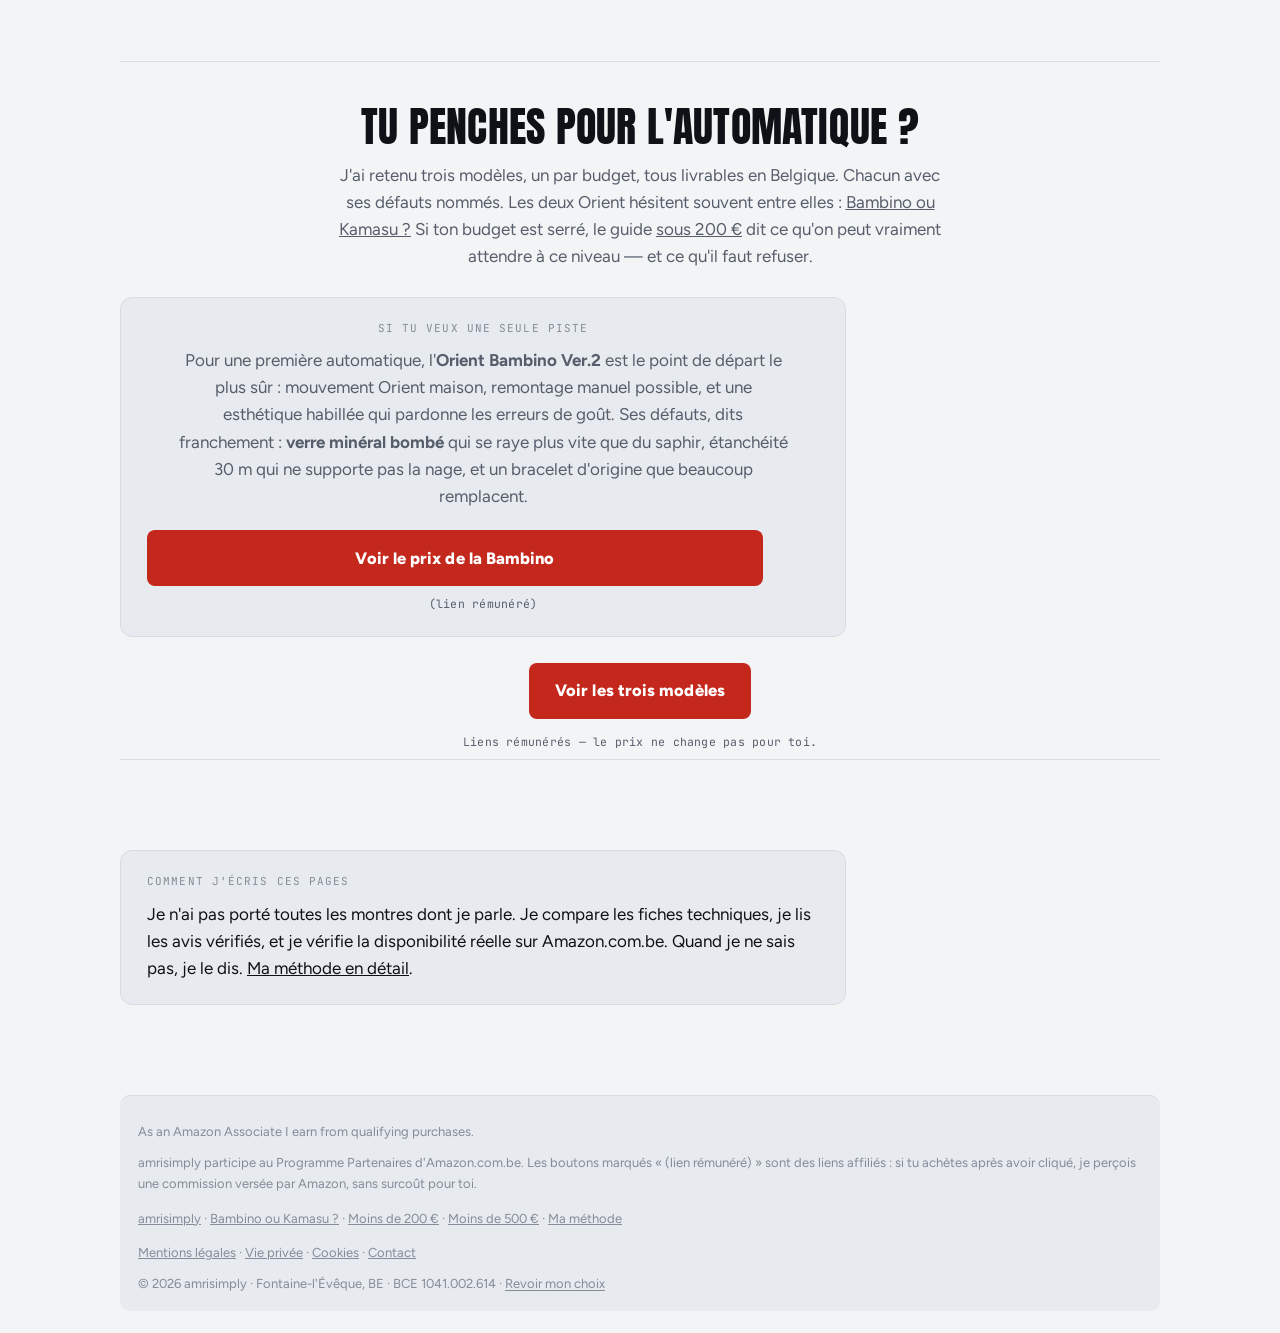
==== commit 64fee906: "En bref + figure derive + signature auteur" ====
--- a/automatique-ou-quartz/index.html
+++ b/automatique-ou-quartz/index.html
@@ -60,6 +60,27 @@
 .endcta{text-align:center;padding:44px 0 8px}
 .endcta h2{margin-bottom:14px}
 .endcta p{max-width:56ch;margin-left:auto;margin-right:auto;color:var(--ink-2)}
+
+/* --- encadre En bref (ajoute 2026-08-29) --- */
+.enbref{background:var(--surface);border:1px solid var(--rule);border-left:3px solid var(--red);border-radius:12px;padding:22px 26px;margin:6px 0 30px;max-width:70ch;box-shadow:var(--shadow)}
+.enbref .k{font-family:"JetBrains Mono",ui-monospace,monospace;font-size:11px;letter-spacing:.1em;text-transform:uppercase;color:var(--ink-3);display:block;margin-bottom:12px}
+.enbref ul{list-style:none;margin:0 0 18px;padding:0}
+.enbref li{padding-left:22px;position:relative;margin-bottom:10px;color:var(--ink-2);font-size:16.5px;line-height:1.6}
+.enbref li:last-child{margin-bottom:0}
+.enbref li::before{content:"";position:absolute;left:0;top:9px;width:9px;height:9px;border-radius:2px;background:var(--red);opacity:.85}
+.enbref li strong{color:var(--ink);font-weight:700}
+.enbref .acts{display:flex;flex-wrap:wrap;gap:10px;margin-top:18px}
+.enbref .afflabel{margin-top:9px}
+
+/* --- figures + signature (ajoute 2026-08-29) --- */
+.byline{font-size:14.5px;color:var(--ink-3);margin:14px 0 0}
+.byline a{color:var(--ink-2)}
+figure.fig{margin:30px 0;max-width:70ch}
+figure.fig svg{display:block;width:100%;height:auto;background:var(--surface);border:1px solid var(--rule);border-radius:12px}
+figure.fig figcaption{font-size:14px;color:var(--ink-3);margin-top:10px;line-height:1.55}
+.fig-t{font-family:"JetBrains Mono",ui-monospace,monospace;font-size:11.5px;letter-spacing:.09em;text-transform:uppercase}
+.midcta{margin:30px 0;max-width:70ch}
+.midcta .afflabel{margin-top:8px}
 </style>
 </head>
 <body>
@@ -91,7 +112,24 @@
     <span class="lg-fr">Les deux sont de bonnes montres. Elles ne répondent simplement pas à la même question. Voici ce qui les sépare vraiment — y compris ce qui dérange dans l'automatique.</span>
     <span class="lg-nl">Beide zijn goede horloges. Ze beantwoorden alleen niet dezelfde vraag. Dit is wat hen écht scheidt — inclusief wat stoort aan een automaat.</span>
   </p>
+
+  <p class="byline"><span class="lg-fr">Par Mahmoud Amri &mdash; ind&eacute;pendant &agrave; Fontaine-l'&Eacute;v&ecirc;que (BE). <a href="/methode/">Comment je choisis les montres</a>, et ce que je ne peux pas savoir.</span><span class="lg-nl">Door Mahmoud Amri &mdash; zelfstandige in Fontaine-l'&Eacute;v&ecirc;que (BE). <a href="/methode/">Hoe ik horloges kies</a>, en wat ik niet kan weten.</span></p>
 </header>
+
+<div class="enbref">
+  <span class="k"><span class="lg-fr">La r&eacute;ponse courte</span><span class="lg-nl">Het korte antwoord</span></span>
+  <ul>
+    <li><span class="lg-fr"><strong>Le quartz gagne sur les chiffres.</strong> Environ 15&nbsp;secondes de d&eacute;rive par mois, une pile tous les 2 &agrave; 3&nbsp;ans, aucun entretien, et moins cher &agrave; qualit&eacute; &eacute;gale.</span><span class="lg-nl"><strong>Quarts wint op de cijfers.</strong> Ongeveer 15&nbsp;seconden afwijking per maand, een batterij om de 2 &agrave; 3&nbsp;jaar, geen onderhoud, en goedkoper bij gelijke kwaliteit.</span></li>
+    <li><span class="lg-fr"><strong>L'automatique perd sur les chiffres et gagne sur le reste.</strong> Compte 15 &agrave; 25&nbsp;secondes de d&eacute;rive <em>par jour</em> en entr&eacute;e de gamme, un arr&ecirc;t si tu la poses deux jours, et une r&eacute;vision tous les 5 &agrave; 10&nbsp;ans.</span><span class="lg-nl"><strong>Automatisch verliest op de cijfers en wint op de rest.</strong> Reken op 15 tot 25&nbsp;seconden afwijking <em>per dag</em> bij instapmodellen, stilstand als je hem twee dagen weglegt, en een revisie om de 5 &agrave; 10&nbsp;jaar.</span></li>
+    <li><span class="lg-fr"><strong>Le crit&egrave;re de d&eacute;cision&nbsp;:</strong> si tu veux l'heure juste sans y penser, prends une quartz &mdash; et n'&eacute;coute personne. Si tu veux un objet m&eacute;canique qui vit &agrave; ton poignet et se transmet, prends une automatique en connaissant ses d&eacute;fauts.</span><span class="lg-nl"><strong>Het beslissingscriterium:</strong> wil je de juiste tijd zonder eraan te denken, neem dan quarts &mdash; en luister naar niemand. Wil je een mechanisch object dat leeft aan je pols, neem dan automatisch, met kennis van de gebreken.</span></li>
+    <li><span class="lg-fr"><strong>Si tu choisis l'automatique</strong>, la premi&egrave;re la plus s&ucirc;re reste l'Orient Bambino Ver.&nbsp;2&nbsp;: mouvement maison, marque japonaise &eacute;tablie, et un prix qui ne punit pas l'erreur.</span><span class="lg-nl"><strong>Kies je automatisch</strong>, dan blijft de veiligste eerste de Orient Bambino Ver.&nbsp;2: eigen uurwerk, gevestigd Japans merk, en een prijs die een vergissing niet afstraft.</span></li>
+  </ul>
+  <div class="acts">
+    <a class="btn" href="https://www.amazon.com.be/dp/B01N45HWRM?tag=amrisimply49-21" rel="sponsored nofollow noopener" target="_blank"><span class="lg-fr">Voir l'Orient Bambino Ver. 2</span><span class="lg-nl">Bekijk de Orient Bambino Ver. 2</span></a>
+  </div>
+  <p class="afflabel"><span class="lg-fr">(liens r&eacute;mun&eacute;r&eacute;s &mdash; le prix ne change pas pour toi)</span><span class="lg-nl">(betaalde links &mdash; de prijs verandert niet voor jou)</span></p>
+</div>
+
 
 <section class="sec" style="border-top:none;padding-top:26px">
   <div class="prose">
@@ -110,6 +148,18 @@
     </p>
   </div>
 </section>
+<figure class="fig">
+<svg viewBox="0 0 830 250" role="img" xmlns="http://www.w3.org/2000/svg" aria-label="Derive accumulee sur un an : quartz environ 3 minutes, automatique environ 2 heures">
+<text x="26" y="34" class="fig-t" fill="var(--ink-3)" letter-spacing="1.2"><tspan class="lg-fr">D&#201;RIVE ACCUMUL&#201;E SUR UN AN, SANS R&#201;GLAGE</tspan><tspan class="lg-nl">AFWIJKING OPGEBOUWD OVER EEN JAAR, ZONDER BIJSTELLEN</tspan></text><line x1="26" y1="46" x2="804" y2="46" stroke="var(--rule)"/><text x="26" y="92" font-size="14" fill="var(--ink)" font-weight="700">Quartz</text><text x="26" y="110" font-size="11" fill="var(--ink-3)">~15 s / <tspan class="lg-fr">mois</tspan><tspan class="lg-nl">maand</tspan></text><rect x="132" y="76" width="672" height="20" rx="10" fill="var(--rule)" opacity=".5"/><rect x="132" y="76" width="17" height="20" rx="10" fill="var(--ok)"/><text x="162" y="91" font-size="14" fill="var(--ok)" font-weight="700"><tspan class="lg-fr">environ 3 minutes</tspan><tspan class="lg-nl">ongeveer 3 minuten</tspan></text><text x="26" y="160" font-size="14" fill="var(--ink)" font-weight="700"><tspan class="lg-fr">Automatique</tspan><tspan class="lg-nl">Automatisch</tspan></text><text x="26" y="178" font-size="11" fill="var(--ink-3)">~20 s / <tspan class="lg-fr">jour</tspan><tspan class="lg-nl">dag</tspan></text><rect x="132" y="144" width="672" height="20" rx="10" fill="var(--rule)" opacity=".5"/><rect x="132" y="144" width="672" height="20" rx="10" fill="var(--red)"/><text x="152" y="159" font-size="14" fill="var(--on-red)" font-weight="700"><tspan class="lg-fr">environ 2 heures</tspan><tspan class="lg-nl">ongeveer 2 uur</tspan></text><text x="132" y="212" font-size="13" fill="var(--ink-2)"><tspan class="lg-fr">Soit un rapport d'environ 40 fois, en faveur du quartz.</tspan><tspan class="lg-nl">Een verhouding van ongeveer 40 keer, in het voordeel van quarts.</tspan></text></svg>
+<figcaption><span class="lg-fr"><strong>Calcul&nbsp;:</strong> 15&nbsp;s par mois &times;&nbsp;12 = 180&nbsp;s, soit 3&nbsp;minutes par an. 20&nbsp;s par jour &times;&nbsp;365 = 7&nbsp;300&nbsp;s, soit 2&nbsp;h&nbsp;02 par an. Les 20&nbsp;s/jour correspondent au milieu de la fourchette 15&ndash;25&nbsp;s/jour couramment observ&eacute;e sur les automatiques d'entr&eacute;e de gamme. En pratique, on remet une automatique &agrave; l'heure toutes les deux ou trois semaines&nbsp;: la question n'est pas la pr&eacute;cision, c'est de savoir si ce geste te d&eacute;range.</span><span class="lg-nl"><strong>Berekening:</strong> 15&nbsp;s per maand &times;&nbsp;12 = 180&nbsp;s, oftewel 3&nbsp;minuten per jaar. 20&nbsp;s per dag &times;&nbsp;365 = 7&nbsp;300&nbsp;s, oftewel 2&nbsp;u&nbsp;02 per jaar. De 20&nbsp;s/dag is het midden van de gangbare vork van 15&ndash;25&nbsp;s/dag bij instapautomaten. In de praktijk zet je een automaat om de twee of drie weken gelijk: de vraag is niet de precisie, maar of dat gebaar je stoort.</span></figcaption>
+</figure>
+
+<div class="midcta">
+<p style="font-size:16px;color:var(--ink-2);margin-bottom:14px"><span class="lg-fr">Si tu as tranch&eacute; pour l'automatique, voici celle par laquelle commencer&nbsp;:</span><span class="lg-nl">Heb je voor automatisch gekozen, dan is dit het model om mee te beginnen:</span></p>
+<a class="btn" href="https://www.amazon.com.be/dp/B01N45HWRM?tag=amrisimply49-21" rel="sponsored nofollow noopener" target="_blank"><span class="lg-fr">Voir l'Orient Bambino Ver. 2</span><span class="lg-nl">Bekijk de Orient Bambino Ver. 2</span></a>
+<p class="afflabel"><span class="lg-fr">(lien r&eacute;mun&eacute;r&eacute;)</span><span class="lg-nl">(betaalde link)</span></p>
+</div>
+
 
 <section class="sec">
   <h2><span class="lg-fr">Le tableau honnête</span><span class="lg-nl">De eerlijke tabel</span></h2>
@@ -313,7 +363,7 @@
     <a href="/cookies/">Cookies</a> ·
     <a href="/contact/">Contact</a>
   </p>
-  <p class="fine">© 2026 amrisimply · Fontaine-l'Évêque, BE · BCE 1041.002.614 · <a href="#" data-cookies><span class="lg-fr">Revoir mon choix</span><span class="lg-nl">Mijn keuze herzien</span></a></p>
+  <p class="fine">© 2026 amrisimply · Fontaine-l'Évêque, BE · BCE 1041.002.614 · <button type="button" class="linklike" data-cookies><span class="lg-fr">Revoir mon choix</span><span class="lg-nl">Mijn keuze herzien</span></button></p>
 </footer>
 
 </div>
--- a/assets/site.css
+++ b/assets/site.css
@@ -227,4 +227,8 @@
   .btn{width:100%}
   .sec{padding:48px 0}
 }
-@media (prefers-reduced-motion:reduce){*{animation:none!important;transition:none!important}}+@media (prefers-reduced-motion:reduce){*{animation:none!important;transition:none!important}}
+/* bouton qui se lit comme un lien (rouvrir le choix cookies) — 2026-08-29 */
+.linklike{background:none;border:0;padding:0;font:inherit;color:inherit;text-decoration:underline;text-underline-offset:2px;cursor:pointer}
+.linklike:hover{color:var(--ink-2)}
+.linklike:focus-visible{outline:2px solid var(--red);outline-offset:3px;border-radius:3px}
